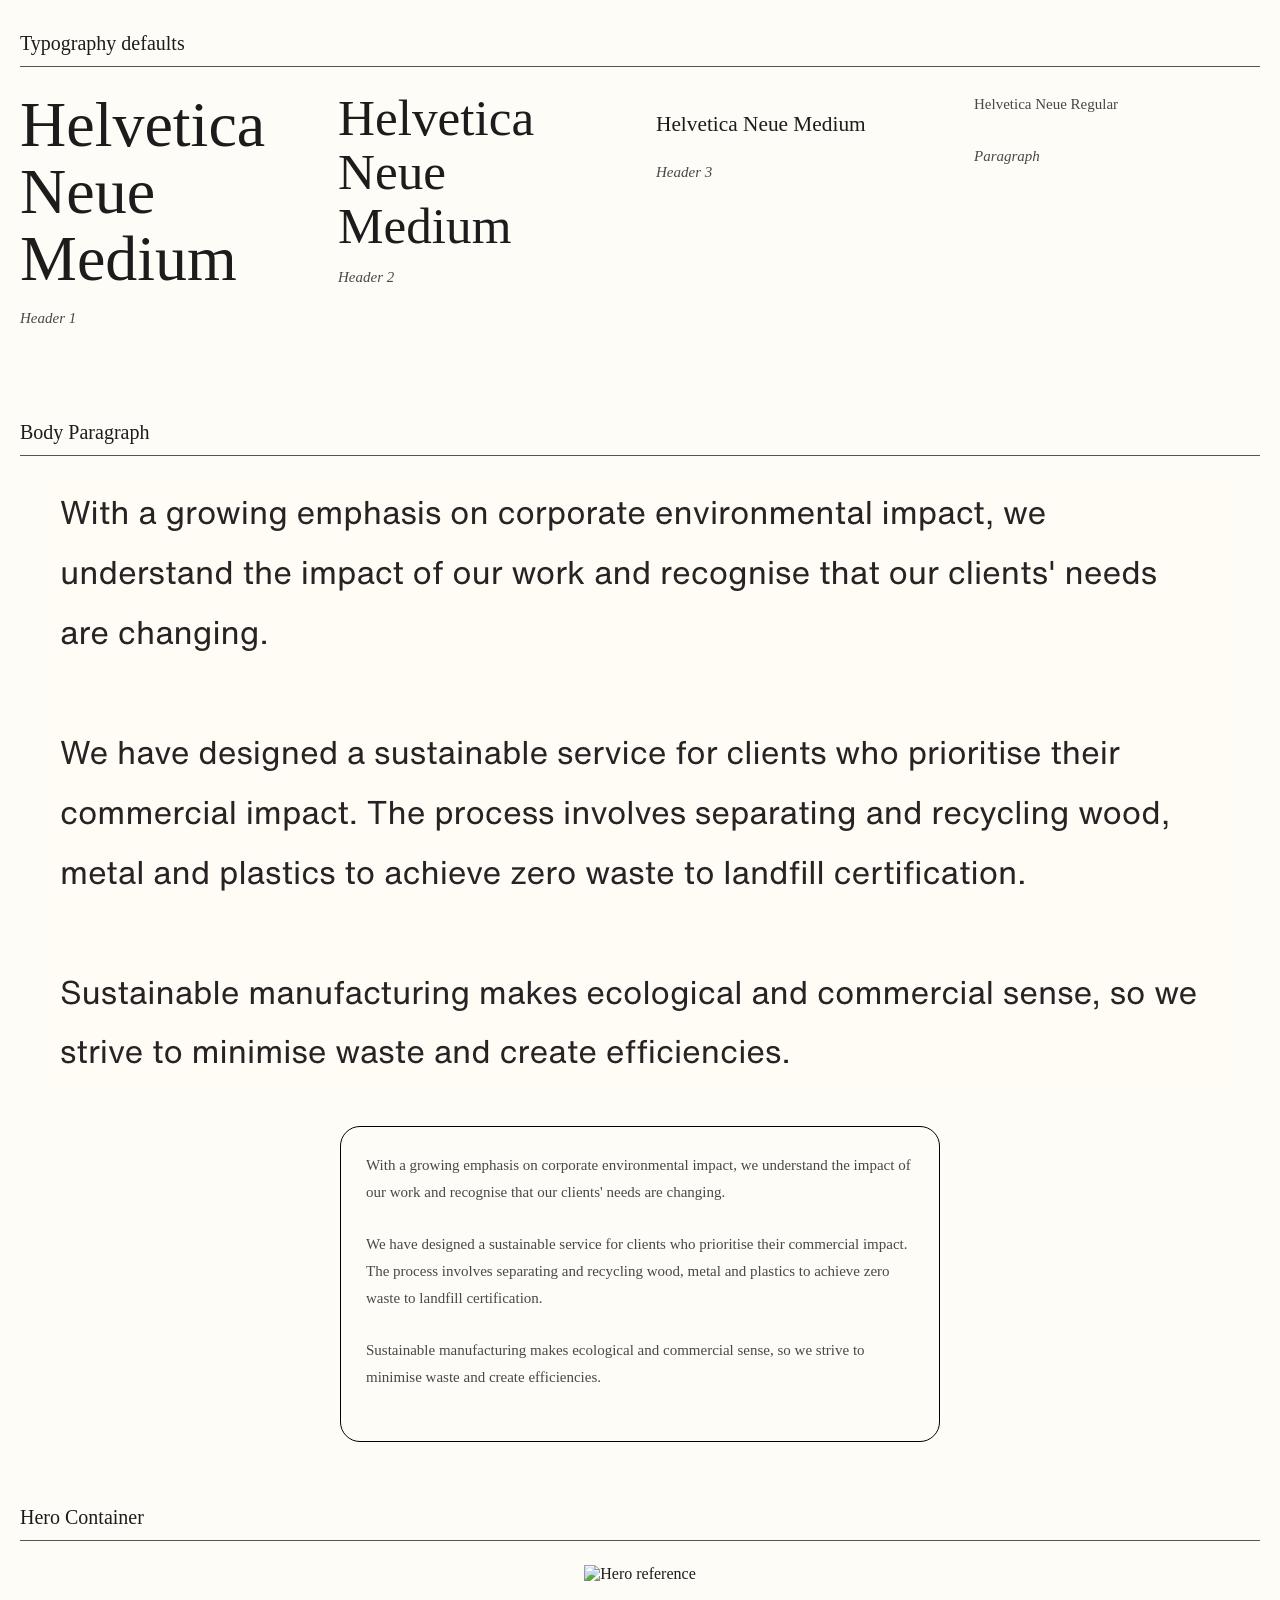
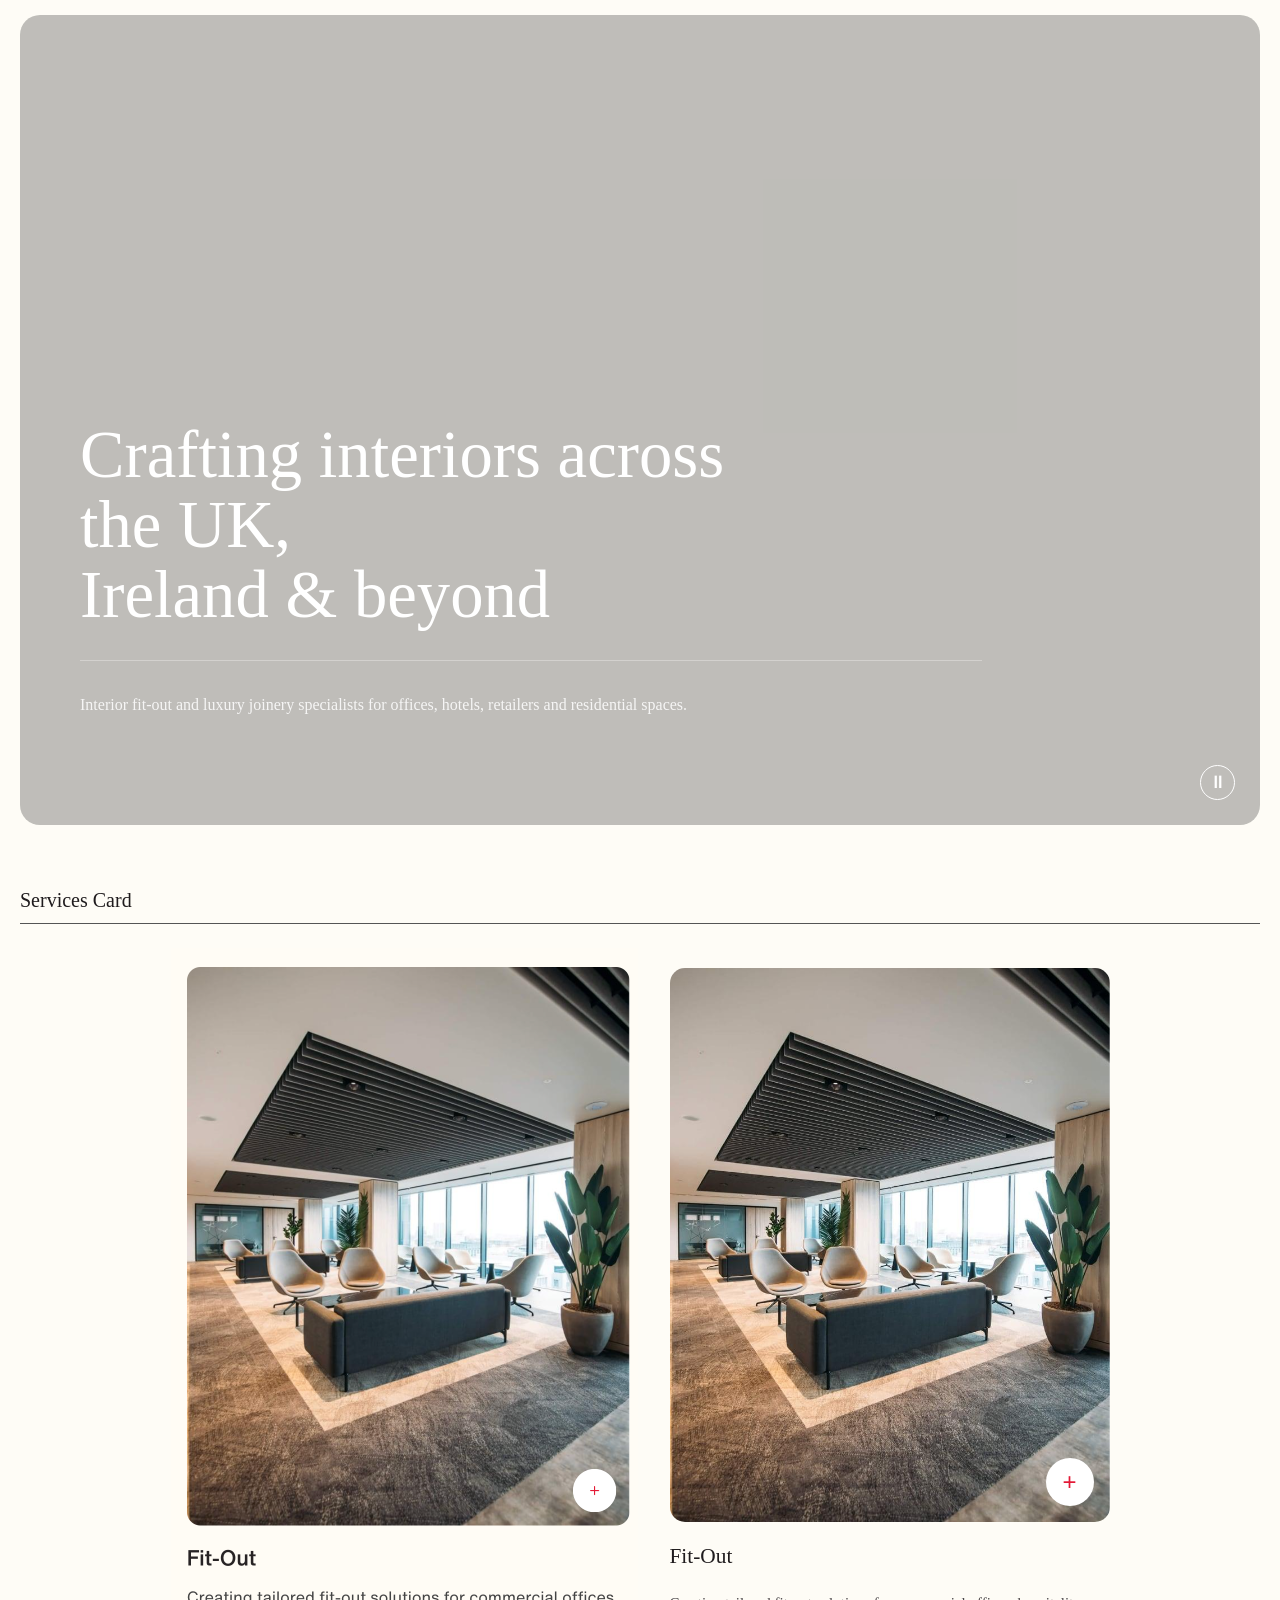
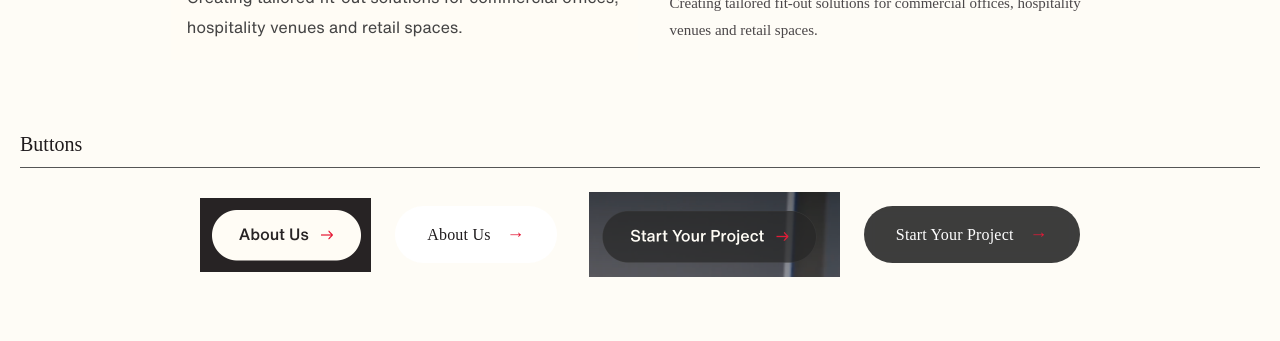
==== components/index.html @ 1193bd0f "components update" ====
<!DOCTYPE html>
<html lang="en">
<head>
  <meta charset="UTF-8" />
  <meta name="viewport" content="width=device-width, initial-scale=1.0" />
  <meta http-equiv="X-UA-Compatible" content="ie=edge" />
  <title>Components | Somerville</title>
  <link rel="stylesheet" href="../css/main.css" />
</head>
<body>

  <main class="page">

    <!-- Typography -->
    <section class="demo-section">
      <h3 class="section-title">Typography defaults</h3>
      <div class="divider"></div>

      <article class="component typography-component">
        <div class="type-grid">
          <div class="type-card">
            <h1>Helvetica Neue Medium</h1>
            <p><em>Header 1</em></p>
          </div>

          <div class="type-card">
            <h2>Helvetica Neue Medium</h2>
            <p><em>Header 2</em></p>
          </div>

          <div class="type-card">
            <h3>Helvetica Neue Medium</h3>
            <p><em>Header 3</em></p>
          </div>

          <div class="type-card">
            <p>Helvetica Neue Regular</p>
            <p><em>Paragraph</em></p>
          </div>
        </div>
      </article>
    </section>

    <!-- Body Paragraph -->
    <section class="demo-section">
      <h3 class="section-title">Body Paragraph</h3>
      <div class="divider"></div>

      <article class="component split-layout">
        <div class="reference-image">
          <img
            src="img/paragraph.png"
            srcset="img/paragraph.png 2x"
            alt="Paragraph copy example"
          />
        </div>

        <div class="paragraph-section">
          <p>
            With a growing emphasis on corporate environmental impact, we understand
            the impact of our work and recognise that our clients' needs are changing.
          </p>
          <p>
            We have designed a sustainable service for clients who prioritise their
            commercial impact. The process involves separating and recycling wood,
            metal and plastics to achieve zero waste to landfill certification.
          </p>
          <p>
            Sustainable manufacturing makes ecological and commercial sense, so we
            strive to minimise waste and create efficiencies.
          </p>
        </div>
      </article>
    </section>

    <!-- Hero -->
    <section class="demo-section">
      <h3 class="section-title">Hero Container</h3>
      <div class="divider"></div>

      <article class="component hero-component">
        <div class="reference-image">
          <img
            src="img/section_hero.png"
            srcset="img/section_hero.png"
            alt="Hero reference"
          />
        </div>

        <section class="hero">
         
         
           <video autoplay loop muted playsinline>
            <source
              src="https://somervilles.s3-assets.com/Somerville-Hero-Homepage.mp4"
              type="video/mp4"
            />
          </video>

          <div class="hero-overlay"></div>

          <button class="pause-btn" aria-label="pause video">&#x23F8;</button>

          <div class="hero-content">
            <h1>Crafting interiors across<br />the UK,<br /> Ireland &amp; beyond</h1>

         <div class="hero-divider"></div>

         <p>
            Interior fit-out and luxury joinery specialists for offices,
            hotels, retailers and residential spaces.
         </p>
         </div>

        </section>
        
      </article>

    </section>

    <!-- Services Card -->
    <section class="demo-section">
      <h3 class="section-title">Services Card</h3>
      <div class="divider"></div>

      <article class="component services-component">
        <div class="reference-image">
          <img
            src="img/services-card-section.png"
            srcset="img/services-card-section.png 2x"
            alt="Services card reference"
          />
        </div>

        <div class="services-card-section">
          <div class="services-card-image">
            <img
              src="../img/fit-out-service-block-img.jpg"
              alt="Fit-Out"
            />
            <button class="plus-btn" aria-label="Open project">+</button>
          </div>

          <div class="card-text">
            <h3>Fit-Out</h3>
            <p>
              Creating tailored fit-out solutions for commercial offices,
              hospitality venues and retail spaces.
            </p>
          </div>
        </div>
      </article>
    </section>

    <!-- Buttons -->
    <section class="demo-section">
      <h3 class="section-title">Buttons</h3>
      <div class="divider"></div>

      <article class="component buttons-component">
        <div class="button-demo">
          <div class="reference-image">
            <img
              src="img/rev-button.png"
              srcset="img/rev-button.png 2x"
              alt="Reverse button reference"
            />
          </div>

          <div class="button-group">
            <a href="#" class="btn btn-light">
              About Us <span class="arrow">→</span>
            </a>
          </div>
        </div>

        <div class="button-demo">
          <div class="reference-image">
            <img
              src="img/header_button.png"
              srcset="img/header_button.png 2x"
              alt="Header button reference"
            />
          </div>

          <div class="button-group">
            <a href="#" class="btn btn-dark">
              Start Your Project <span class="arrow">→</span>
            </a>
          </div>
        </div>
      </article>
    </section>

  </main>

</body>
</html>
---- css/main.css ----
:root {
  --font-sans: "Helvetica Neue";
  --bg: #fefcf6;
  --text: #1f1b1d;
  --muted: #4b4749;
  --divider: #555;
  --accent: #e31936;
  --dark: rgba(40, 40, 40, 0.9);
  --white: #ffffff;
  --radius-sm: 15px;
  --radius-md: 20px;
  --radius-pill: 999px;
}

*,
*::before,
*::after {
  box-sizing: border-box;
}

body {
  margin: 0;
  font-family: var(--font-sans);
  background-color: var(--bg);
  color: var(--text);
  font-style: normal;
  font-weight: 400;
}

img,
video {
  display: block;
  max-width: 200%;
}

.page {
  width: min(1400px, calc(100% - 40px));
  margin: 0 auto;
  padding: 32px 0 64px;
}

.demo-section + .demo-section {
  margin-top: 64px;
}

.section-title {
  font-size: 20px;
  line-height: 1.1;
  font-weight: 500;
  margin: 0 0 12px;
}

.divider {
  width: 100%;
  height: 1px;
  background: var(--divider);
  margin-bottom: 24px;
}

.component {
  display: flex;
  flex-wrap: wrap;
  gap: 32px;
  align-items: flex-start;
  justify-content: center;
}

.split-layout,
.buttons-component {
  align-items: center;
}

.reference-image img {
  width: 100%;
  max-width: px;
  height: auto;
}

/* Typography */

.type-grid {
  display: grid;
  grid-template-columns: repeat(4, minmax(180px, 1fr));
  gap: 32px;
  width: 100%;
}

.type-card h1,
.type-card h2,
.type-card .type-heading,
.paragraph-sample {
  margin: 0 0 12px;
  line-height: 1.05;
}

h1 {
  font-size: clamp(1.5rem, 5vw, 4rem);
  Font-weight: 450;
}

h2 {
  font-size: clamp(1.2rem, 4vw, 3.2rem);
  Font-weight: 500;
}

h3 {
  font-size: 16pt;
  font-weight:450;
}

.paragraph-sample {
  font-size: 14pt;
  font-weight: 200;
}

p {
  margin: 20;
  font-size: 10px;
}

/* Default text */

p {
  margin: 0 0 25px;
  font-size: 15px;
  line-height: 1.8;
  color: var(--muted);
}



/* Body paragraph */

.paragraph-section {
  max-width: 600px;
  padding: 25px;
  border: 1px solid #000;
  border-radius: var(--radius-md);
  background: var(--bg);
}

/* Hero */

.hero {
  position: relative; 
  height: 90vh;
  width: 100%;
  overflow: hidden;
  border-radius: 20px;
}


.hero video {
  position: absolute;
  inset: 0;
  width: 100%;
  height: 100%;
  object-fit: cover;
}

.hero-overlay {
  position: absolute;
  inset: 0;
  background: rgba(0, 0, 0, 0.25);
}

.hero-content {
  position: absolute;
  left: 60px;
  bottom: 80px;
  max-width: 1600px;
}

.hero-content h1 {
  margin: 0;
  color: white;
  font-size: 50pt;
  line-height: 1.05;
  font-weight: 500;
}

.hero-divider {
  width: 140%;
  height: 1px;
  background: rgba(255, 255, 255, 0.3);
  margin: 30px 0;
}

.hero-content p {
  color: rgba(255,255,255,0.85);
  font-size: 16px;
  line-height: 1.8;
  max-width: 1000px;
}

.pause-btn {
  position: absolute;
  right: 25px;
  bottom: 25px;
  width: 35px;
  height: 35px;
  border:.5px solid white;
  background-color: transparent;
  border-radius: 50%;
  color: white;
  font-size: 18px;
  line-height: 1;
  cursor: pointer;
}


/* Services card */

.services-card-section {
  max-width: 440px;
  margin-top:20px;
}

.services-card-image {
  position: relative;
  overflow: hidden;
  border-radius: var(--radius-sm);
}

.services-card-image img {
  width: 100%;
  height: auto;
  object-fit: cover;
  transition: transform 0.5s ease;
}



.services-card-image:hover img {
  transform: scale(1.08);
}

.plus-btn {
  position: absolute;
  right: 16px;
  bottom: 16px;
  width: 48px;
  height: 48px;
  border: none;
  border-radius: 50%;
  background: var(--white);
  color: var(--accent);
  font-size: 24px;
  line-height: 1;
  cursor: pointer;
  transition: transform 0.3s ease, background 0.3s ease, color 0.3s ease;
}

.plus-btn:hover {
  transform: scale(1.08);
  background: #000;
  color: var(--white);
}

.card-text {
  margin-top: 10px;
}

.card-text p {
  max-width: 420px;
}


/* Buttons */

.button-demo {
  display: flex;
  flex-wrap: wrap;
  gap: 24px;
  align-items: center;
}

.button-group {
  display: flex;
  align-items: center;
}

.btn {
  display: inline-flex;
  align-items: center;
  justify-content: space-between;
  gap: 16px;
  padding: 18px 32px;
  border-radius: var(--radius-pill);
  text-decoration: none;
  font-size: 16px;
  font-weight: 500;
  letter-spacing: 0.2px;
  transition: transform 0.3s ease, background 0.3s ease, color 0.3s ease;
}

.arrow {
  color: var(--accent);
  font-size: 18px;
  transition: transform 0.3s ease;
}

.btn-dark {
  background: var(--dark);
  color: var(--white);
  backdrop-filter: blur(6px);
}

.btn-light {
  background: var(--white);
  color: var(--text);
}

.btn:hover {
  transform: translateY(-2px);
}

.btn:hover .arrow {
  transform: translateX(6px);
}

.btn-dark:hover {
  background: rgba(30, 30, 30, 1);
}

.btn-light:hover {
  background: var(--dark);
  color: var(--bg);
}

/* Responsive */

@media (max-width: 900px) {
  .type-grid {
    grid-template-columns: repeat(2, minmax(180px, 1fr));
  }

  .hero {
    min-height: 420px;
  }

  .hero-text {
    left: 24px;
    bottom: 24px;
  }
}

@media (max-width: 600px) {
  .page {
    width: min(100% - 24px, 1200px);
    padding-top: 24px;
  }

  .type-grid {
    grid-template-columns: 1fr;
  }

  .component,
  .button-demo {
    gap: 20px;
  }

  .paragraph-section {
    padding: 20px;
  }

  .hero {
    min-height: 290px;
  }

  .hero-text {
    left: 20px;
    bottom: 20px;
  }

  .btn {
    padding: 16px 24px;
  }
}
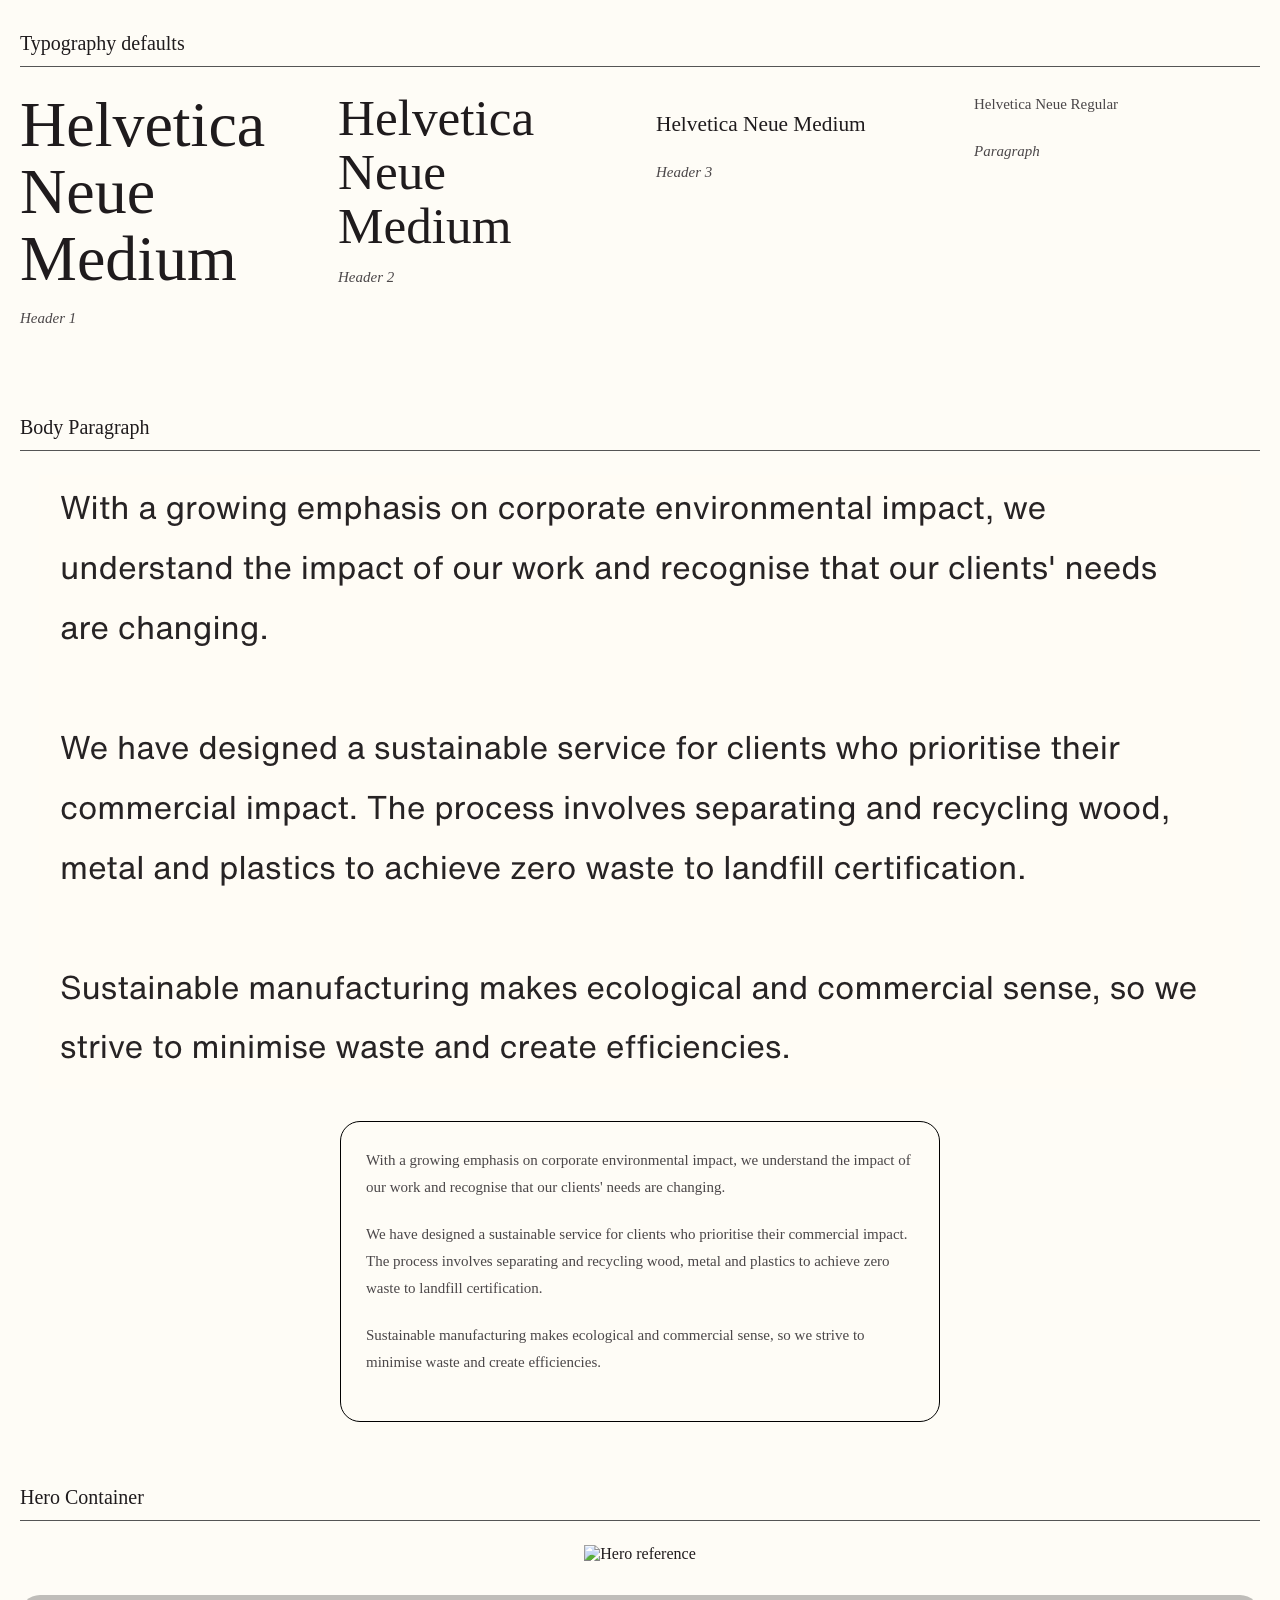
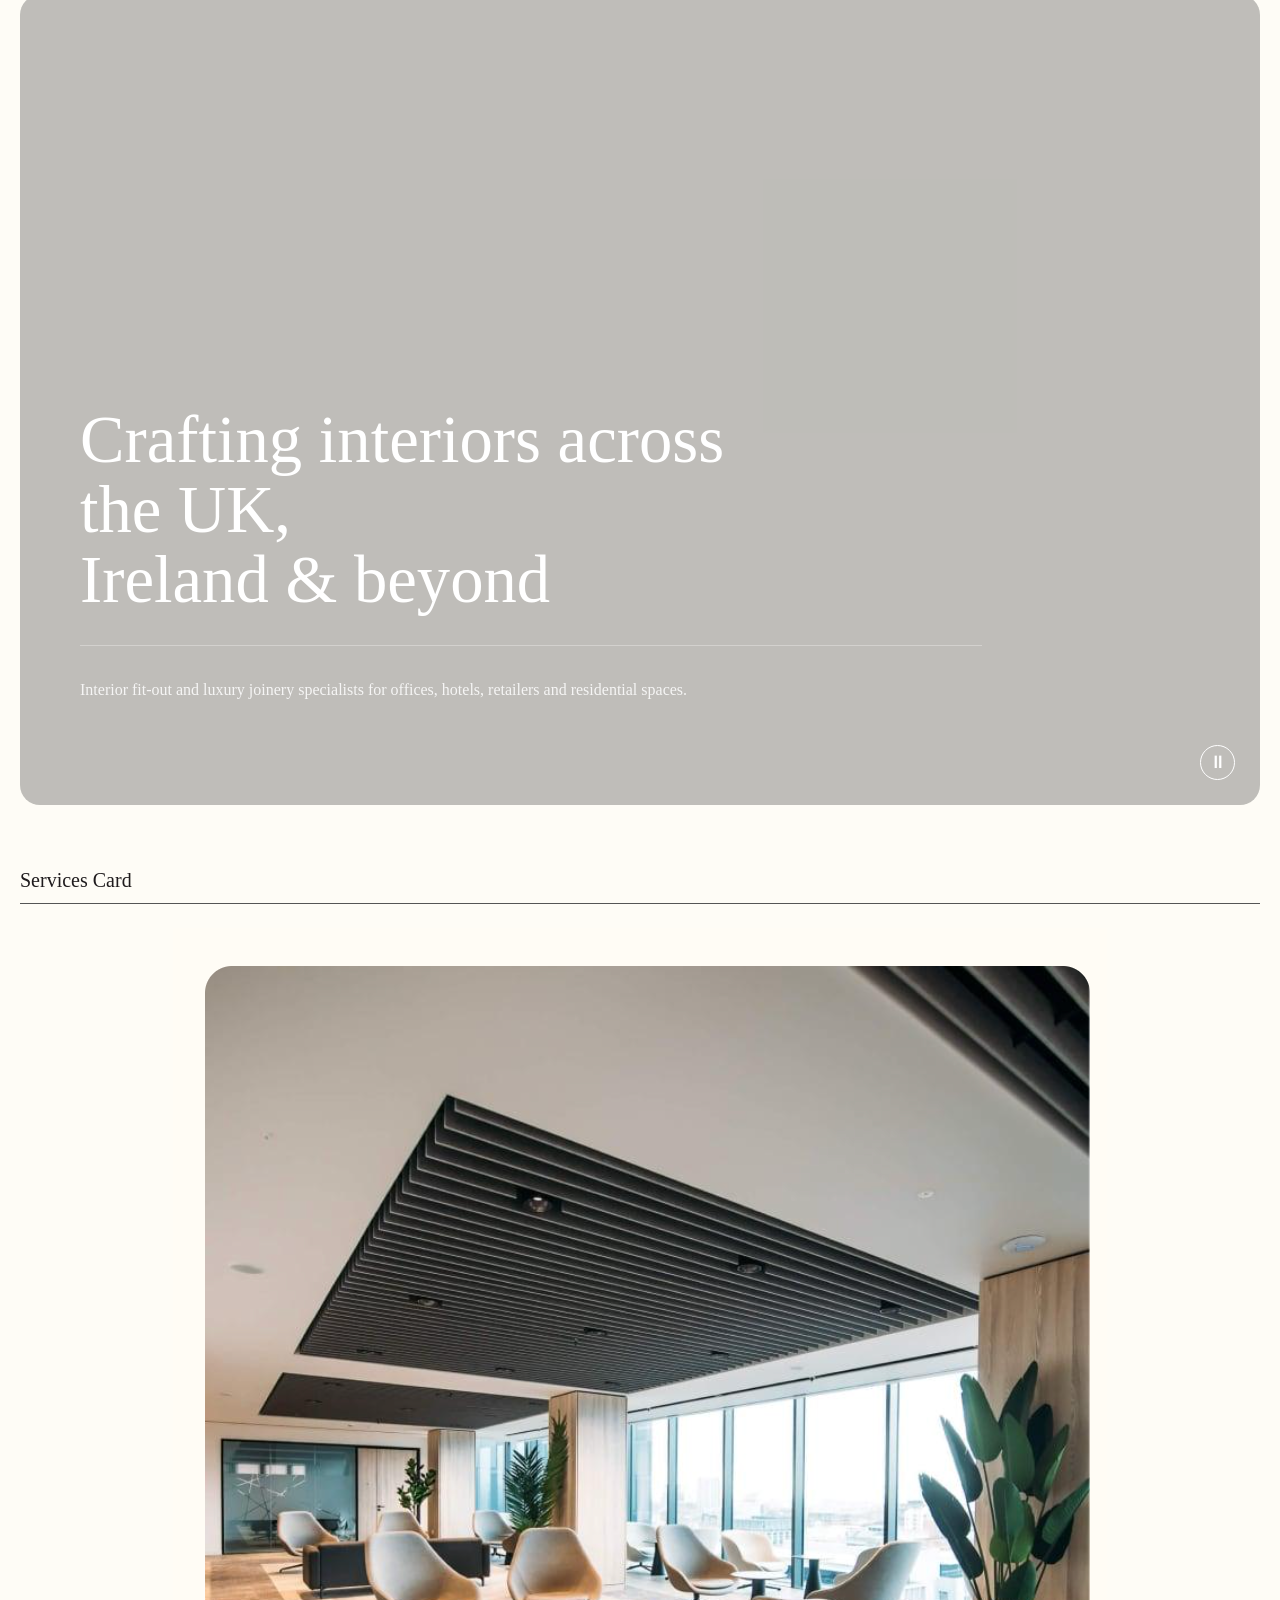
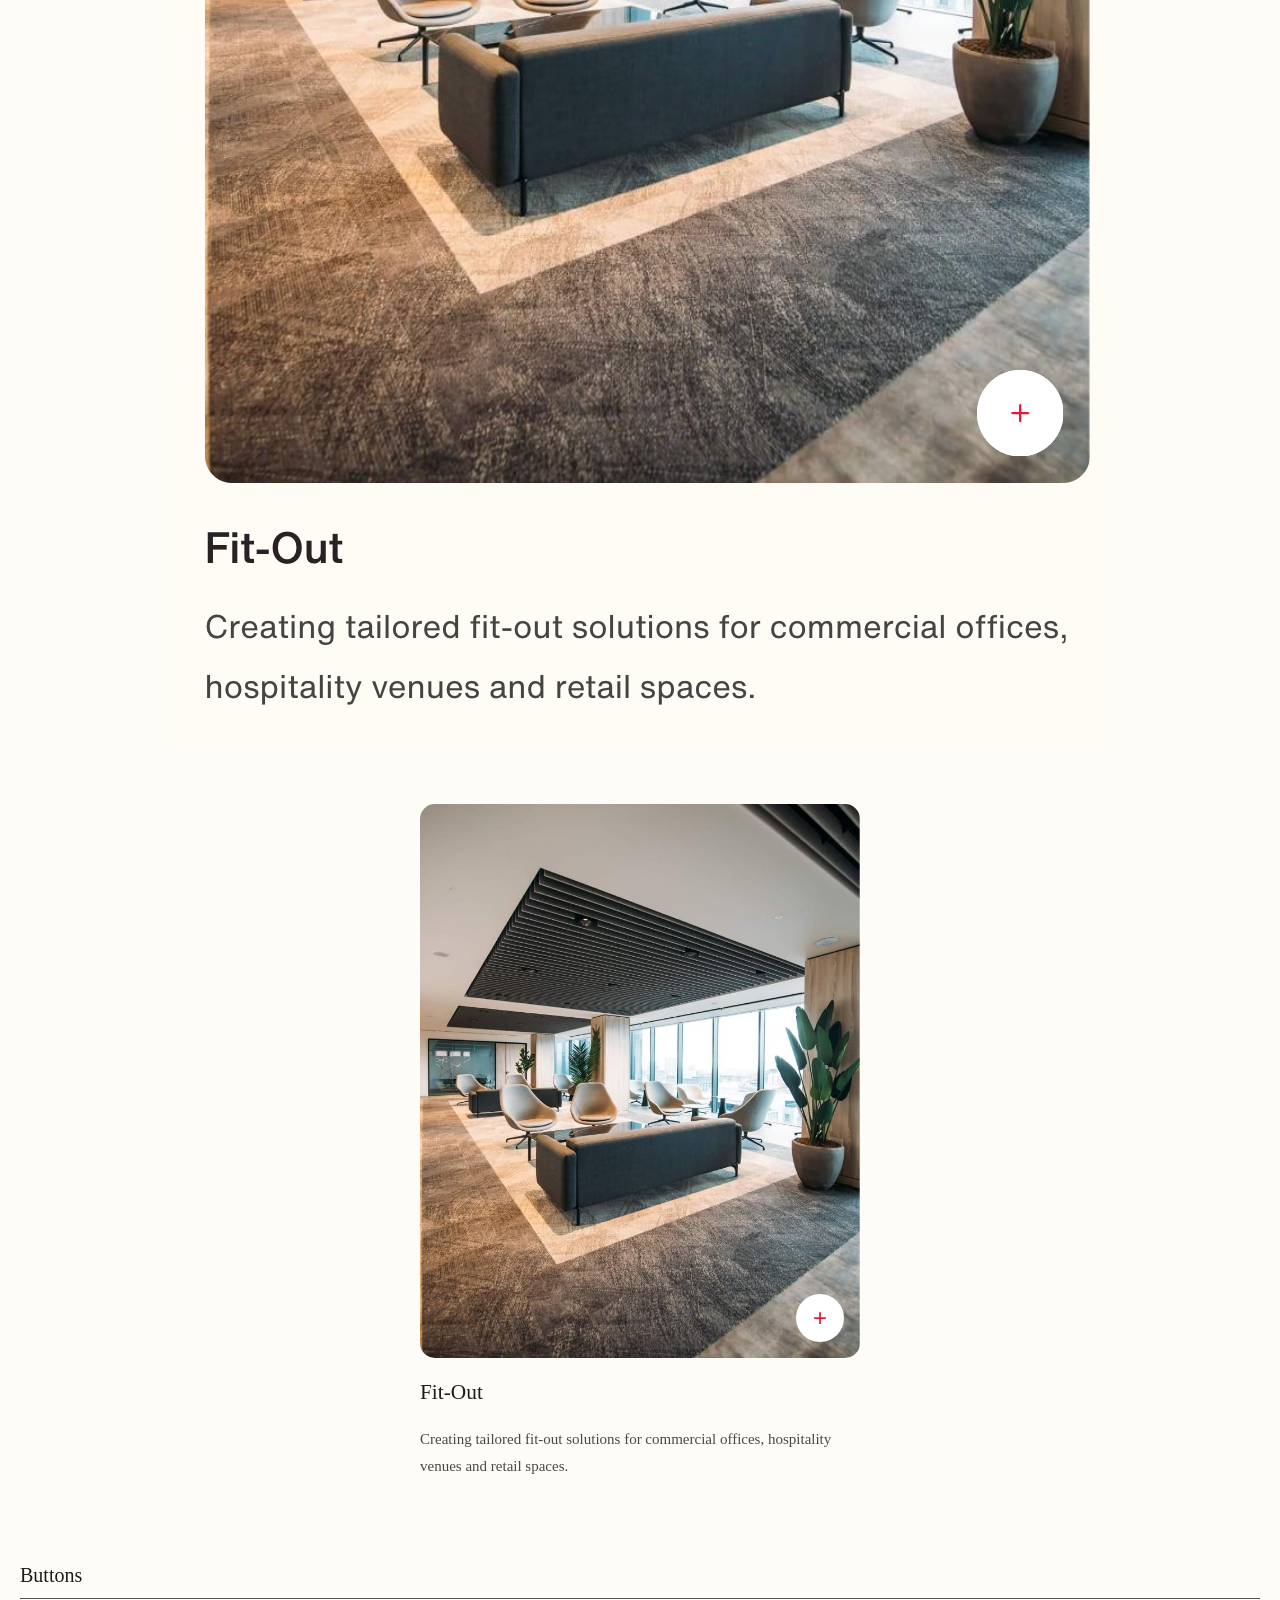
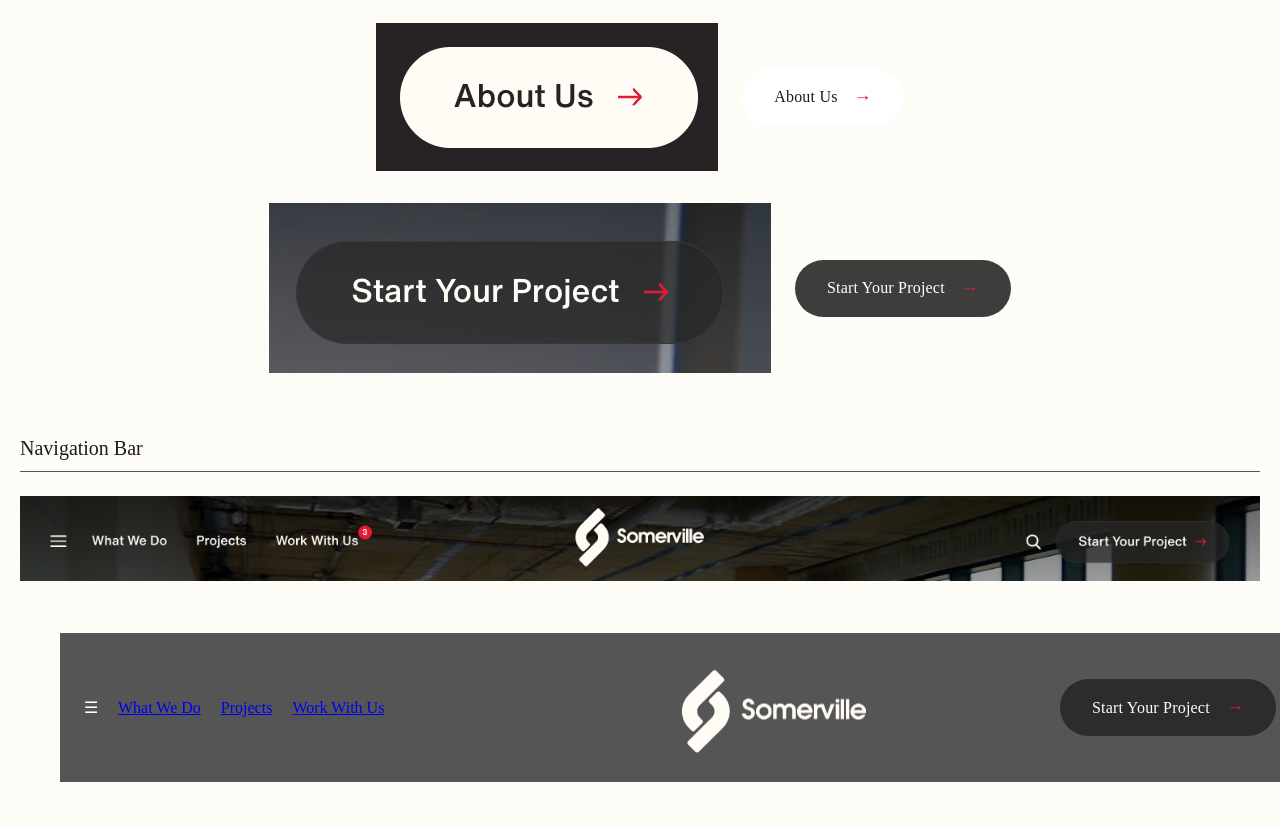
==== commit af9f851f: "Components update" ====
--- a/components/index.html
+++ b/components/index.html
@@ -192,6 +192,45 @@
       </article>
     </section>
 
+    <!-- Navigation Bar -->
+
+    <section class="demo-section">
+      <h3 class="section-title">Navigation Bar</h3>
+      <div class="divider"></div>
+
+    <article class="component navbar-component">
+        <div class="navbar-demo">
+          <div class="reference-image">
+            <img
+              src="img/navbard-section.png"
+              srcset="img/navbard-section.png 2x"
+              alt="Navigation Bar Reference"
+            />
+          </div>
+        </div>  
+
+  <header class="hero-nav">
+    <div class="nav-left">
+      <span>☰</span>
+      <a href="#">What We Do</a>
+      <a href="#">Projects</a>
+      <a href="#">Work With Us</a>
+    </div>
+
+    <div class="nav-center">
+        <img src="../img/site-logo.png">
+    </div>
+
+    <div class="nav-right">
+      <a href="#" class="btn btn-dark">
+        Start Your Project <span class="arrow">→</span>
+      </a>
+    </div>
+  </header>
+  </article>
+  </section>
+  
+
   </main>
 
 </body>
--- a/css/main.css
+++ b/css/main.css
@@ -80,14 +80,14 @@
 
 .type-grid {
   display: grid;
-  grid-template-columns: repeat(4, minmax(180px, 1fr));
+  grid-template-columns: repeat(4, minmax(200px, 1fr));
   gap: 32px;
-  width: 100%;
+
 }
 
 .type-card h1,
 .type-card h2,
-.type-card .type-heading,
+.type-card 
 .paragraph-sample {
   margin: 0 0 12px;
   line-height: 1.05;
@@ -113,21 +113,15 @@
   font-weight: 200;
 }
 
+
+/* Default text */
+
 p {
-  margin: 20;
-  font-size: 10px;
-}
-
-/* Default text */
-
-p {
-  margin: 0 0 25px;
+  margin: 0 0 20px;
   font-size: 15px;
   line-height: 1.8;
   color: var(--muted);
 }
-
-
 
 /* Body paragraph */
 
@@ -311,22 +305,15 @@
   color: var(--text);
 }
 
-.btn:hover {
-  transform: translateY(-2px);
-}
-
 .btn:hover .arrow {
   transform: translateX(6px);
 }
 
 .btn-dark:hover {
-  background: rgba(30, 30, 30, 1);
-}
-
-.btn-light:hover {
-  background: var(--dark);
-  color: var(--bg);
-}
+  background: white;
+  color:var(--dark);
+}
+
 
 /* Responsive */
 
@@ -376,4 +363,33 @@
   .btn {
     padding: 16px 24px;
   }
+}
+
+/* Navigation Bar */
+
+.hero-nav {
+  position: relative;
+  top: 20px;
+  left: 40px;
+  right: 40px;
+  min-width: 100%;
+  z-index: 3;
+  background-color: #555;
+  display: flex;
+  justify-content: space-between;
+  align-items: center;
+  color: white;
+  Padding: 1.5rem;
+}
+
+.nav-left {
+  display: flex;
+  gap: 20px;
+  align-items: center;
+}
+
+.nav-center {
+  font-weight: 600;
+  max-width:100px;
+  display:inline-block;
 }
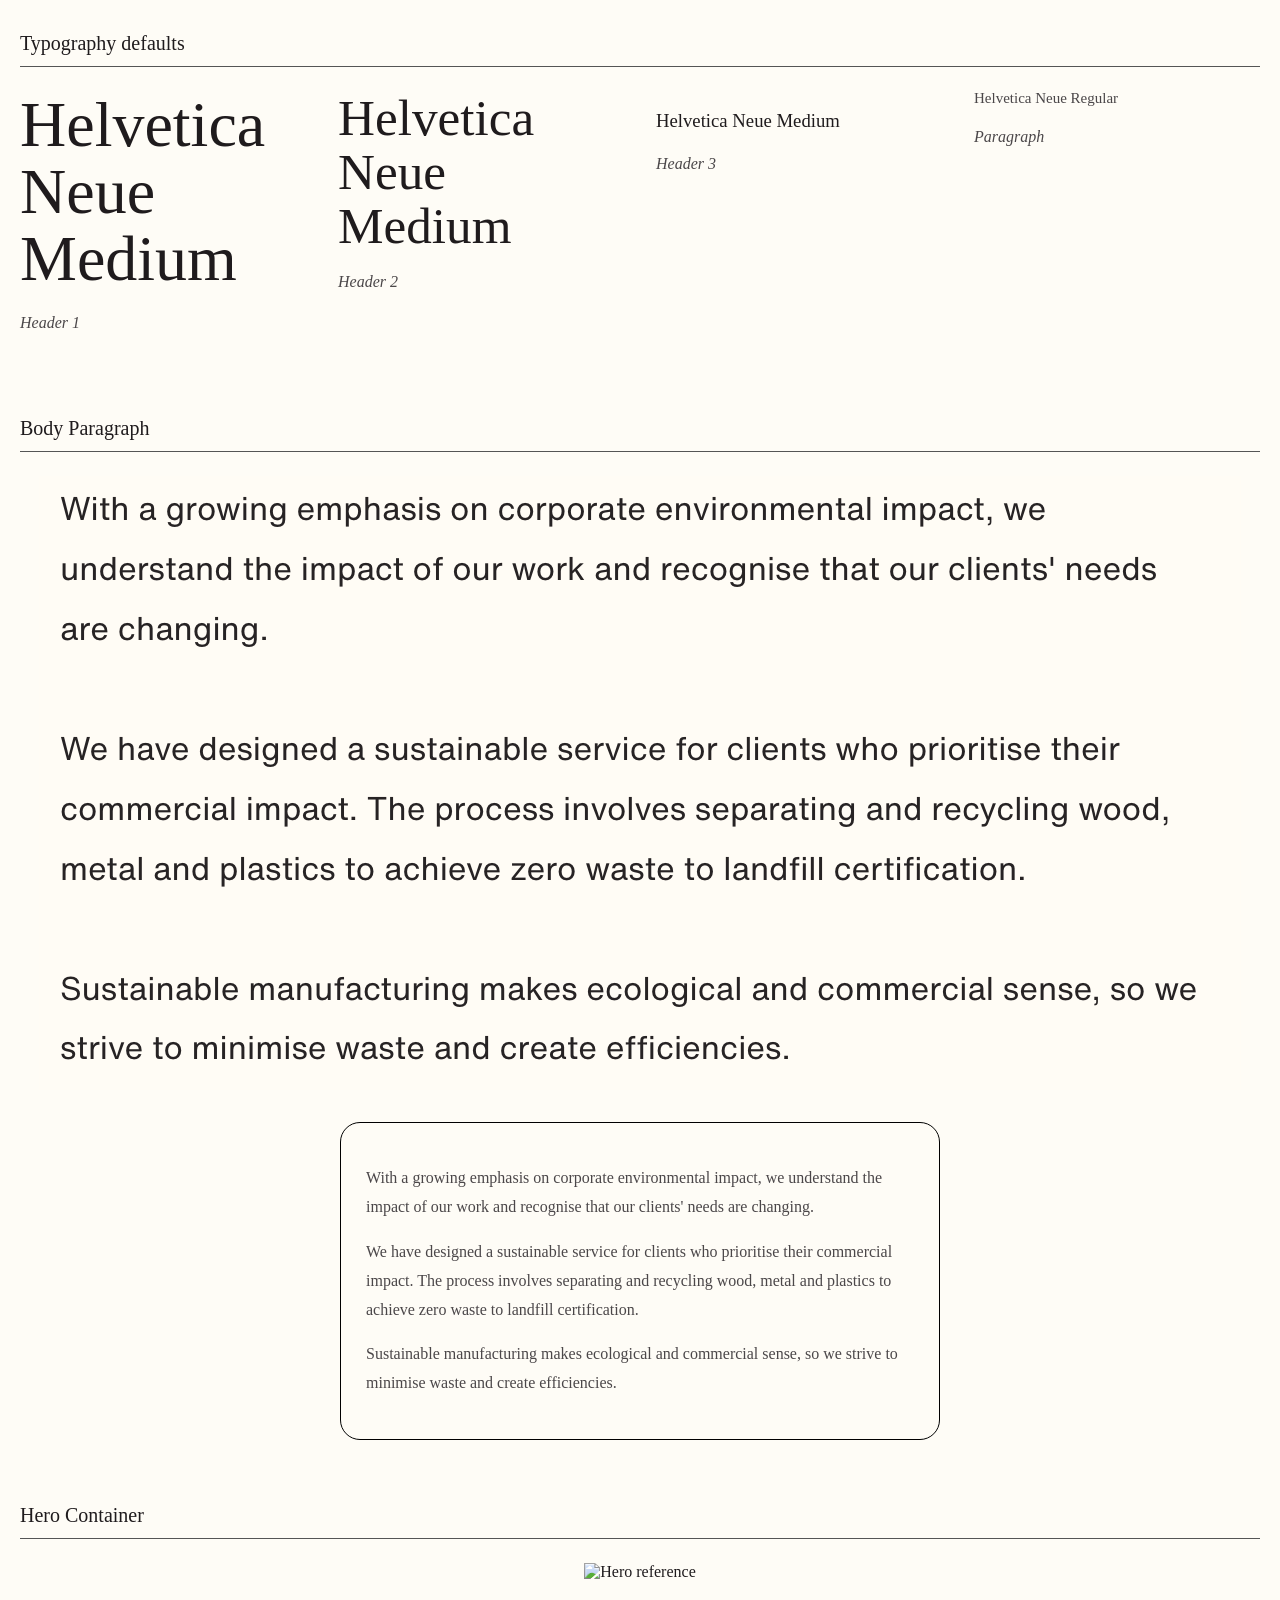
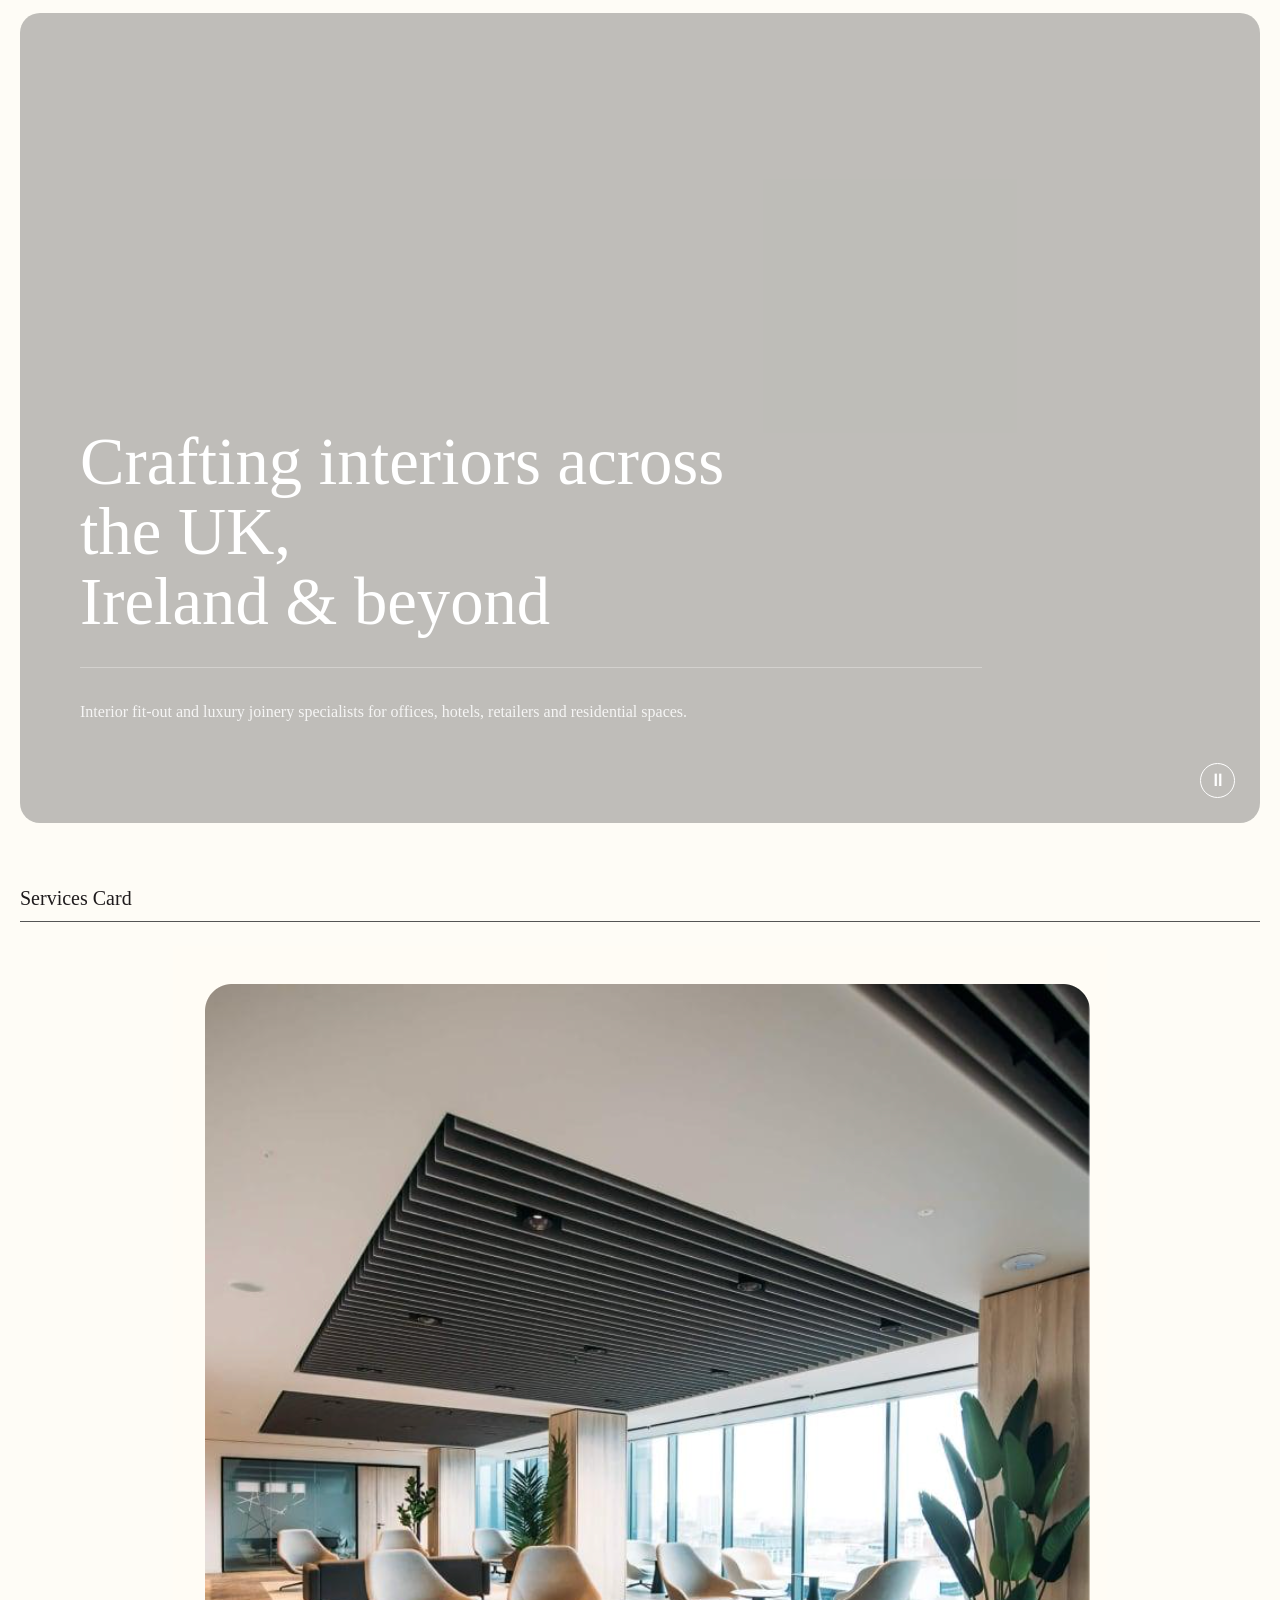
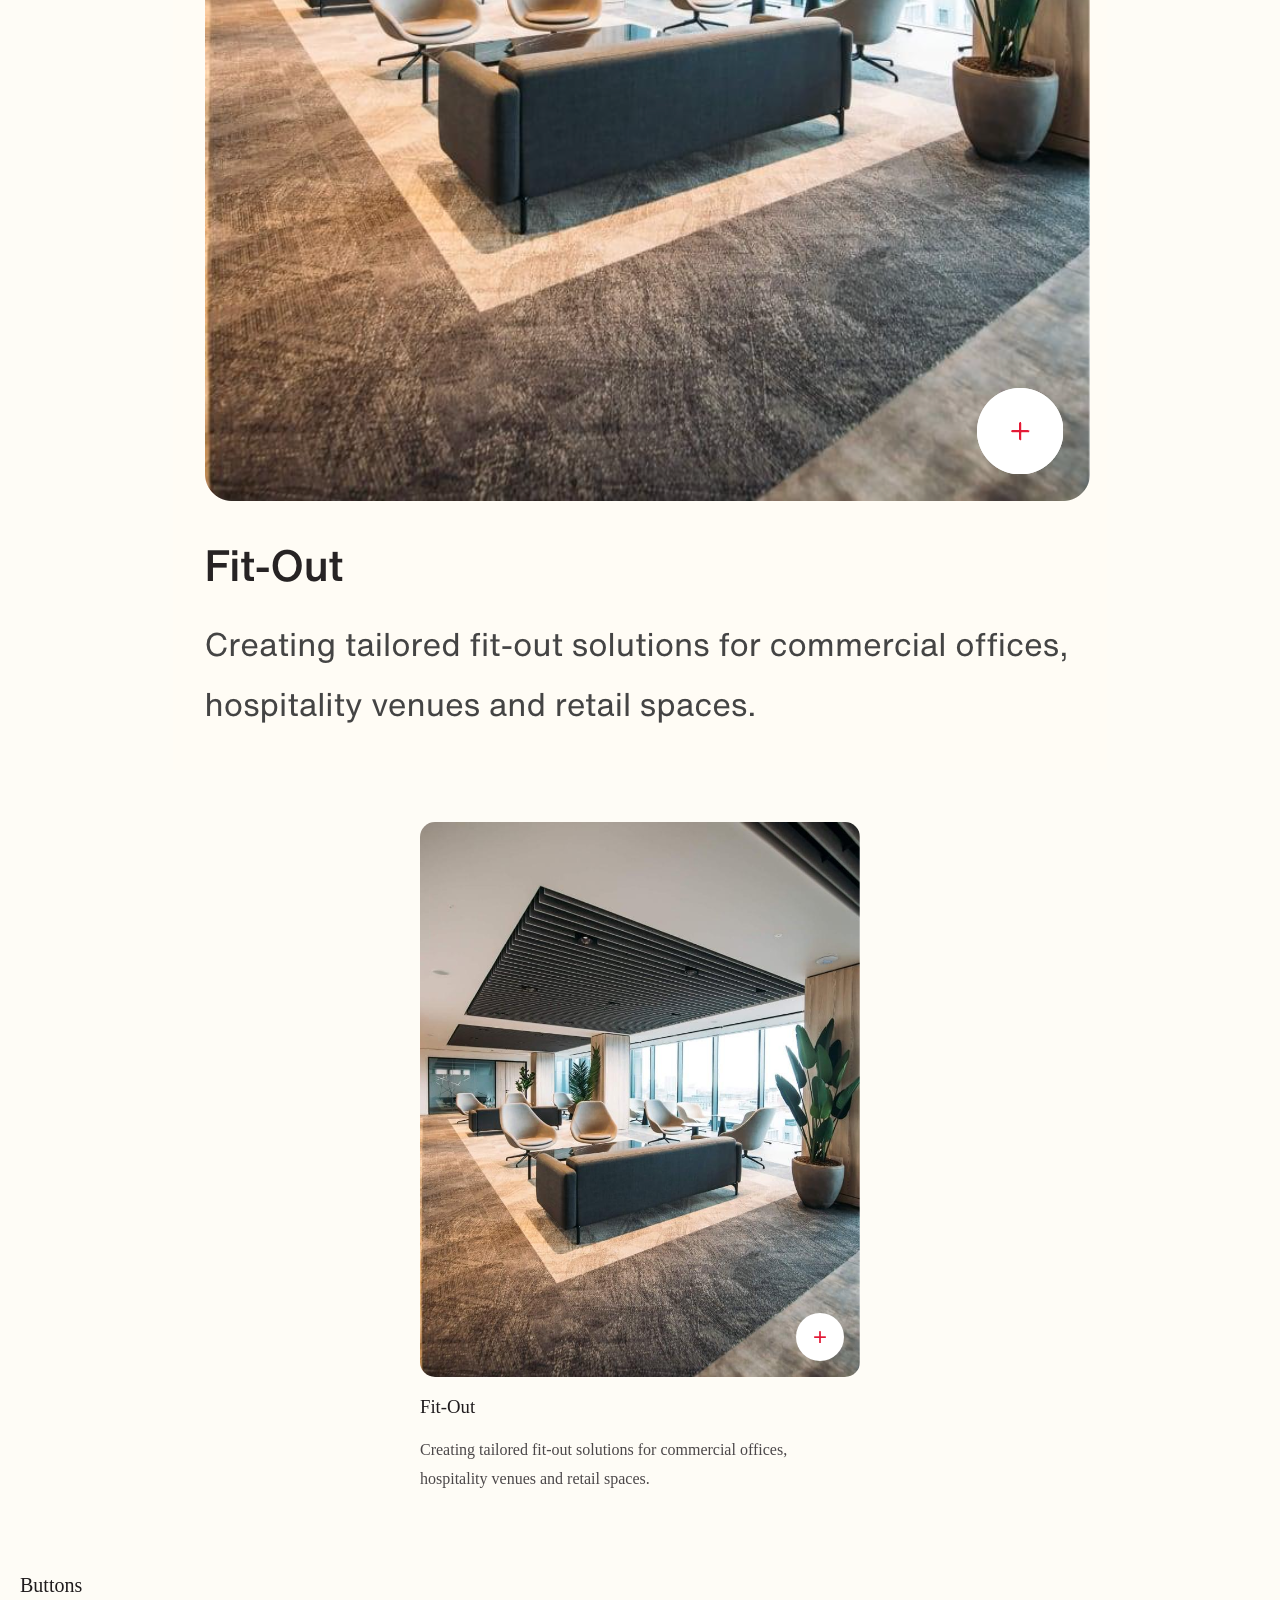
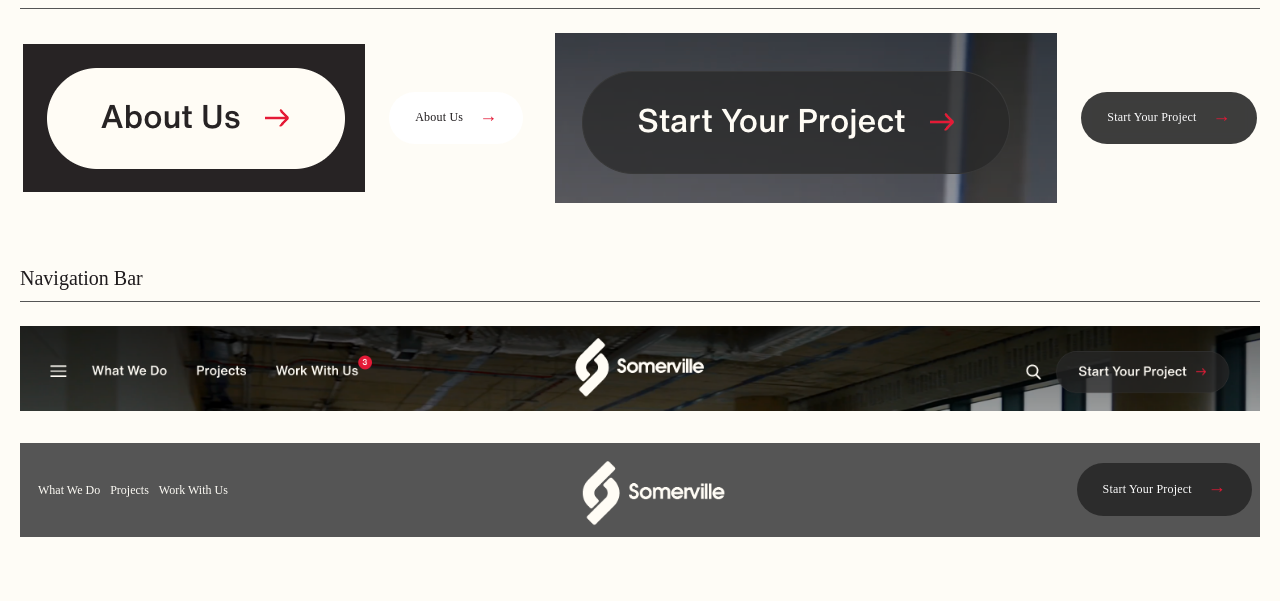
==== commit 61d18c27: "Components update" ====
--- a/components/index.html
+++ b/components/index.html
@@ -5,6 +5,7 @@
   <meta name="viewport" content="width=device-width, initial-scale=1.0" />
   <meta http-equiv="X-UA-Compatible" content="ie=edge" />
   <title>Components | Somerville</title>
+  <script src="https://kit.fontawesome.com/2e2692bf3f.js" crossorigin="anonymous"></script>
   <link rel="stylesheet" href="../css/main.css" />
 </head>
 <body>
@@ -34,7 +35,7 @@
           </div>
 
           <div class="type-card">
-            <p>Helvetica Neue Regular</p>
+            <p class="paragraph-sample">Helvetica Neue Regular</p>
             <p><em>Paragraph</em></p>
           </div>
         </div>
@@ -211,10 +212,10 @@
 
   <header class="hero-nav">
     <div class="nav-left">
-      <span>☰</span>
-      <a href="#">What We Do</a>
-      <a href="#">Projects</a>
-      <a href="#">Work With Us</a>
+      <i class="fa-solid fa-bars"></i>
+      <p class="nav"><a href="#">What We Do</a></p>
+      <p class="nav"><a href="#">Projects</a></p>
+      <p class="nav"><a href="#">Work With Us</a></p>
     </div>
 
     <div class="nav-center">
@@ -222,6 +223,7 @@
     </div>
 
     <div class="nav-right">
+      <a href="#"><i class="fa-solid fa-magnifying-glass"></i></a>
       <a href="#" class="btn btn-dark">
         Start Your Project <span class="arrow">→</span>
       </a>
--- a/css/main.css
+++ b/css/main.css
@@ -79,7 +79,7 @@
 /* Typography */
 
 .type-grid {
-  display: grid;
+  display:grid;
   grid-template-columns: repeat(4, minmax(200px, 1fr));
   gap: 32px;
 
@@ -89,9 +89,11 @@
 .type-card h2,
 .type-card 
 .paragraph-sample {
-  margin: 0 0 12px;
-  line-height: 1.05;
-}
+  margin:auto;
+  justify-items: end;
+  line-height: 1.05;  
+}
+
 
 h1 {
   font-size: clamp(1.5rem, 5vw, 4rem);
@@ -104,21 +106,20 @@
 }
 
 h3 {
-  font-size: 16pt;
+  font-size: clamp(4vw, 3.2rem);
   font-weight:450;
 }
 
 .paragraph-sample {
-  font-size: 14pt;
-  font-weight: 200;
+  font-size: 15px;
+  color: var(--muted);
 }
 
 
 /* Default text */
 
 p {
-  margin: 0 0 20px;
-  font-size: 15px;
+  font-size: 16px;
   line-height: 1.8;
   color: var(--muted);
 }
@@ -279,10 +280,10 @@
   align-items: center;
   justify-content: space-between;
   gap: 16px;
-  padding: 18px 32px;
+  padding: 10px 26px;
   border-radius: var(--radius-pill);
   text-decoration: none;
-  font-size: 16px;
+  font-size: 12px;
   font-weight: 500;
   letter-spacing: 0.2px;
   transition: transform 0.3s ease, background 0.3s ease, color 0.3s ease;
@@ -368,7 +369,7 @@
 /* Navigation Bar */
 
 .hero-nav {
-  position: relative;
+  position: center;
   top: 20px;
   left: 40px;
   right: 40px;
@@ -379,17 +380,26 @@
   justify-content: space-between;
   align-items: center;
   color: white;
-  Padding: 1.5rem;
+  Padding: .5rem;
 }
 
 .nav-left {
   display: flex;
-  gap: 20px;
+  gap: 10px;
   align-items: center;
 }
 
 .nav-center {
   font-weight: 600;
-  max-width:100px;
-  display:inline-block;
-}+  width:clamp(5px, 6vw, 85px);
+  display:flex;
+  justify-content: center;
+}
+
+a {
+  font-size: 12px;
+  line-height: 1.8;
+  color: #fefcf6;
+  text-decoration: none;
+}
+
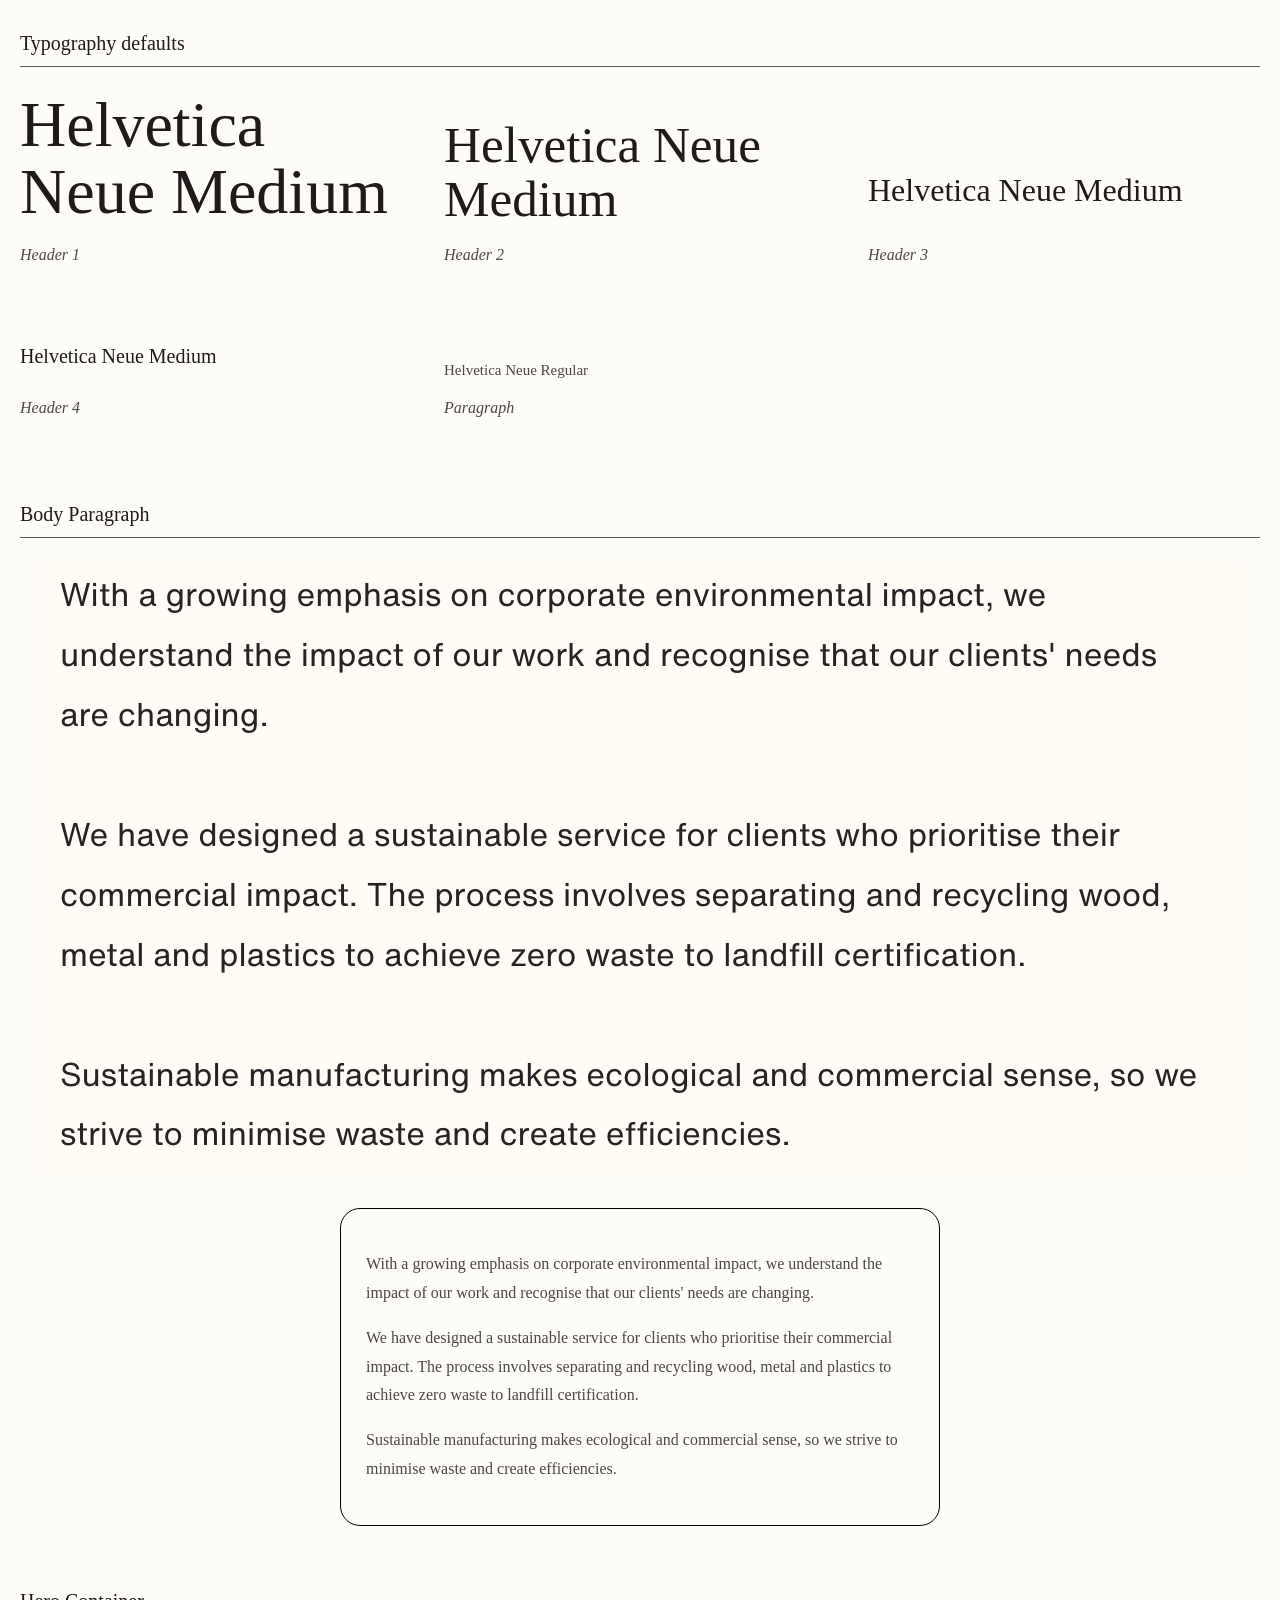
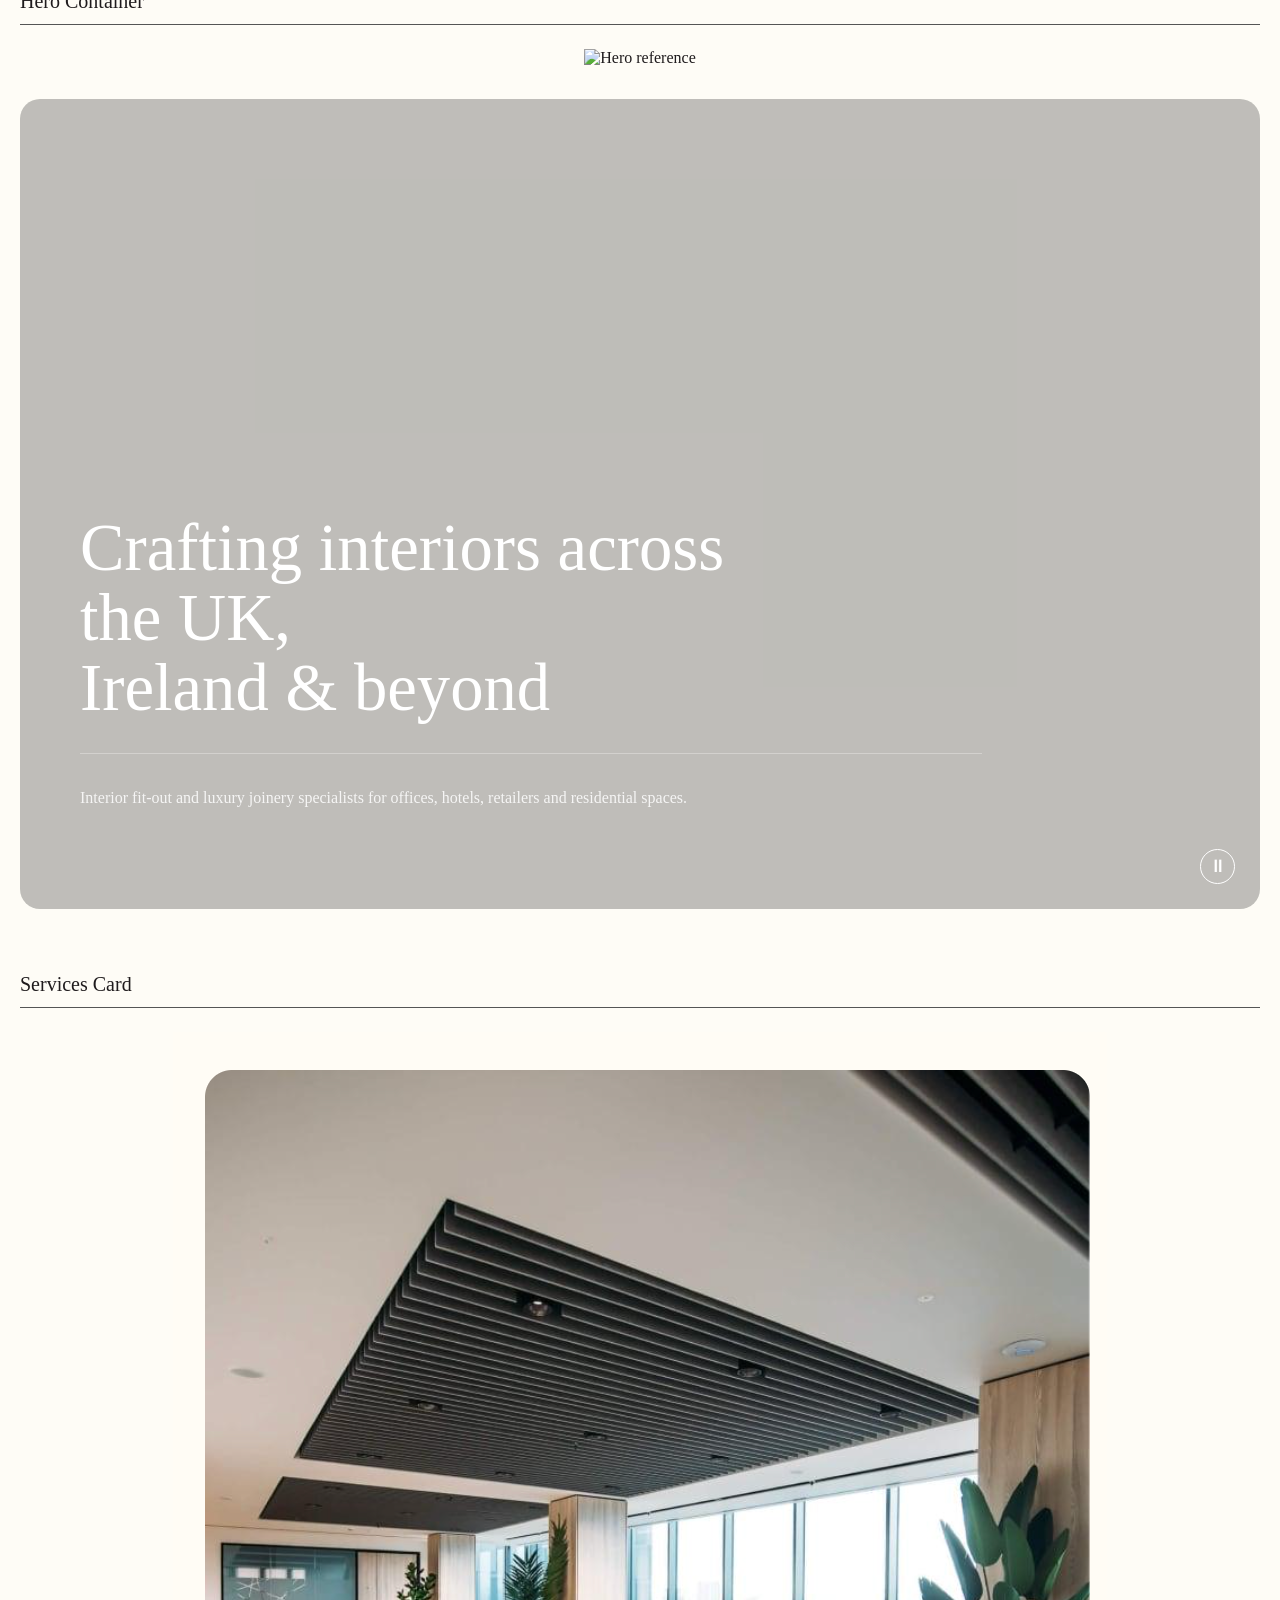
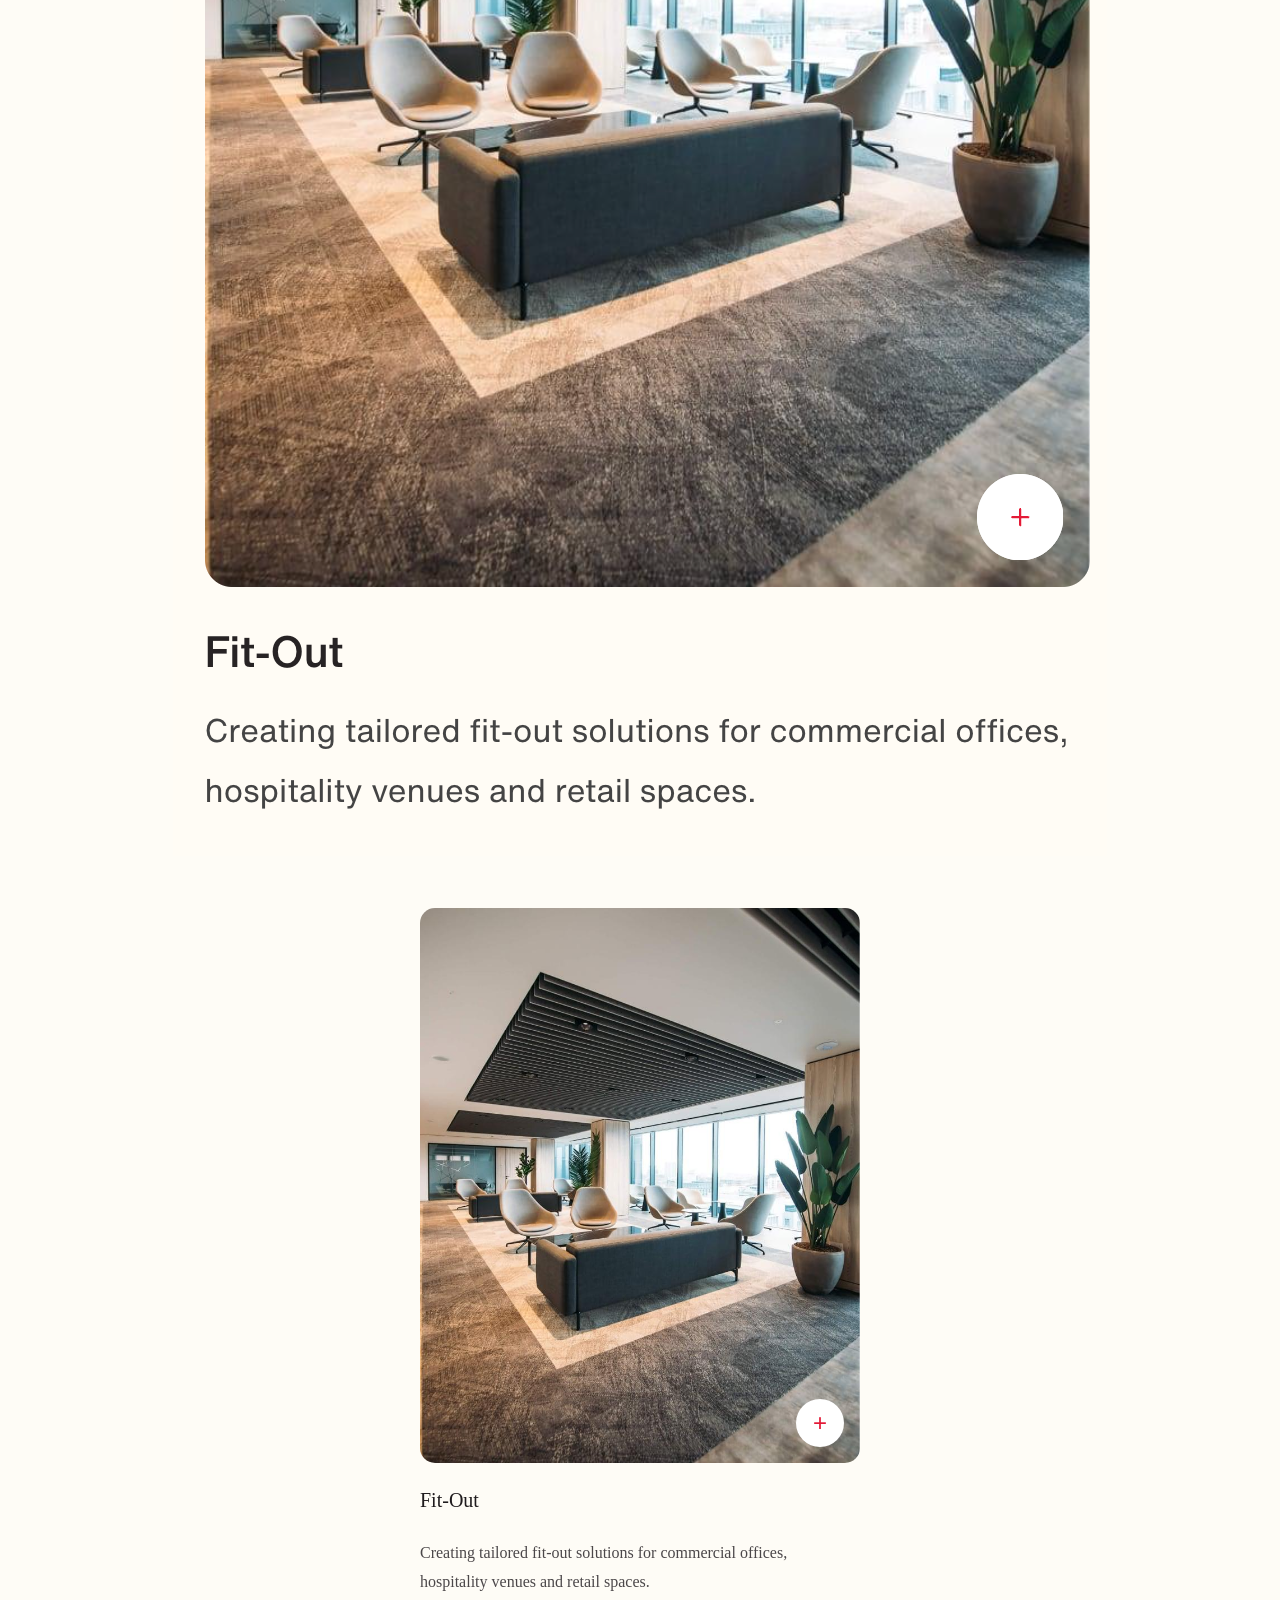
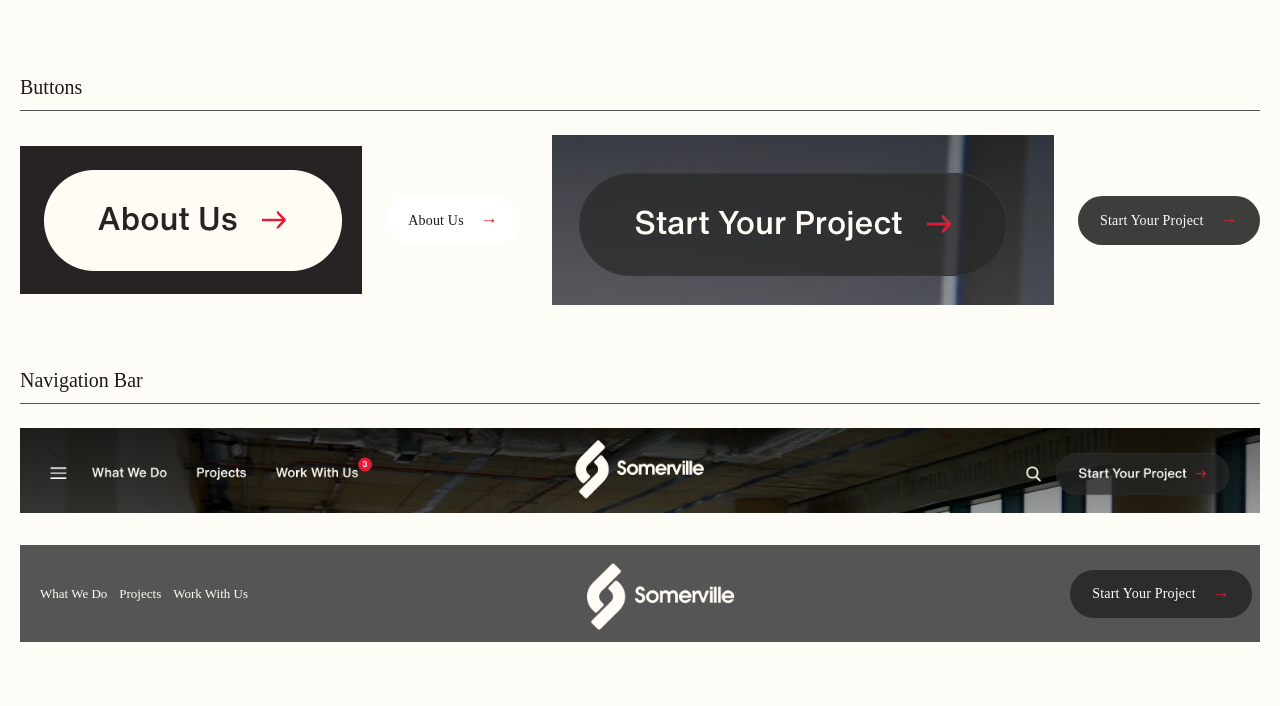
==== commit 44c22479: "Components Update" ====
--- a/components/index.html
+++ b/components/index.html
@@ -32,6 +32,11 @@
           <div class="type-card">
             <h3>Helvetica Neue Medium</h3>
             <p><em>Header 3</em></p>
+          </div>
+
+          <div class="type-card">
+            <h4>Helvetica Neue Medium</h4>
+            <p><em>Header 4</em></p>
           </div>
 
           <div class="type-card">
@@ -143,7 +148,7 @@
           </div>
 
           <div class="card-text">
-            <h3>Fit-Out</h3>
+            <h4>Fit-Out</h4>
             <p>
               Creating tailored fit-out solutions for commercial offices,
               hospitality venues and retail spaces.
--- a/css/main.css
+++ b/css/main.css
@@ -80,17 +80,18 @@
 
 .type-grid {
   display:grid;
-  grid-template-columns: repeat(4, minmax(200px, 1fr));
+  grid-template-columns: repeat(3, minmax(200px, 1fr));
   gap: 32px;
-
-}
+  flex-direction: column;
+  align-items:flex-end;
+}
+
 
 .type-card h1,
 .type-card h2,
 .type-card 
 .paragraph-sample {
   margin:auto;
-  justify-items: end;
   line-height: 1.05;  
 }
 
@@ -106,9 +107,15 @@
 }
 
 h3 {
-  font-size: clamp(4vw, 3.2rem);
+  font-size: clamp(1rem, 3vw, 2rem);
   font-weight:450;
 }
+
+h4 {
+  font-size: clamp(1.25rem, 1vw, 2rem);
+  font-weight:450;
+}
+
 
 .paragraph-sample {
   font-size: 15px;
@@ -280,11 +287,11 @@
   align-items: center;
   justify-content: space-between;
   gap: 16px;
-  padding: 10px 26px;
+  padding: 8px 22px;
   border-radius: var(--radius-pill);
   text-decoration: none;
-  font-size: 12px;
-  font-weight: 500;
+  font-size: 14px;
+  font-weight: 400;
   letter-spacing: 0.2px;
   transition: transform 0.3s ease, background 0.3s ease, color 0.3s ease;
 }
@@ -362,7 +369,7 @@
   }
 
   .btn {
-    padding: 16px 24px;
+    padding: 10px 20px;
   }
 }
 
@@ -385,19 +392,26 @@
 
 .nav-left {
   display: flex;
-  gap: 10px;
-  align-items: center;
-}
+  gap: 12px;
+  align-items: center;
+}
+
 
 .nav-center {
   font-weight: 600;
-  width:clamp(5px, 6vw, 85px);
+  width: 5rem; 
   display:flex;
   justify-content: center;
 }
 
+@media screen and (max-width: 600px) {
+  .nav-center {
+    display: none;
+  }
+}
+
 a {
-  font-size: 12px;
+  font-size: 13px;
   line-height: 1.8;
   color: #fefcf6;
   text-decoration: none;
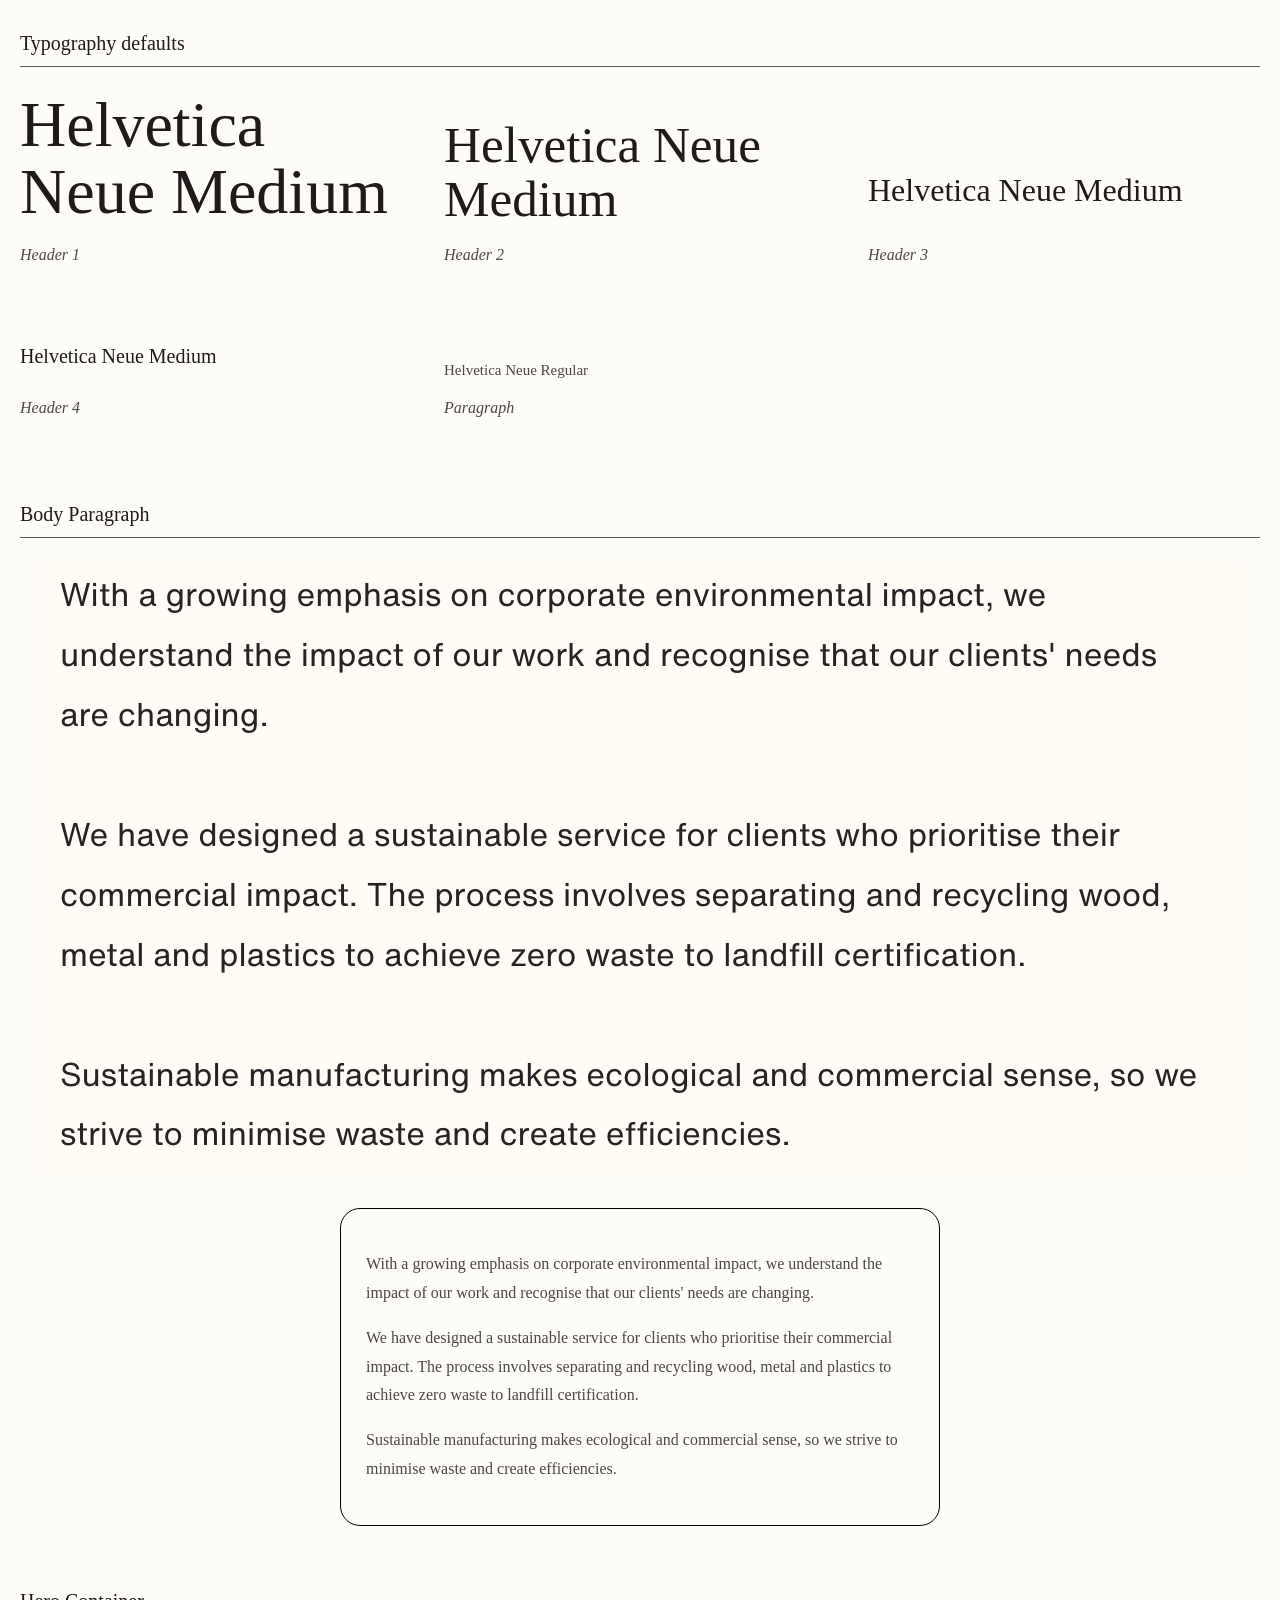
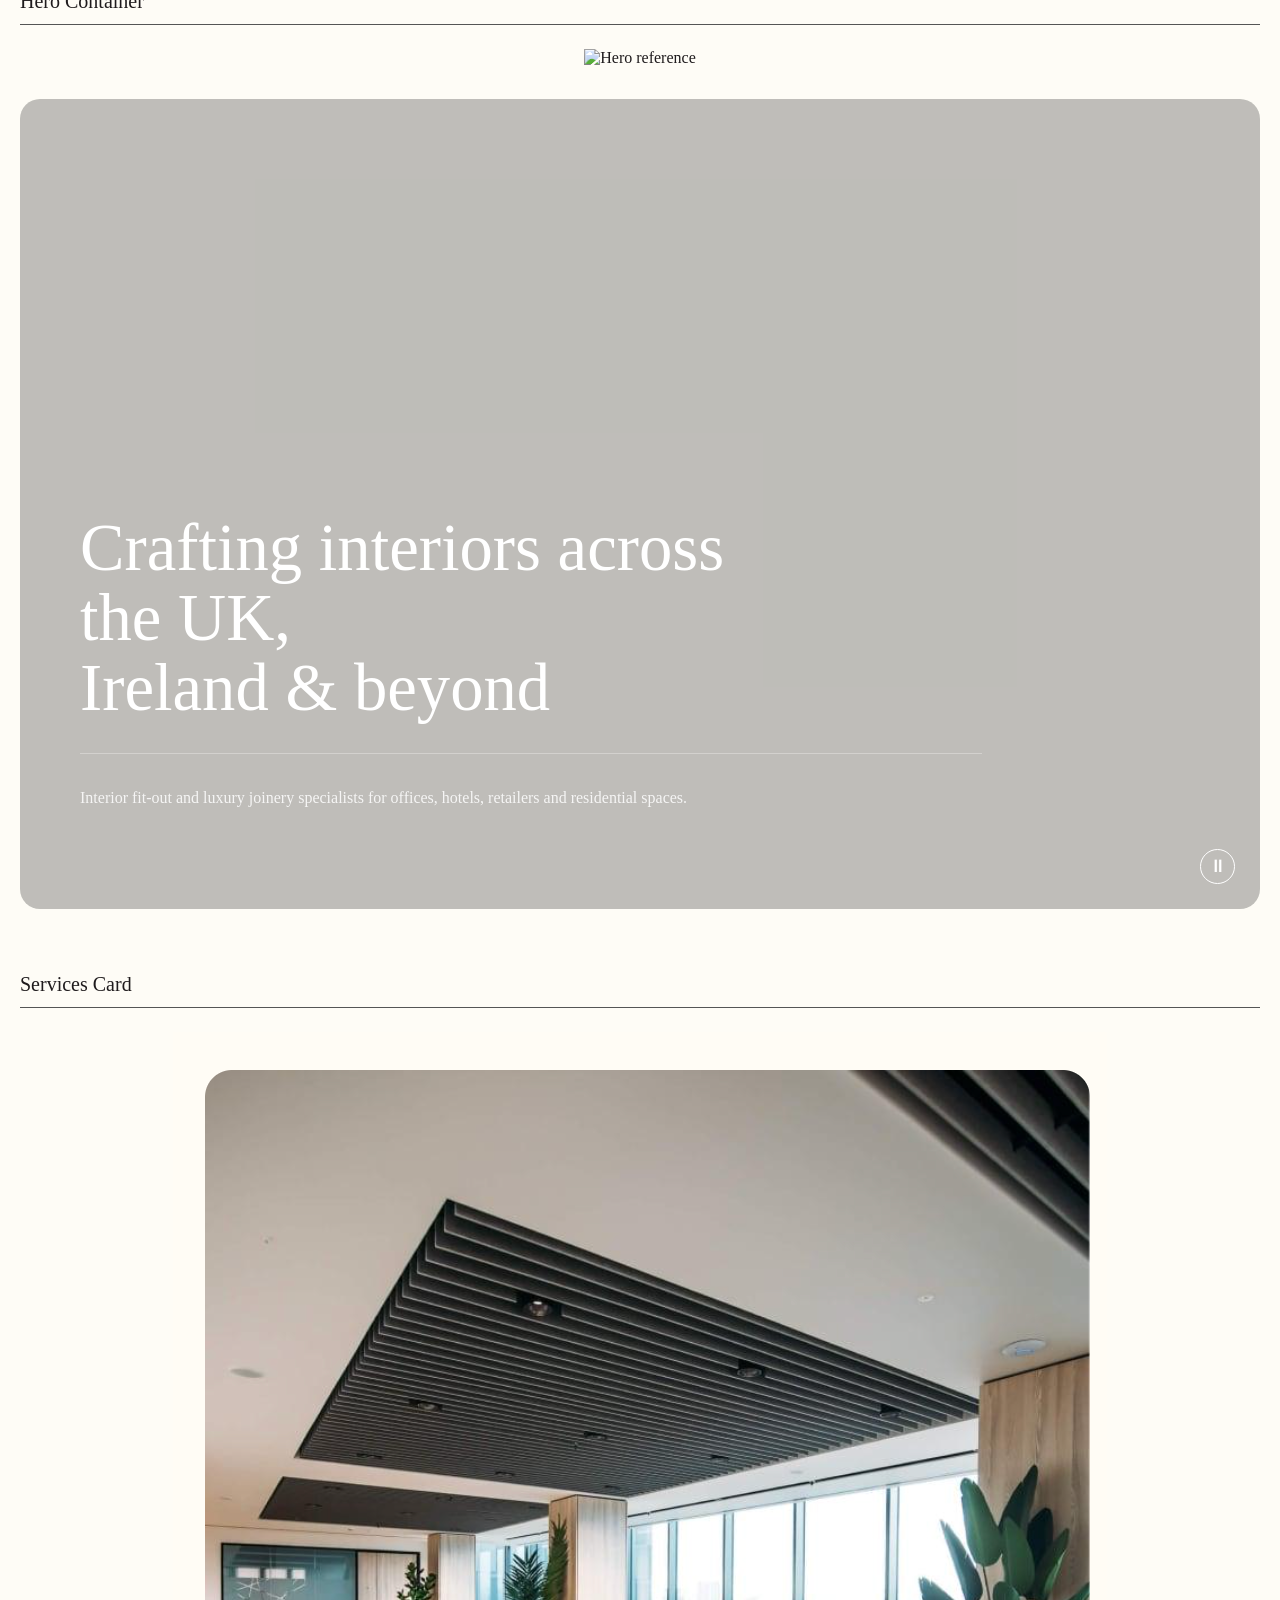
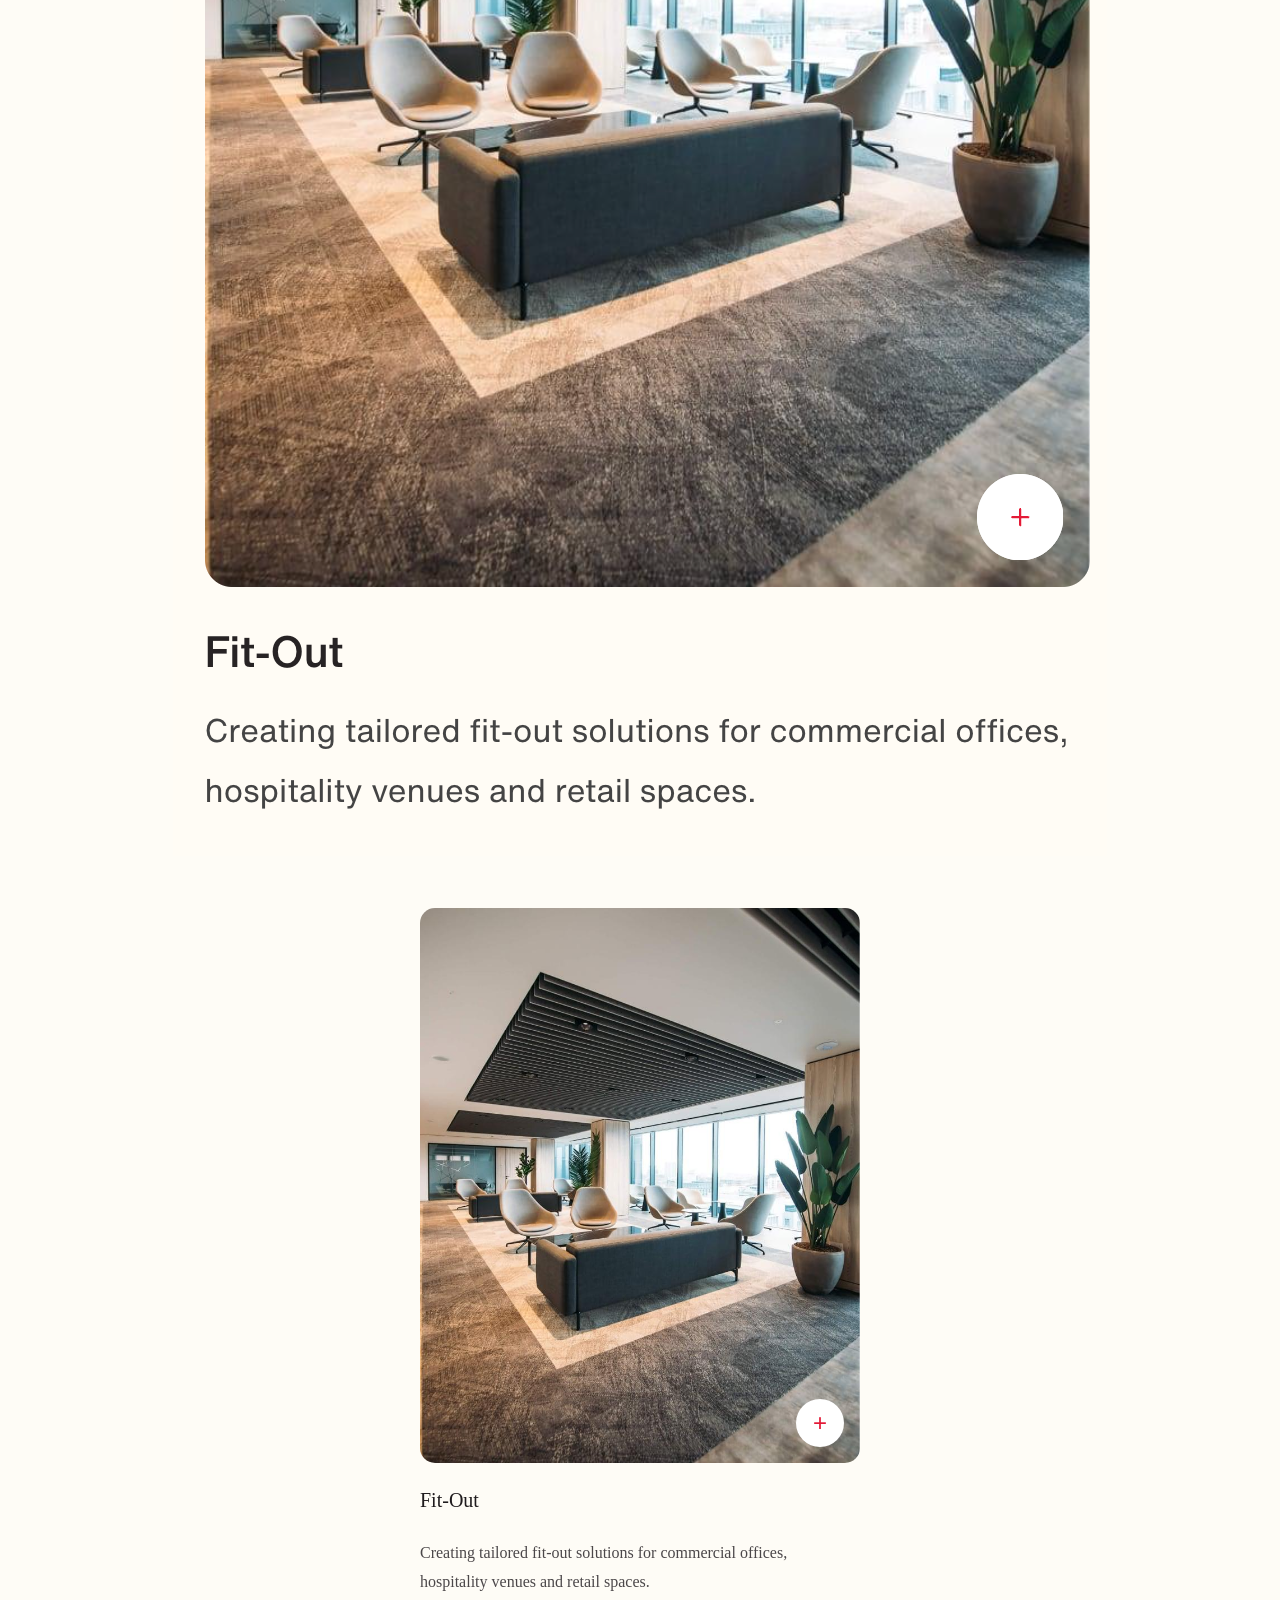
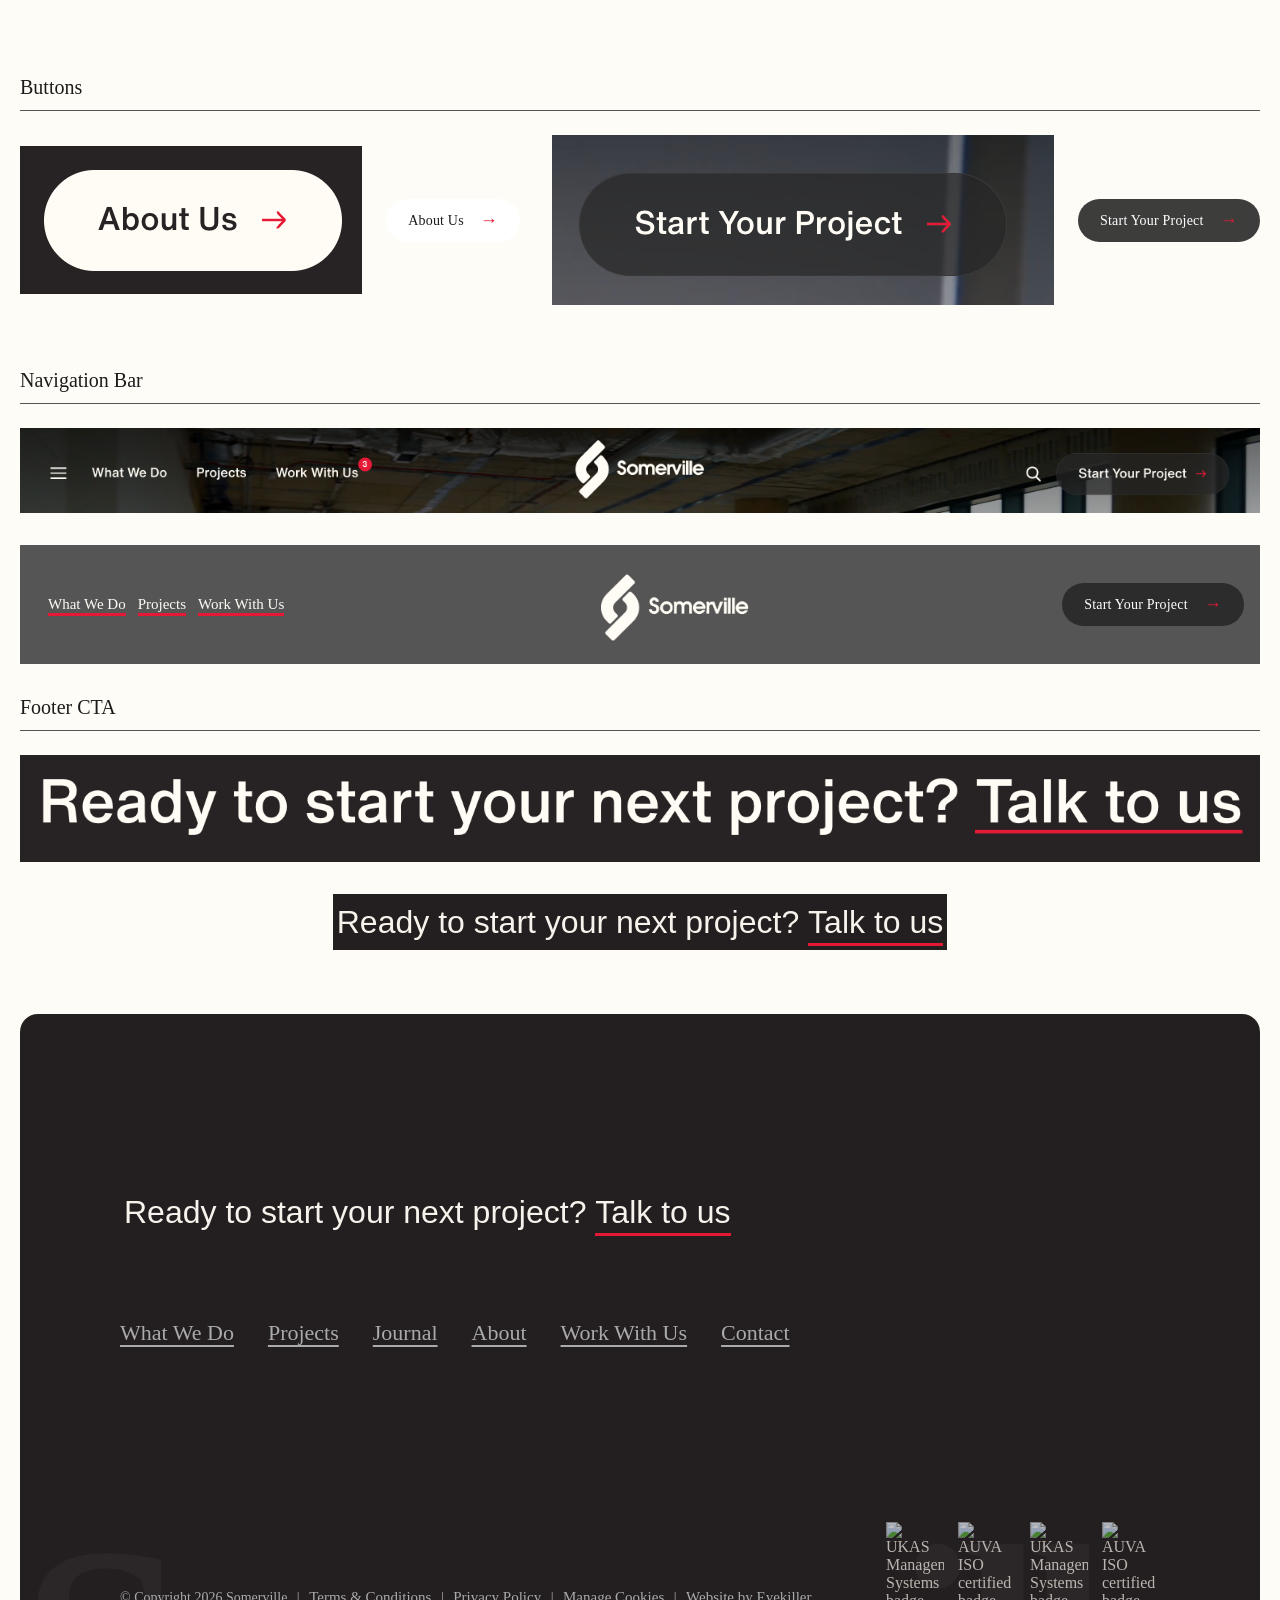
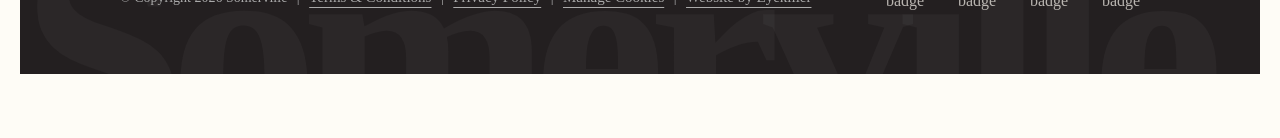
==== commit 59b08048: "Components update" ====
--- a/components/index.html
+++ b/components/index.html
@@ -159,6 +159,7 @@
     </section>
 
     <!-- Buttons -->
+
     <section class="demo-section">
       <h3 class="section-title">Buttons</h3>
       <div class="divider"></div>
@@ -200,7 +201,7 @@
 
     <!-- Navigation Bar -->
 
-    <section class="demo-section">
+<section class="demo-section">
       <h3 class="section-title">Navigation Bar</h3>
       <div class="divider"></div>
 
@@ -214,13 +215,16 @@
             />
           </div>
         </div>  
+    </article>  
+  </section>  
+
 
   <header class="hero-nav">
     <div class="nav-left">
       <i class="fa-solid fa-bars"></i>
-      <p class="nav"><a href="#">What We Do</a></p>
-      <p class="nav"><a href="#">Projects</a></p>
-      <p class="nav"><a href="#">Work With Us</a></p>
+      <p class="swipe-link"><a href="#">What We Do</a></p>
+      <p class="swipe-link"><a href="#">Projects</a></p>
+      <p class="swipe-link"><a href="#">Work With Us</a></p>
     </div>
 
     <div class="nav-center">
@@ -234,9 +238,81 @@
       </a>
     </div>
   </header>
-  </article>
-  </section>
+
   
+<section class="demo-section">
+    <h3 class="section-title">Footer CTA</h3>
+    <div class="divider"></div>
+
+  <article class="component navbar-component">
+      <div class="navbar-demo">
+      <div class="reference-image">
+            <img
+              src="img/footer_cta.png"
+              srcset="img/footer_cta.png 2x"
+              alt="Footer CTA Reference"
+            />
+      </div>
+      </div> 
+
+  <div class="footer-cta">
+  <h3>
+    Ready to start your next project?
+    <a href="#" class="swipe-link">Talk to us</a>
+  </h3>
+  </div>
+
+</article>
+
+</section>
+
+<footer class="demo-section">
+  <div class="footer-inner">
+
+  <div class="footer-cta">
+  <h3>
+    Ready to start your next project?
+    <a href="#" class="swipe-link">Talk to us</a>
+  </h3>
+  </div>
+
+    <nav class="footer-nav">
+      <a href="#">What We Do</a>
+      <a href="#">Projects</a>
+      <a href="#">Journal</a>
+      <a href="#">About</a>
+      <a href="#">Work With Us</a>
+      <a href="#">Contact</a>
+    </nav>
+
+    <div class="footer-brand" aria-hidden="true">
+
+      <span class="footer-word">Somerville</span>
+    </div>
+
+    <div class="footer-bottom">
+      <p>
+        © Copyright 2026 Somerville
+        <span>|</span>
+        <a href="#">Terms &amp; Conditions</a>
+        <span>|</span>
+        <a href="#">Privacy Policy</a>
+        <span>|</span>
+        <a href="#">Manage Cookies</a>
+        <span>|</span>
+        <a href="#">Website by Eyekiller</a>
+      </p>
+
+      <div class="footer-badges">
+        <img src="img/badge-1.png" alt="UKAS Management Systems badge" />
+        <img src="img/badge-2.png" alt="AUVA ISO certified badge" />
+        <img src="img/badge-1.png" alt="UKAS Management Systems badge" />
+        <img src="img/badge-2.png" alt="AUVA ISO certified badge" />
+      </div>
+    </div>
+
+  </div>
+</footer>
 
   </main>
 
--- a/css/main.css
+++ b/css/main.css
@@ -377,17 +377,15 @@
 
 .hero-nav {
   position: center;
-  top: 20px;
-  left: 40px;
-  right: 40px;
   min-width: 100%;
-  z-index: 3;
+  padding: 1rem;
   background-color: #555;
   display: flex;
   justify-content: space-between;
   align-items: center;
   color: white;
-  Padding: .5rem;
+  margin-bottom: 2rem;
+  margin-top: 2rem;
 }
 
 .nav-left {
@@ -396,6 +394,11 @@
   align-items: center;
 }
 
+.nav-left p {
+  display: flex;
+  gap: 12px;
+  align-items: center;
+}
 
 .nav-center {
   font-weight: 600;
@@ -411,9 +414,240 @@
 }
 
 a {
-  font-size: 13px;
-  line-height: 1.8;
+  font-size: 15px;
+  line-height: 1.5;
   color: #fefcf6;
   text-decoration: none;
 }
 
+
+/* FOOTER CTA */
+
+.footer-cta {
+  background: #231f20;
+  padding: 4px;
+}
+
+.footer-cta h3 {
+  margin: 0;
+  color: #f7f3ec;
+  font-family: "Helvetica Neue", Arial, sans-serif;
+  font-size: clamp(2rem, 1vw, 3.2rem);
+  font-weight:400;
+}
+
+.swipe-link::after {
+  content: "";
+  position: absolute;
+  left: 0;
+  bottom: 0;
+  width: 100%;
+  height: 3px;
+  background: #e31936;
+  transform: scaleX(1);
+  transform-origin: left;
+  transition: transform 0.45s ease;
+}
+
+.swipe-link {
+  position: relative;
+  display: inline-block;
+  color: #f7f3ec;
+  text-decoration: none;
+  font-size: clamp(2rem, 1vw, 3.2rem);
+  font-weight:400;
+}
+
+/* Swipe out */
+.swipe-link:hover::after {
+  transform: scaleX(0);
+  transform-origin: right;
+}
+
+/* New line swipes in */
+.swipe-link::before {
+  background: #e31936;
+  transform: scaleX(0);
+  transform-origin: left;
+  transition: transform 1s ease 0.5s;
+}
+
+
+
+
+
+.site-footer {
+  background: #fefcf6;
+  padding: 16px 40px 0;
+  font-family: "Helvetica Neue", Arial, sans-serif;
+}
+
+.footer-inner {
+  position: relative;
+  overflow: hidden;
+  min-height: 660px;
+  padding: 170px 100px 60px;
+  border-radius: 18px 18px 0 0;
+  background: #231f20;
+  color: #f7f3ec;
+}
+
+
+.footer-nav {
+  position: relative;
+  z-index: 2;
+  display: flex;
+  flex-wrap: wrap;
+  gap: 34px;
+  margin-top: 76px;
+}
+
+.footer-nav a,
+.footer-bottom a {
+  color: #aaa;
+  text-decoration: underline;
+  text-underline-offset: 5px;
+  transition: color 0.3s ease;
+}
+
+.footer-nav a {
+  font-size: 22px;
+}
+
+.footer-nav a:hover,
+.footer-bottom a:hover {
+  color: #fff;
+}
+
+.footer-brand {
+  position: absolute;
+  left: 0;
+  bottom: -90px;
+  z-index: 1;
+  display: flex;
+  align-items: flex-end;
+  gap: 40px;
+  color: rgba(255, 255, 255, 0.035);
+  pointer-events: none;
+  user-select: none;
+}
+
+
+.footer-word {
+  font-size: 300px;
+  line-height: 0.75;
+  font-weight: 800;
+  letter-spacing: -18px;
+}
+
+.footer-bottom {
+  position: absolute;
+  left: 100px;
+  right: 100px;
+  bottom: 64px;
+  z-index: 2;
+
+  display: flex;
+  justify-content: space-between;
+  align-items: flex-end;
+  gap: 40px;
+}
+
+.footer-bottom p {
+  margin: 0;
+  color: #aaa;
+  font-size: 14px;
+  line-height: 1.6;
+}
+
+.footer-bottom span {
+  margin: 0 6px;
+}
+
+.footer-badges {
+  display: flex;
+  align-items: center;
+  gap: 14px;
+}
+
+.footer-badges img {
+  width: 58px;
+  height: auto;
+  opacity: 0.7;
+}
+
+/* Responsive */
+@media (max-width: 900px) {
+  .site-footer {
+    padding: 12px 16px 0;
+  }
+
+  .footer-inner {
+    min-height: 620px;
+    padding: 100px 32px 48px;
+  }
+
+  .footer-nav {
+    gap: 22px;
+    margin-top: 50px;
+  }
+
+  .footer-nav a {
+    font-size: 18px;
+  }
+
+  .footer-bottom {
+    left: 32px;
+    right: 32px;
+    bottom: 40px;
+    flex-direction: column;
+    align-items: flex-start;
+  }
+
+  .footer-word {
+    font-size: 150px;
+    letter-spacing: -8px;
+  }
+
+  .footer-symbol {
+    font-size: 190px;
+  }
+}
+
+@media (max-width: 600px) {
+  .footer-inner {
+    min-height: 560px;
+    padding: 70px 24px 40px;
+  }
+
+  .footer-cta {
+    font-size: 34px;
+  }
+
+  .footer-nav {
+    flex-direction: column;
+    gap: 16px;
+  }
+
+  .footer-brand {
+    bottom: -40px;
+  }
+
+  .footer-word {
+    font-size: 100px;
+    letter-spacing: -5px;
+  }
+
+  .footer-symbol {
+    display: none;
+  }
+
+  .footer-bottom {
+    position: relative;
+    left: auto;
+    right: auto;
+    bottom: auto;
+    margin-top: 120px;
+  }
+}
+
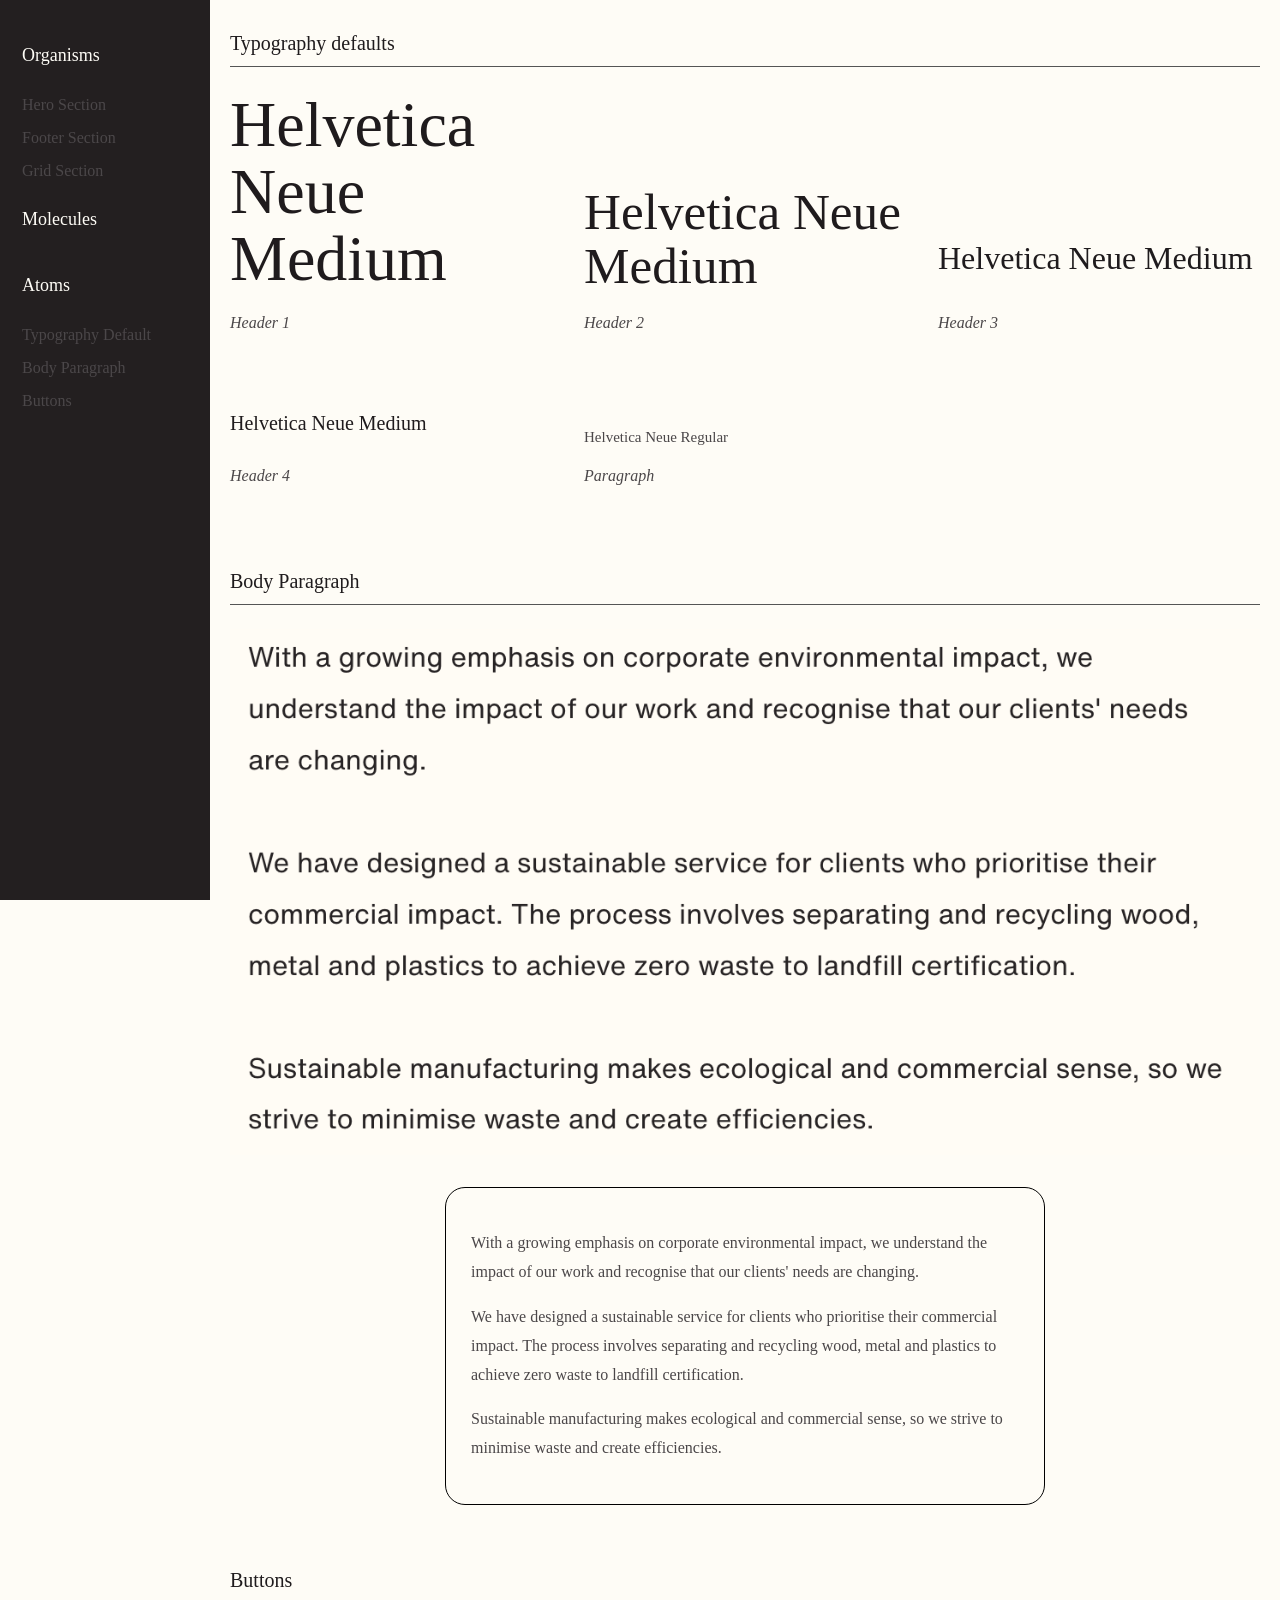
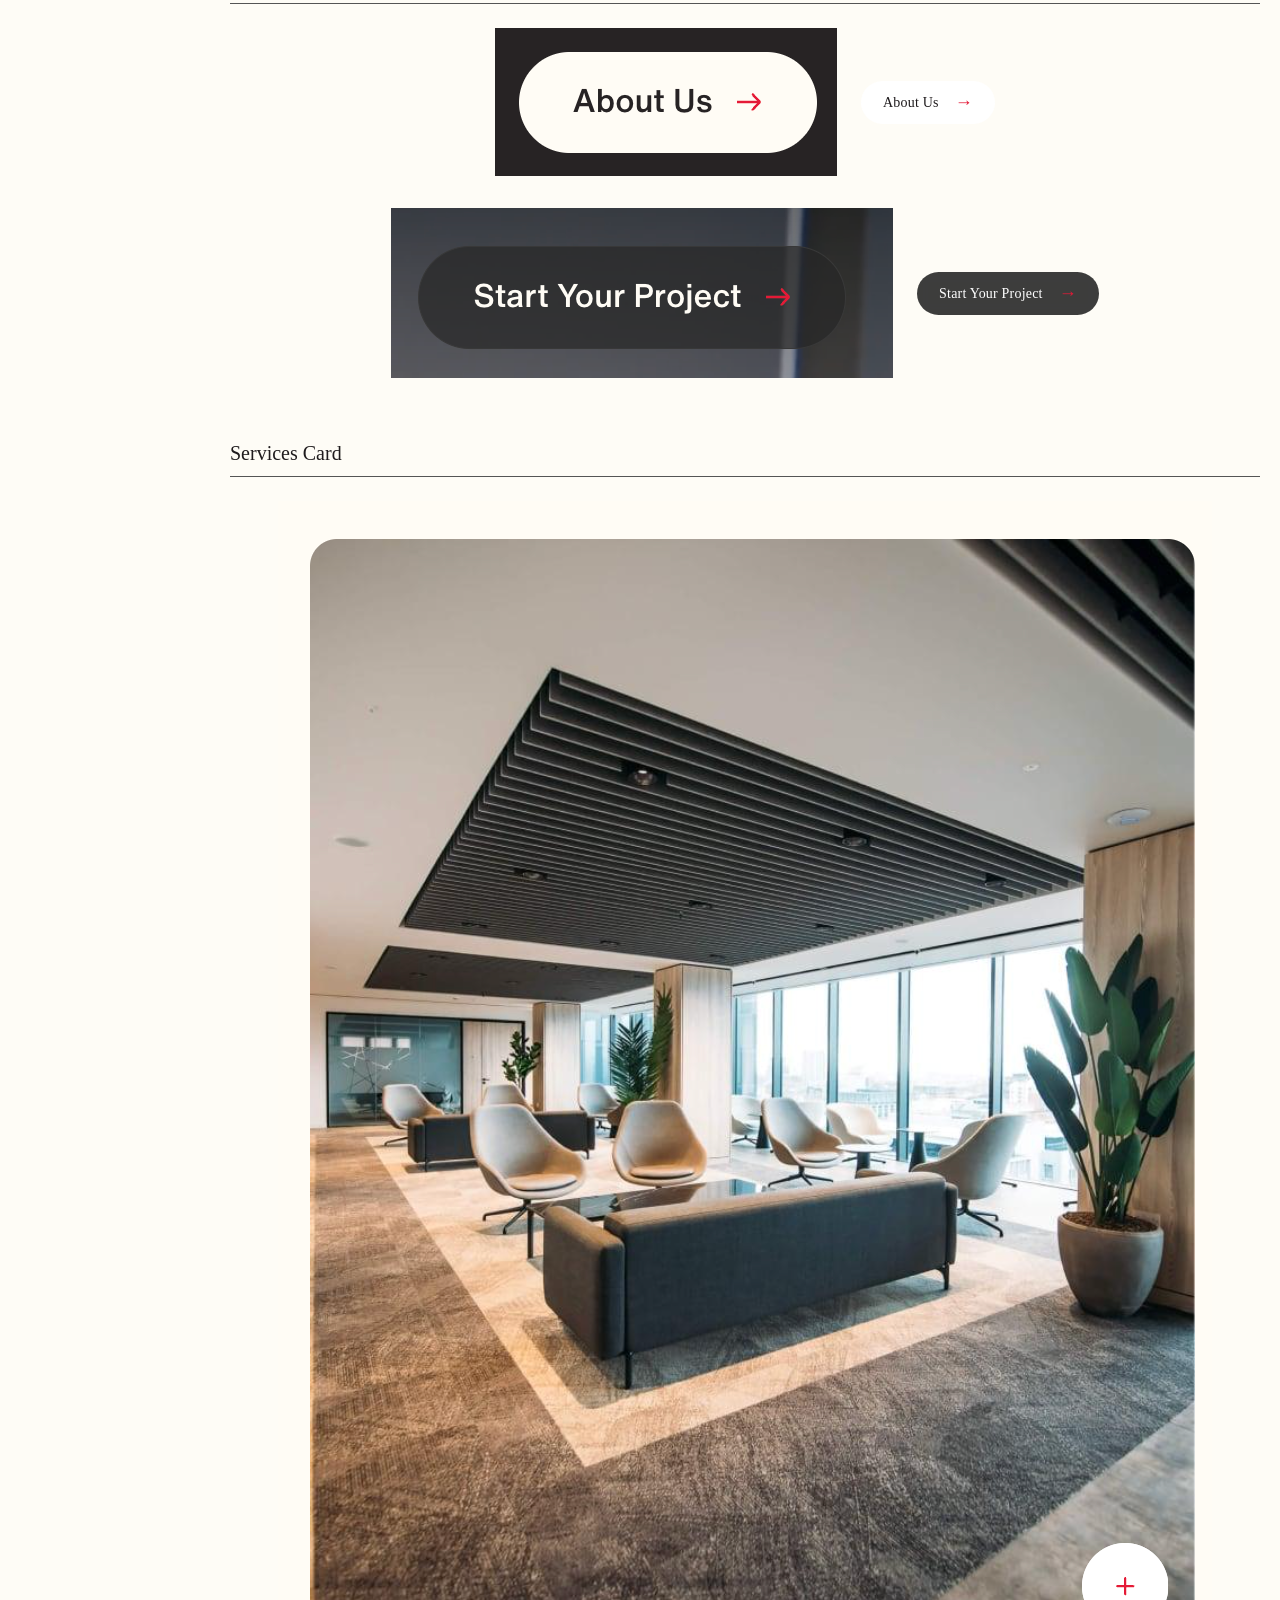
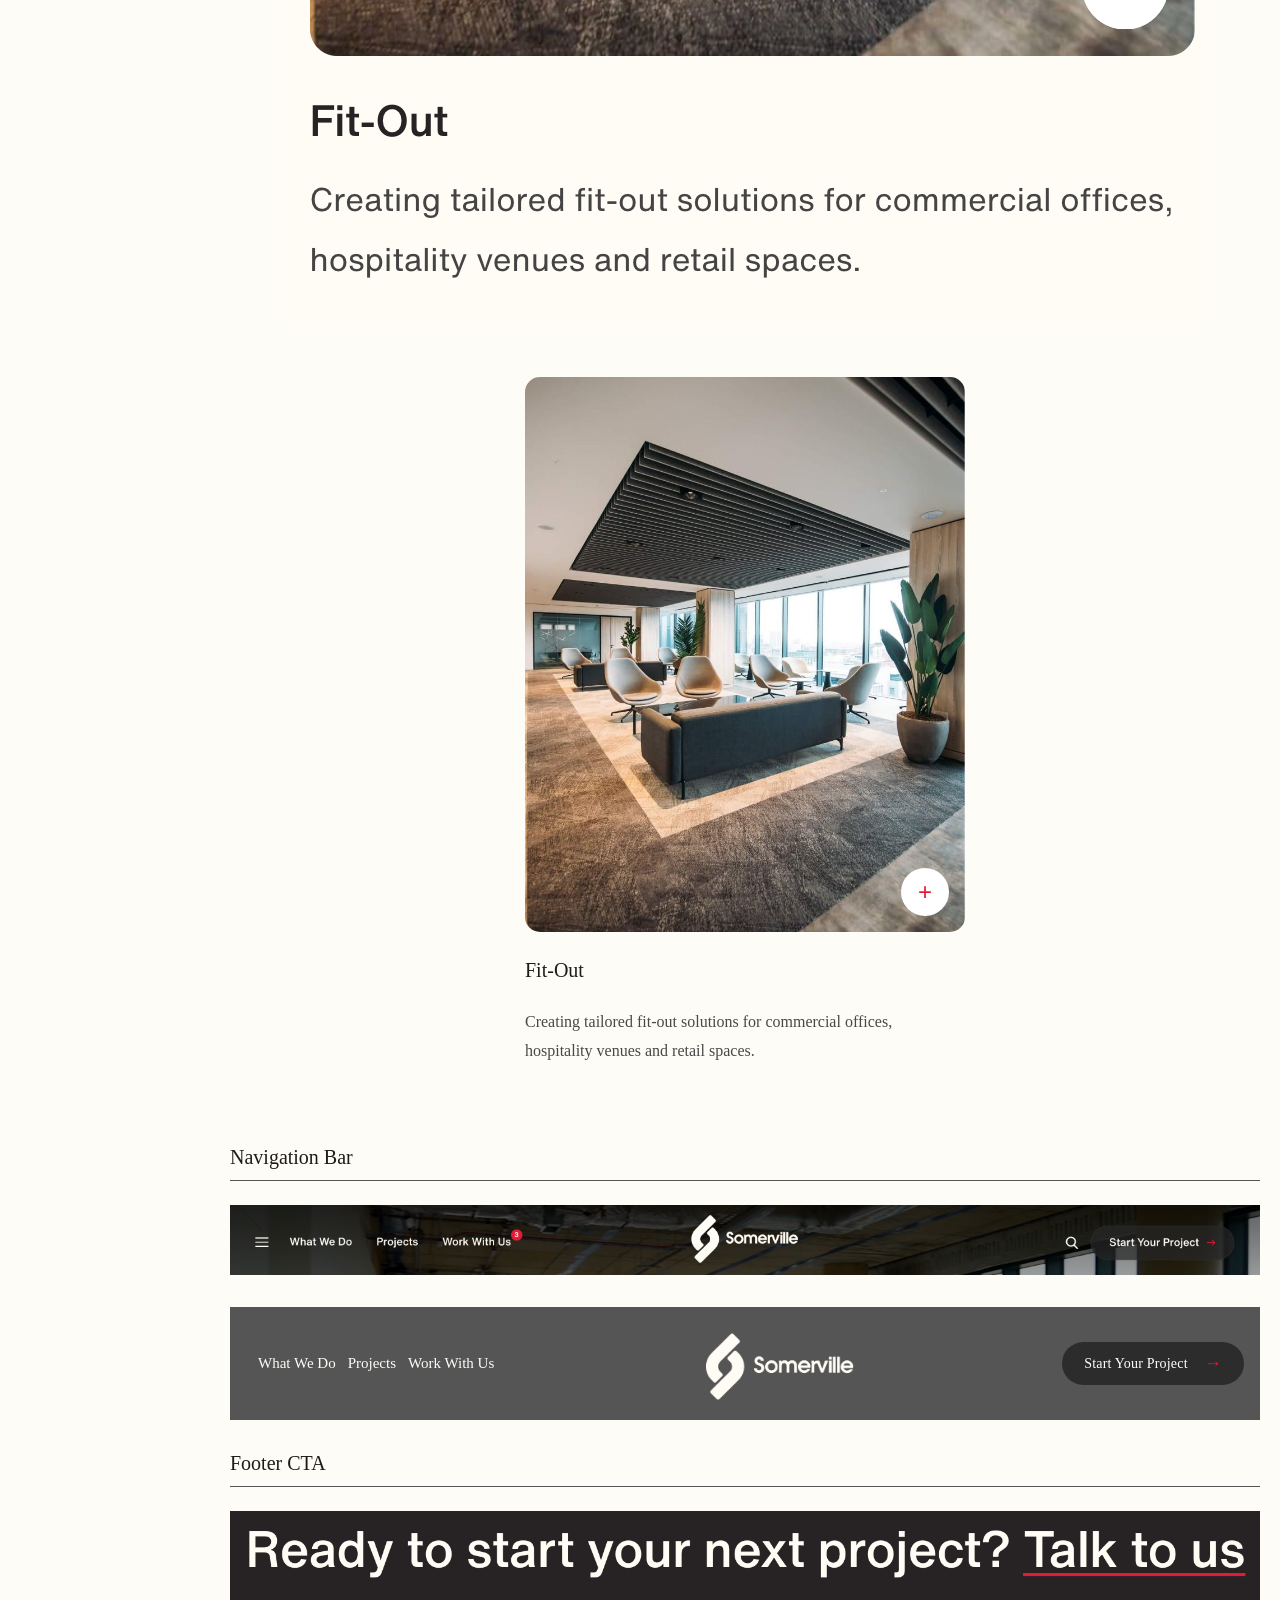
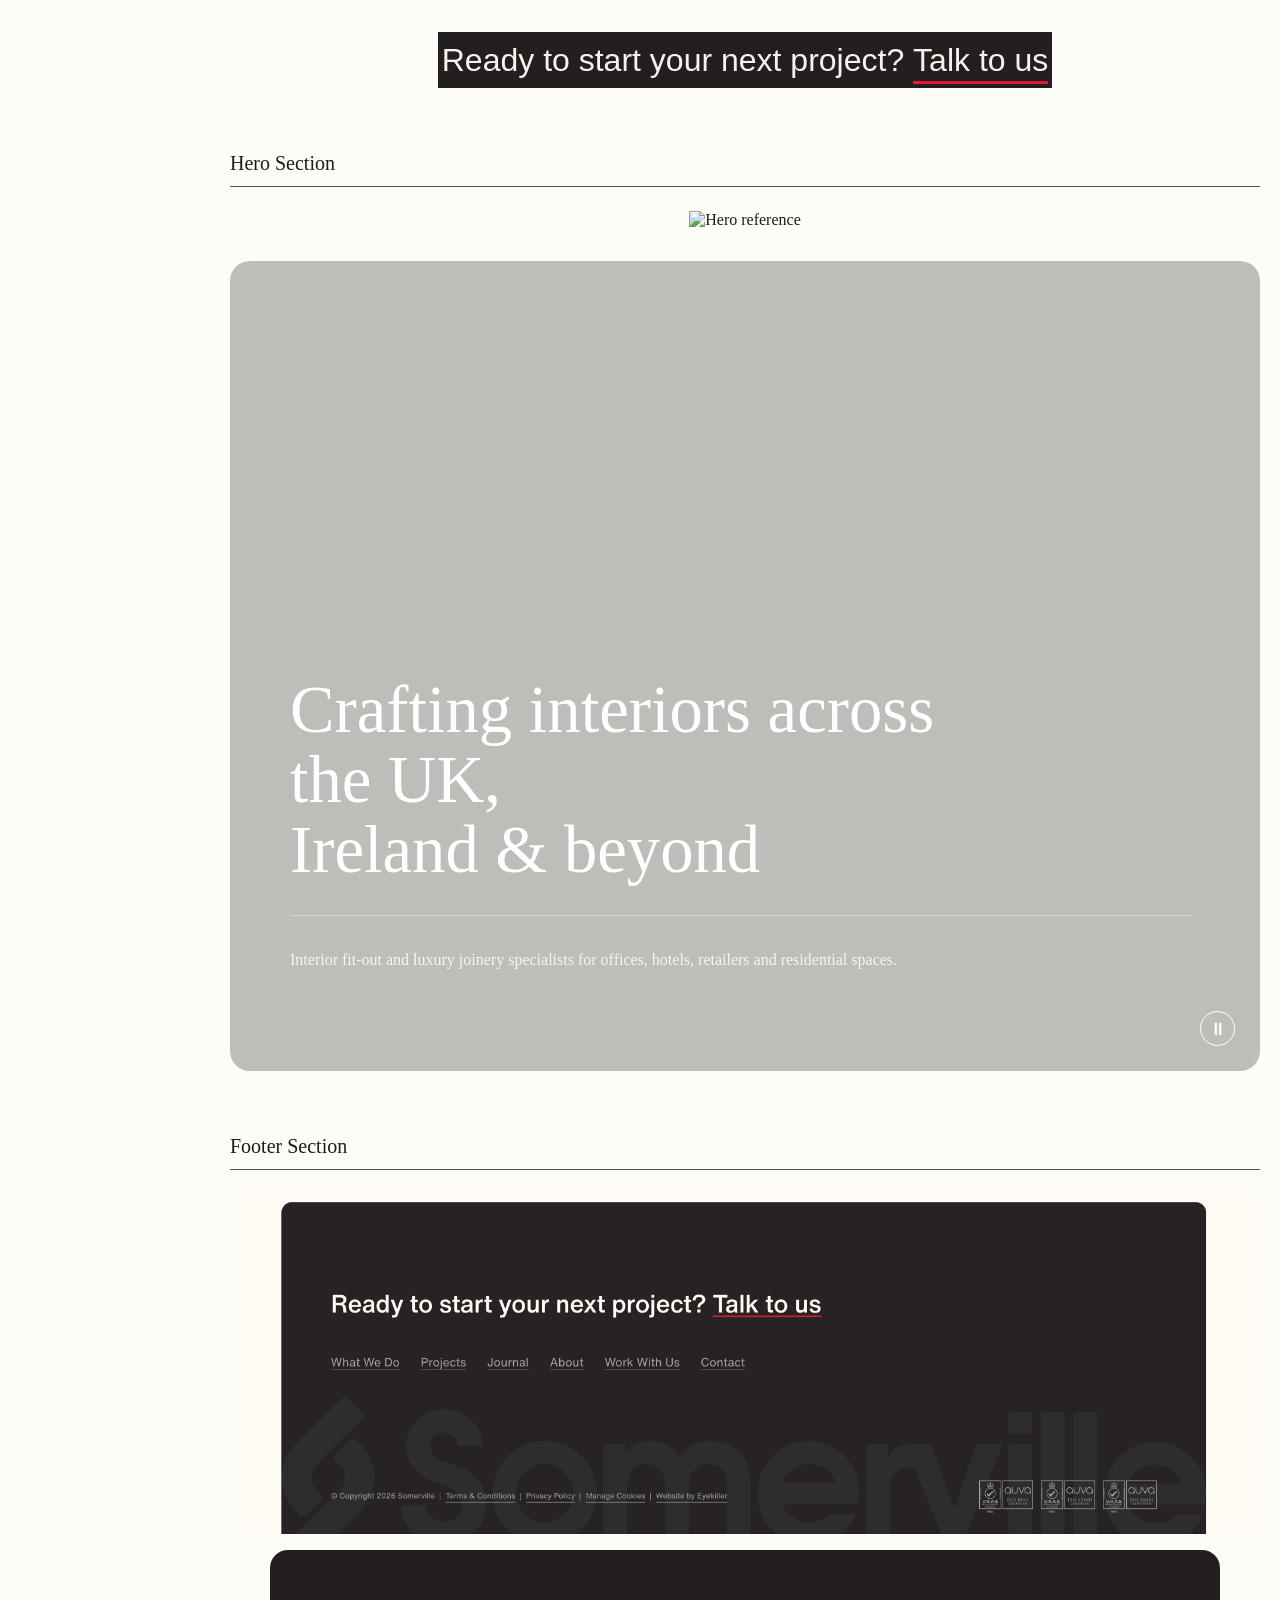
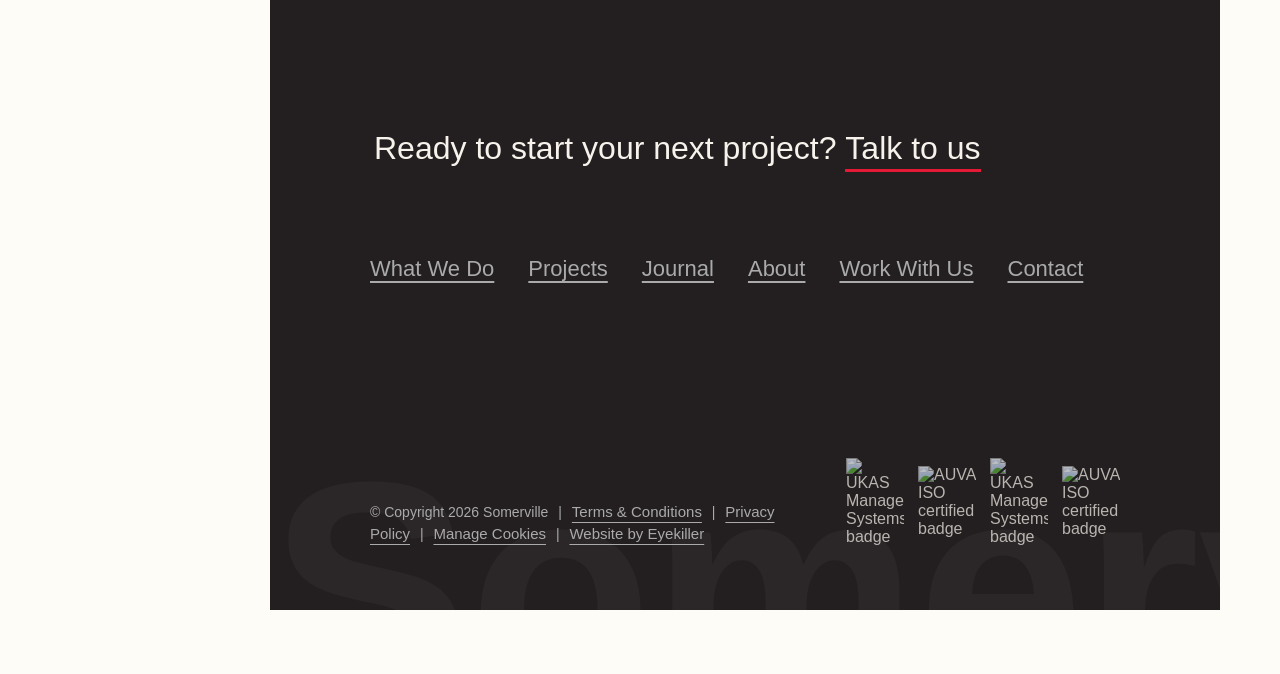
==== commit e2cc30a6: "Components Update" ====
--- a/components/index.html
+++ b/components/index.html
@@ -10,10 +10,17 @@
 </head>
 <body>
 
+<aside class="side-nav">
+  <a href="#organisms">Organisms</a>
+    <p class="sub-nav">Hero Section</p> <p class="sub-nav">Footer Section</p> <p class="sub-nav">Grid Section</p>
+  <a href="#molecules">Molecules</a>
+  <a href="#atoms">Atoms</a> <p class="sub-nav">Typography Default</p> <p class="sub-nav">Body Paragraph</p> <p class="sub-nav">Buttons</p> 
+</aside>
+
   <main class="page">
 
     <!-- Typography -->
-    <section class="demo-section">
+    <section class="demo-section" id="atoms">
       <h3 class="section-title">Typography defaults</h3>
       <div class="divider"></div>
 
@@ -48,7 +55,7 @@
     </section>
 
     <!-- Body Paragraph -->
-    <section class="demo-section">
+    <section class="demo-section" id="paragraph">
       <h3 class="section-title">Body Paragraph</h3>
       <div class="divider"></div>
 
@@ -79,9 +86,159 @@
       </article>
     </section>
 
-    <!-- Hero -->
+
+    <!-- Buttons -->
+
     <section class="demo-section">
-      <h3 class="section-title">Hero Container</h3>
+      <h3 class="section-title">Buttons</h3>
+      <div class="divider"></div>
+
+      <article class="component buttons-component">
+        <div class="button-demo">
+          <div class="reference-image">
+            <img
+              src="img/rev-button.png"
+              srcset="img/rev-button.png 2x"
+              alt="Reverse button reference"
+            />
+          </div>
+
+          <div class="button-group">
+            <a href="#" class="btn btn-light">
+              About Us <span class="arrow">→</span>
+            </a>
+          </div>
+        </div>
+
+        <div class="button-demo">
+          <div class="reference-image">
+            <img
+              src="img/header_button.png"
+              srcset="img/header_button.png 2x"
+              alt="Header button reference"
+            />
+          </div>
+
+          <div class="button-group">
+            <a href="#" class="btn btn-dark">
+              Start Your Project <span class="arrow">→</span>
+            </a>
+          </div>
+        </div>
+      </article>
+    </section>
+
+
+
+
+    <!-- Services Card -->
+    <section class="demo-section" id="molecules">
+      <h3 class="section-title">Services Card</h3>
+      <div class="divider"></div>
+
+      <article class="component services-component">
+        <div class="reference-image">
+          <img
+            src="img/services-card-section.png"
+            srcset="img/services-card-section.png 2x"
+            alt="Services card reference"
+          />
+        </div>
+
+        <div class="services-card-section">
+          <div class="services-card-image">
+            <img
+              src="../img/fit-out-service-block-img.jpg"
+              alt="Fit-Out"
+            />
+            <button class="plus-btn" aria-label="Open project">+</button>
+          </div>
+
+          <div class="card-text">
+            <h4>Fit-Out</h4>
+            <p>
+              Creating tailored fit-out solutions for commercial offices,
+              hospitality venues and retail spaces.
+            </p>
+          </div>
+        </div>
+      </article>
+    </section>
+
+    
+
+    <!-- Navigation Bar -->
+
+  <section class="demo-section">
+        <h3 class="section-title">Navigation Bar</h3>
+        <div class="divider"></div>
+
+      <article class="component navbar-component">
+          <div class="navbar-demo">
+            <div class="reference-image">
+              <img
+                src="img/navbard-section.png"
+                srcset="img/navbard-section.png 2x"
+                alt="Navigation Bar Reference"
+              />
+            </div>
+          </div>  
+      </article>  
+    </section>  
+
+  <header class="hero-nav">
+    <div class="nav-left">
+      <i class="fa-solid fa-bars"></i>
+      <p><a href="#">What We Do</a></p>
+      <p><a href="#">Projects</a></p>
+      <p><a href="#">Work With Us</a></p>
+    </div>
+
+    <div class="nav-center">
+        <img src="../img/site-logo.png">
+    </div>
+
+    <div class="nav-right">
+      <a href="#"><i class="fa-solid fa-magnifying-glass"></i></a>
+      <a href="#" class="btn btn-dark">
+        Start Your Project <span class="arrow">→</span>
+      </a>
+    </div>
+  </header>
+
+  
+<section class="demo-section">
+    <h3 class="section-title">Footer CTA</h3>
+    <div class="divider"></div>
+
+  <article class="component navbar-component">
+      <div class="navbar-demo">
+      <div class="reference-image">
+            <img
+              src="img/footer_cta.png"
+              srcset="img/footer_cta.png 2x"
+              alt="Footer CTA Reference"
+            />
+      </div>
+      </div> 
+
+  <div class="footer-cta">
+  <h3>
+    Ready to start your next project?
+    <a href="#" class="swipe-link">Talk to us</a>
+  </h3>
+  </div>
+
+</article>
+
+</section>
+
+
+
+<!-- Hero -->
+
+    <section class="demo-section" id="organisms">
+      <h3 class="section-title">Hero Section</h3>
       <div class="divider"></div>
 
       <article class="component hero-component">
@@ -124,149 +281,25 @@
 
     </section>
 
-    <!-- Services Card -->
-    <section class="demo-section">
-      <h3 class="section-title">Services Card</h3>
-      <div class="divider"></div>
-
-      <article class="component services-component">
+<!-- Footer -->
+
+<section class="demo-section">
+      <h3 class="section-title">Footer Section</h3>
+      <div class="divider"></div>
+
+      <article class="component footer-section">
         <div class="reference-image">
           <img
-            src="img/services-card-section.png"
-            srcset="img/services-card-section.png 2x"
-            alt="Services card reference"
+            src="img/section_site-footer.png"
+            srcset="img/section_site-footer.png 2x"
+            alt="Footer Section reference"
           />
         </div>
-
-        <div class="services-card-section">
-          <div class="services-card-image">
-            <img
-              src="../img/fit-out-service-block-img.jpg"
-              alt="Fit-Out"
-            />
-            <button class="plus-btn" aria-label="Open project">+</button>
-          </div>
-
-          <div class="card-text">
-            <h4>Fit-Out</h4>
-            <p>
-              Creating tailored fit-out solutions for commercial offices,
-              hospitality venues and retail spaces.
-            </p>
-          </div>
-        </div>
-      </article>
-    </section>
-
-    <!-- Buttons -->
-
-    <section class="demo-section">
-      <h3 class="section-title">Buttons</h3>
-      <div class="divider"></div>
-
-      <article class="component buttons-component">
-        <div class="button-demo">
-          <div class="reference-image">
-            <img
-              src="img/rev-button.png"
-              srcset="img/rev-button.png 2x"
-              alt="Reverse button reference"
-            />
-          </div>
-
-          <div class="button-group">
-            <a href="#" class="btn btn-light">
-              About Us <span class="arrow">→</span>
-            </a>
-          </div>
-        </div>
-
-        <div class="button-demo">
-          <div class="reference-image">
-            <img
-              src="img/header_button.png"
-              srcset="img/header_button.png 2x"
-              alt="Header button reference"
-            />
-          </div>
-
-          <div class="button-group">
-            <a href="#" class="btn btn-dark">
-              Start Your Project <span class="arrow">→</span>
-            </a>
-          </div>
-        </div>
-      </article>
-    </section>
-
-    <!-- Navigation Bar -->
-
-<section class="demo-section">
-      <h3 class="section-title">Navigation Bar</h3>
-      <div class="divider"></div>
-
-    <article class="component navbar-component">
-        <div class="navbar-demo">
-          <div class="reference-image">
-            <img
-              src="img/navbard-section.png"
-              srcset="img/navbard-section.png 2x"
-              alt="Navigation Bar Reference"
-            />
-          </div>
-        </div>  
-    </article>  
-  </section>  
-
-
-  <header class="hero-nav">
-    <div class="nav-left">
-      <i class="fa-solid fa-bars"></i>
-      <p class="swipe-link"><a href="#">What We Do</a></p>
-      <p class="swipe-link"><a href="#">Projects</a></p>
-      <p class="swipe-link"><a href="#">Work With Us</a></p>
-    </div>
-
-    <div class="nav-center">
-        <img src="../img/site-logo.png">
-    </div>
-
-    <div class="nav-right">
-      <a href="#"><i class="fa-solid fa-magnifying-glass"></i></a>
-      <a href="#" class="btn btn-dark">
-        Start Your Project <span class="arrow">→</span>
-      </a>
-    </div>
-  </header>
-
-  
-<section class="demo-section">
-    <h3 class="section-title">Footer CTA</h3>
-    <div class="divider"></div>
-
-  <article class="component navbar-component">
-      <div class="navbar-demo">
-      <div class="reference-image">
-            <img
-              src="img/footer_cta.png"
-              srcset="img/footer_cta.png 2x"
-              alt="Footer CTA Reference"
-            />
-      </div>
-      </div> 
-
-  <div class="footer-cta">
-  <h3>
-    Ready to start your next project?
-    <a href="#" class="swipe-link">Talk to us</a>
-  </h3>
-  </div>
-
-</article>
-
-</section>
-
-<footer class="demo-section">
+      </article>
+ </section>       
+
+
+<footer class="site-footer">
   <div class="footer-inner">
 
   <div class="footer-cta">
--- a/css/main.css
+++ b/css/main.css
@@ -76,6 +76,7 @@
   height: auto;
 }
 
+
 /* Typography */
 
 .type-grid {
@@ -394,12 +395,6 @@
   align-items: center;
 }
 
-.nav-left p {
-  display: flex;
-  gap: 12px;
-  align-items: center;
-}
-
 .nav-center {
   font-weight: 600;
   width: 5rem; 
@@ -473,9 +468,6 @@
 }
 
 
-
-
-
 .site-footer {
   background: #fefcf6;
   padding: 16px 40px 0;
@@ -537,7 +529,7 @@
   font-size: 300px;
   line-height: 0.75;
   font-weight: 800;
-  letter-spacing: -18px;
+  letter-spacing: -1px;
 }
 
 .footer-bottom {
@@ -609,9 +601,6 @@
     letter-spacing: -8px;
   }
 
-  .footer-symbol {
-    font-size: 190px;
-  }
 }
 
 @media (max-width: 600px) {
@@ -651,3 +640,54 @@
   }
 }
 
+
+
+html {
+  scroll-behavior: smooth;
+}
+
+.side-nav {
+  position: fixed;
+  top: 0;
+  left: 0;
+  width: 210px;
+  height: 100vh;
+  background: #231f20;
+  padding: 32px 22px;
+  display: flex;
+  flex-direction: column;
+  gap: 18px;
+  z-index: 999;
+}
+
+.sub-nav {
+  color: var(--muted);
+  margin-bottom: -7px;
+  margin-top:-7px;
+}
+
+
+.side-nav a {
+  color: #fefcf6;
+  font-size: 18px;
+  text-decoration: none;
+  border-bottom: 1px solid transparent;
+  padding-bottom: 10px;
+  padding-top:10px;
+  transition: color 0.3s ease, border-color 0.3s ease;
+}
+
+.side-nav a:hover {
+  color: #e31936;
+  border-color: #e31936;
+}
+
+/* Push your page away from the fixed nav */
+.page {
+  margin-left: 230px;
+  width: calc(100% - 250px);
+}
+
+.demo-section {
+  scroll-margin-top: 32px;
+}
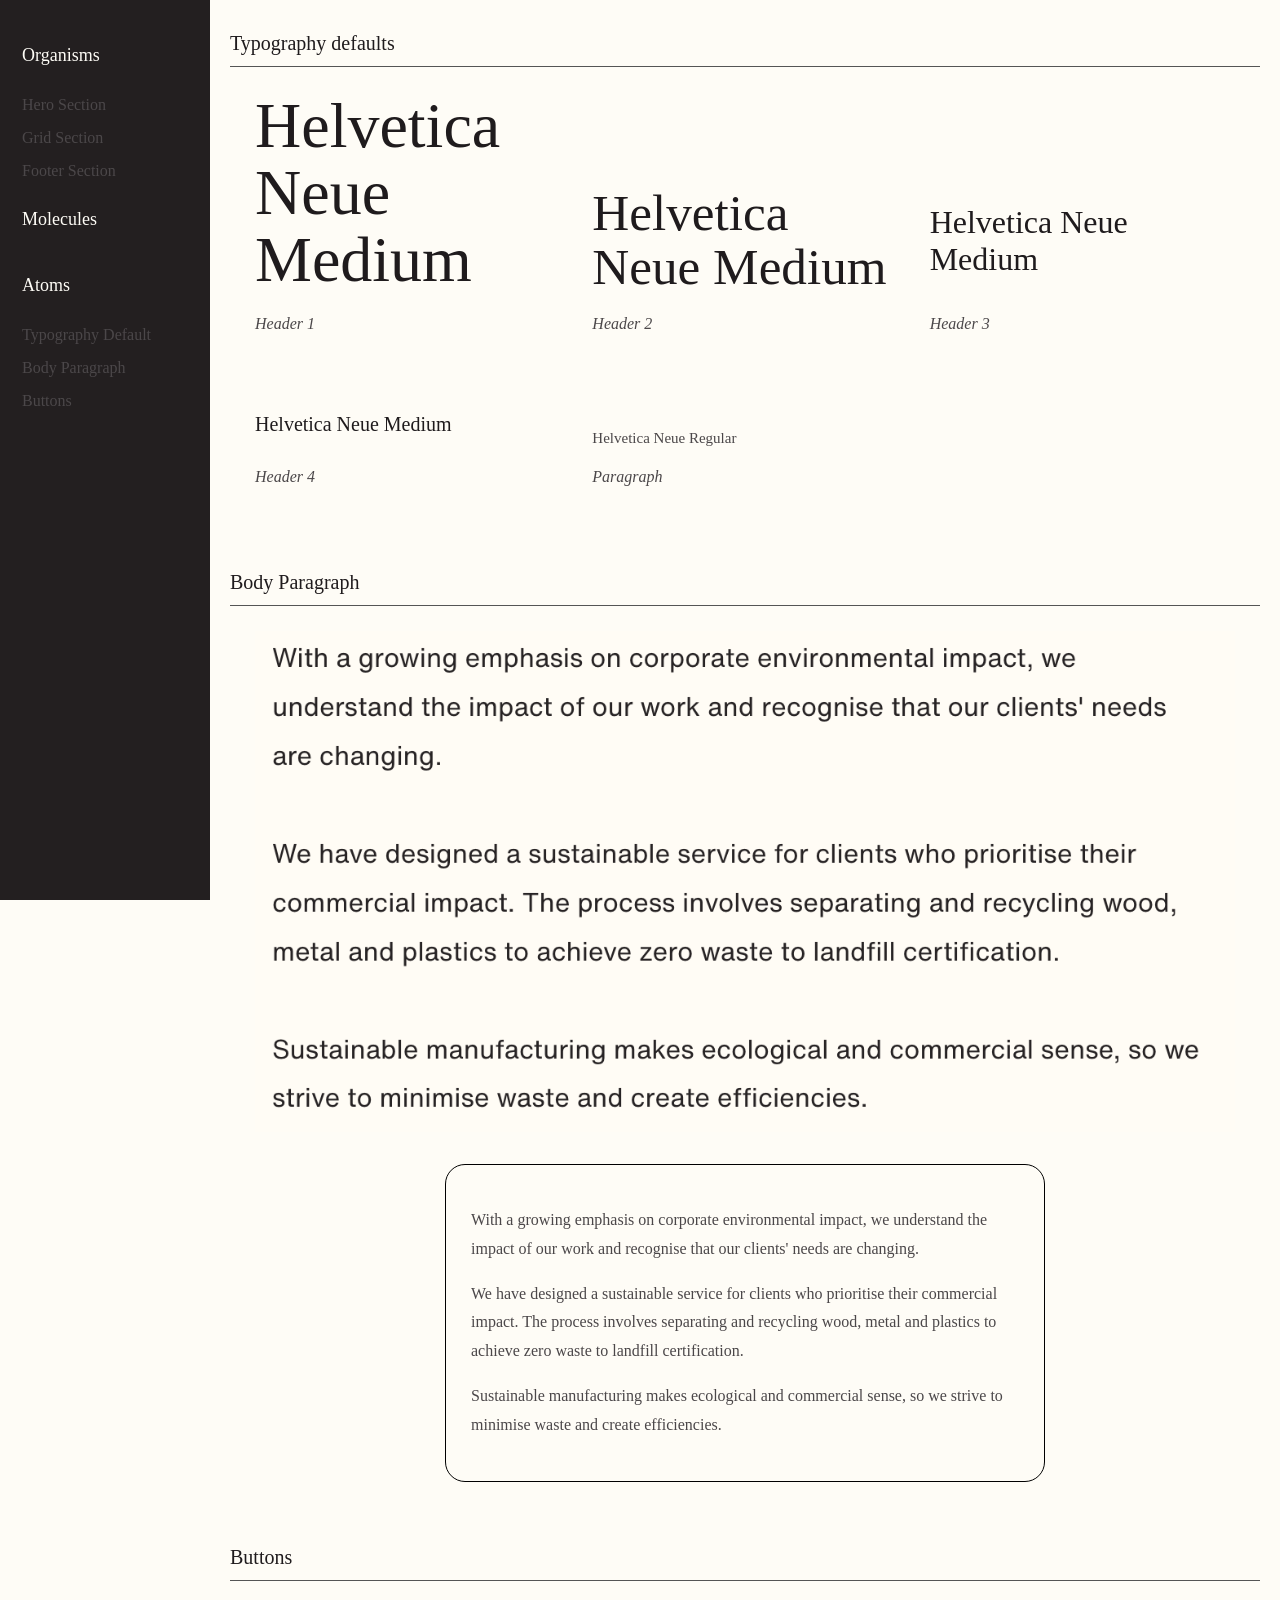
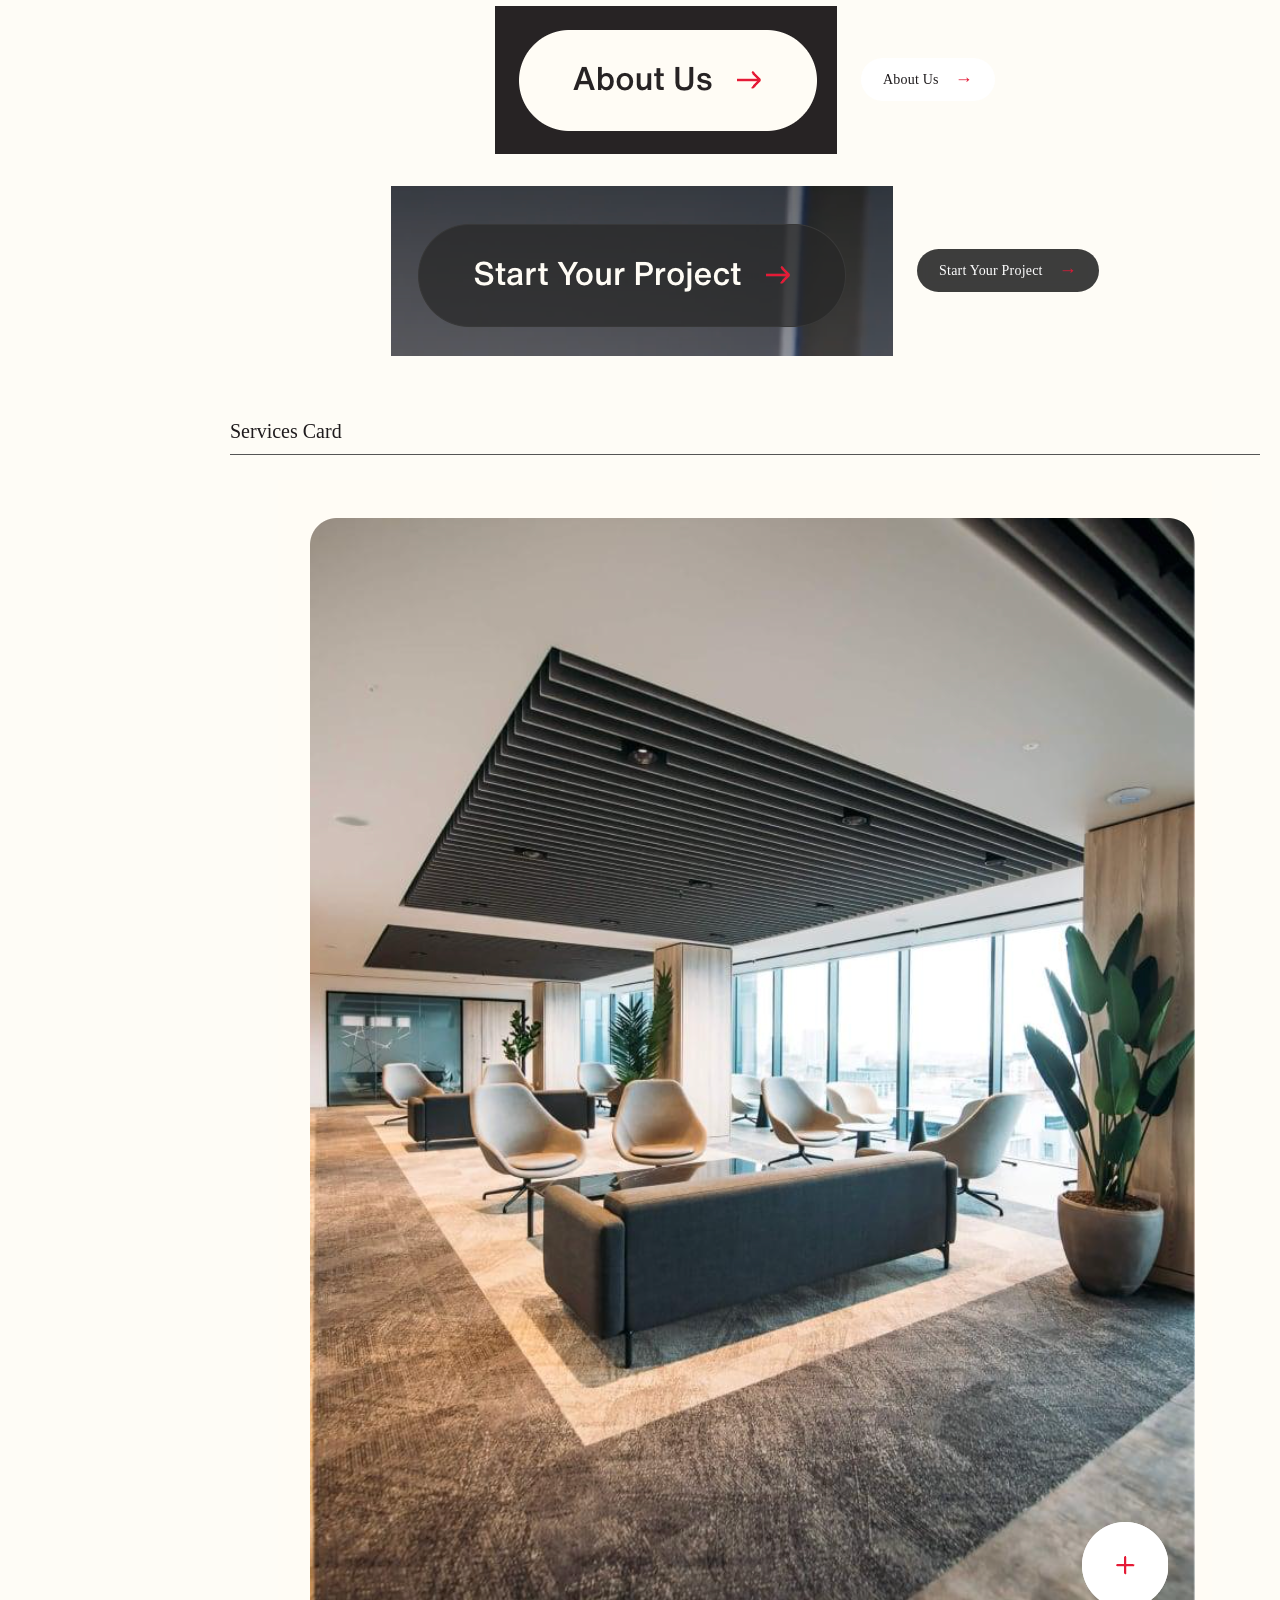
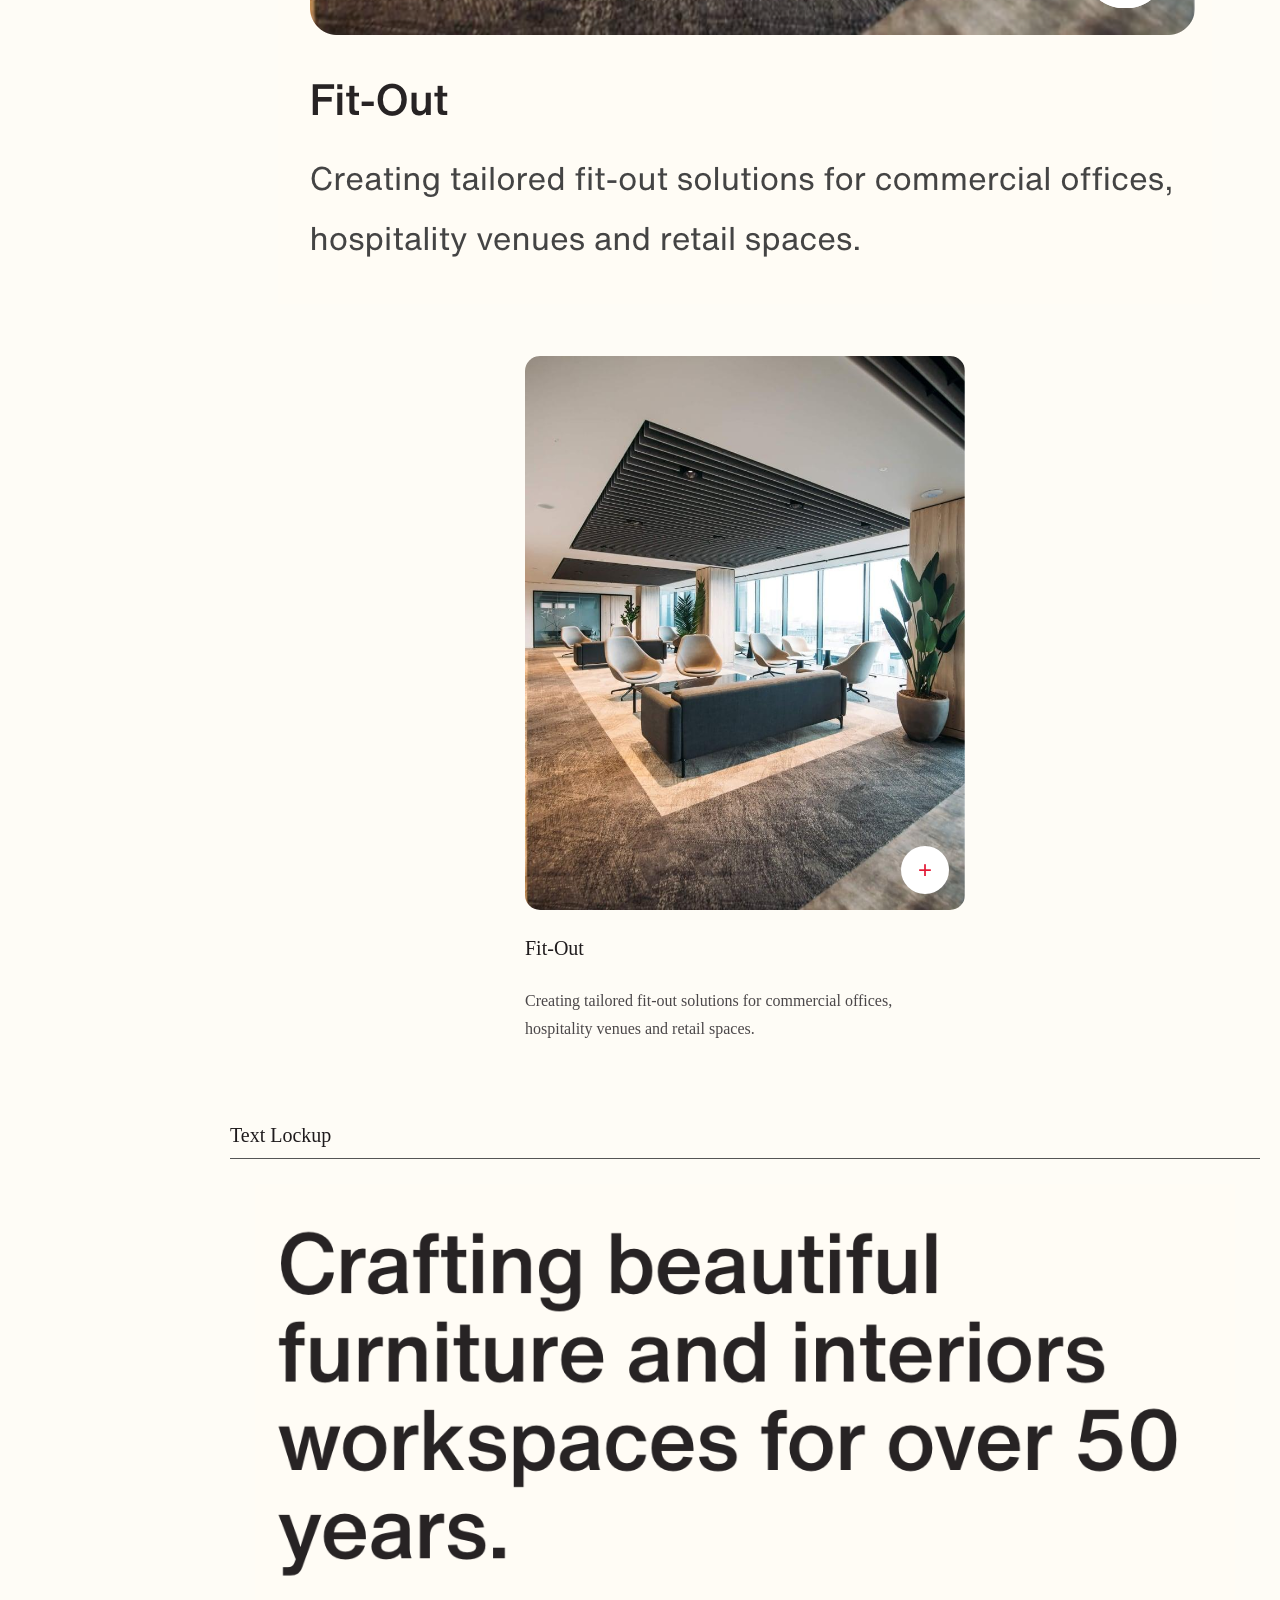
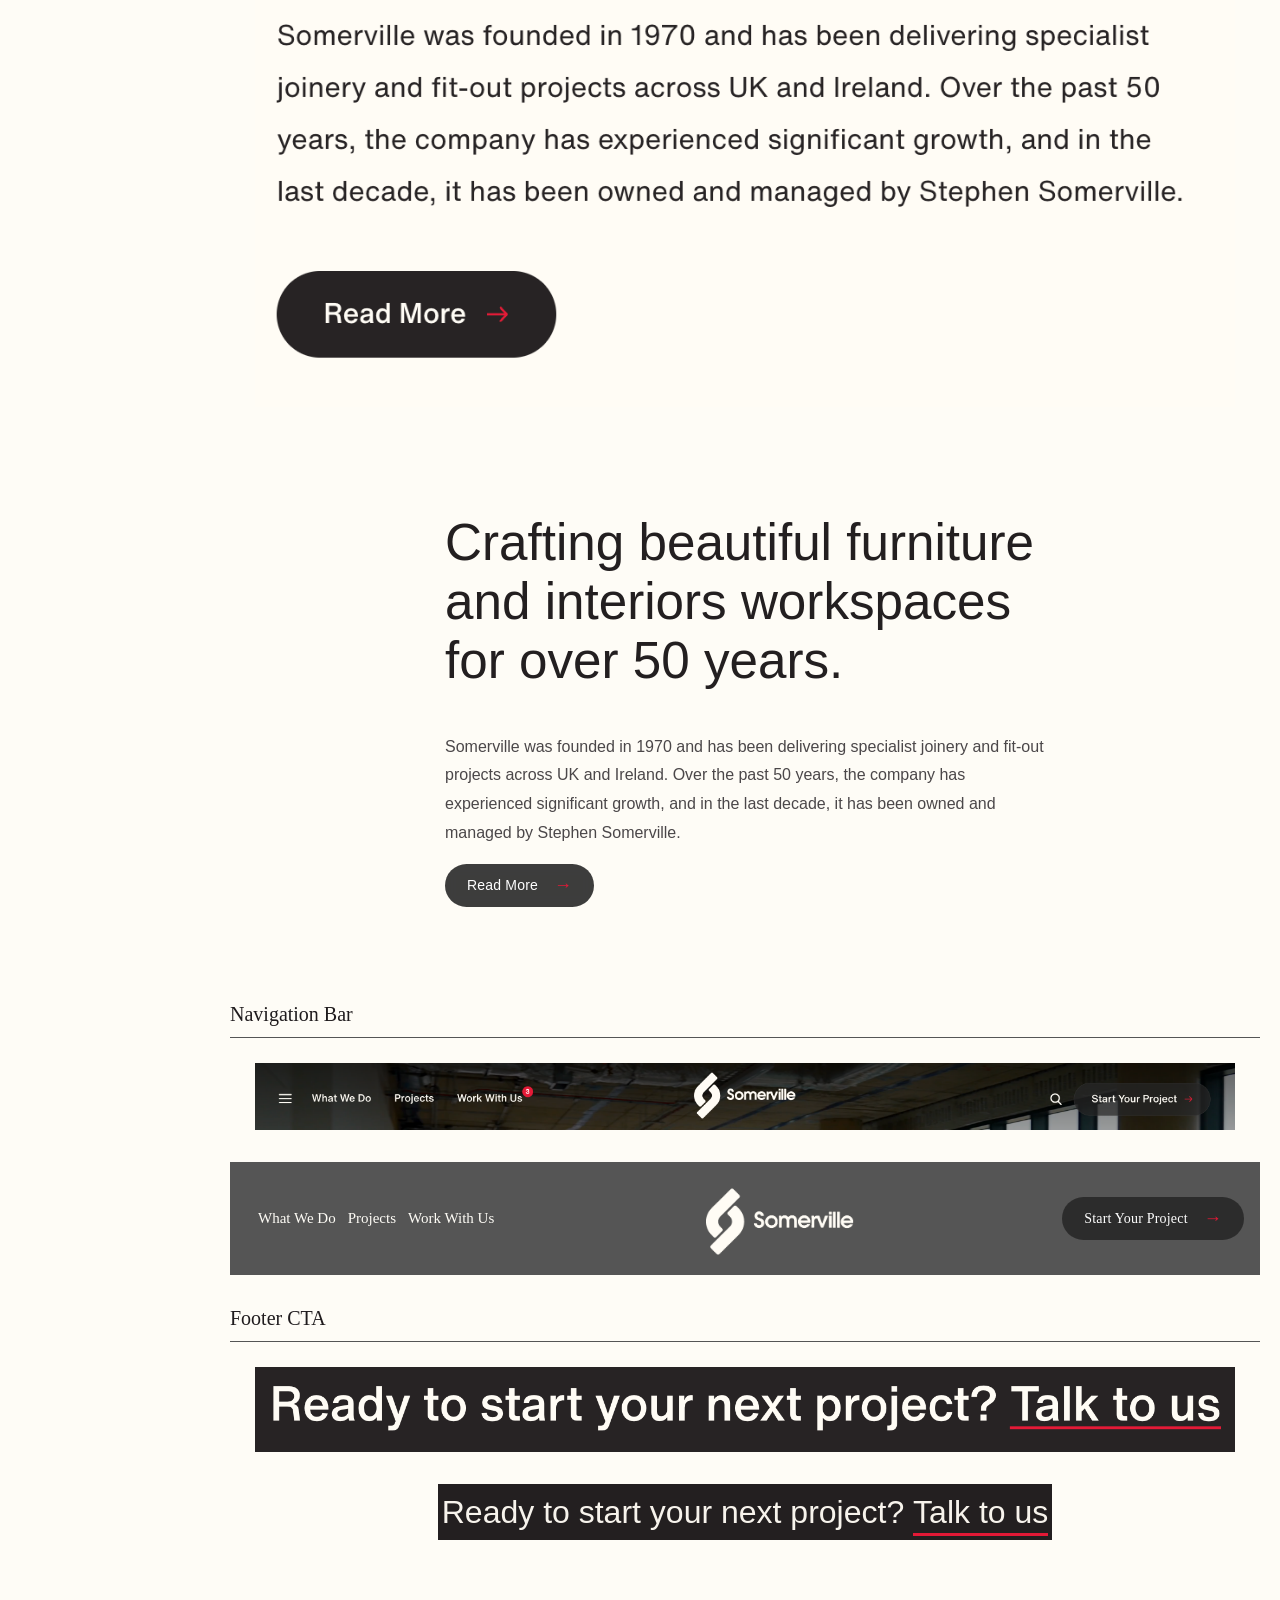
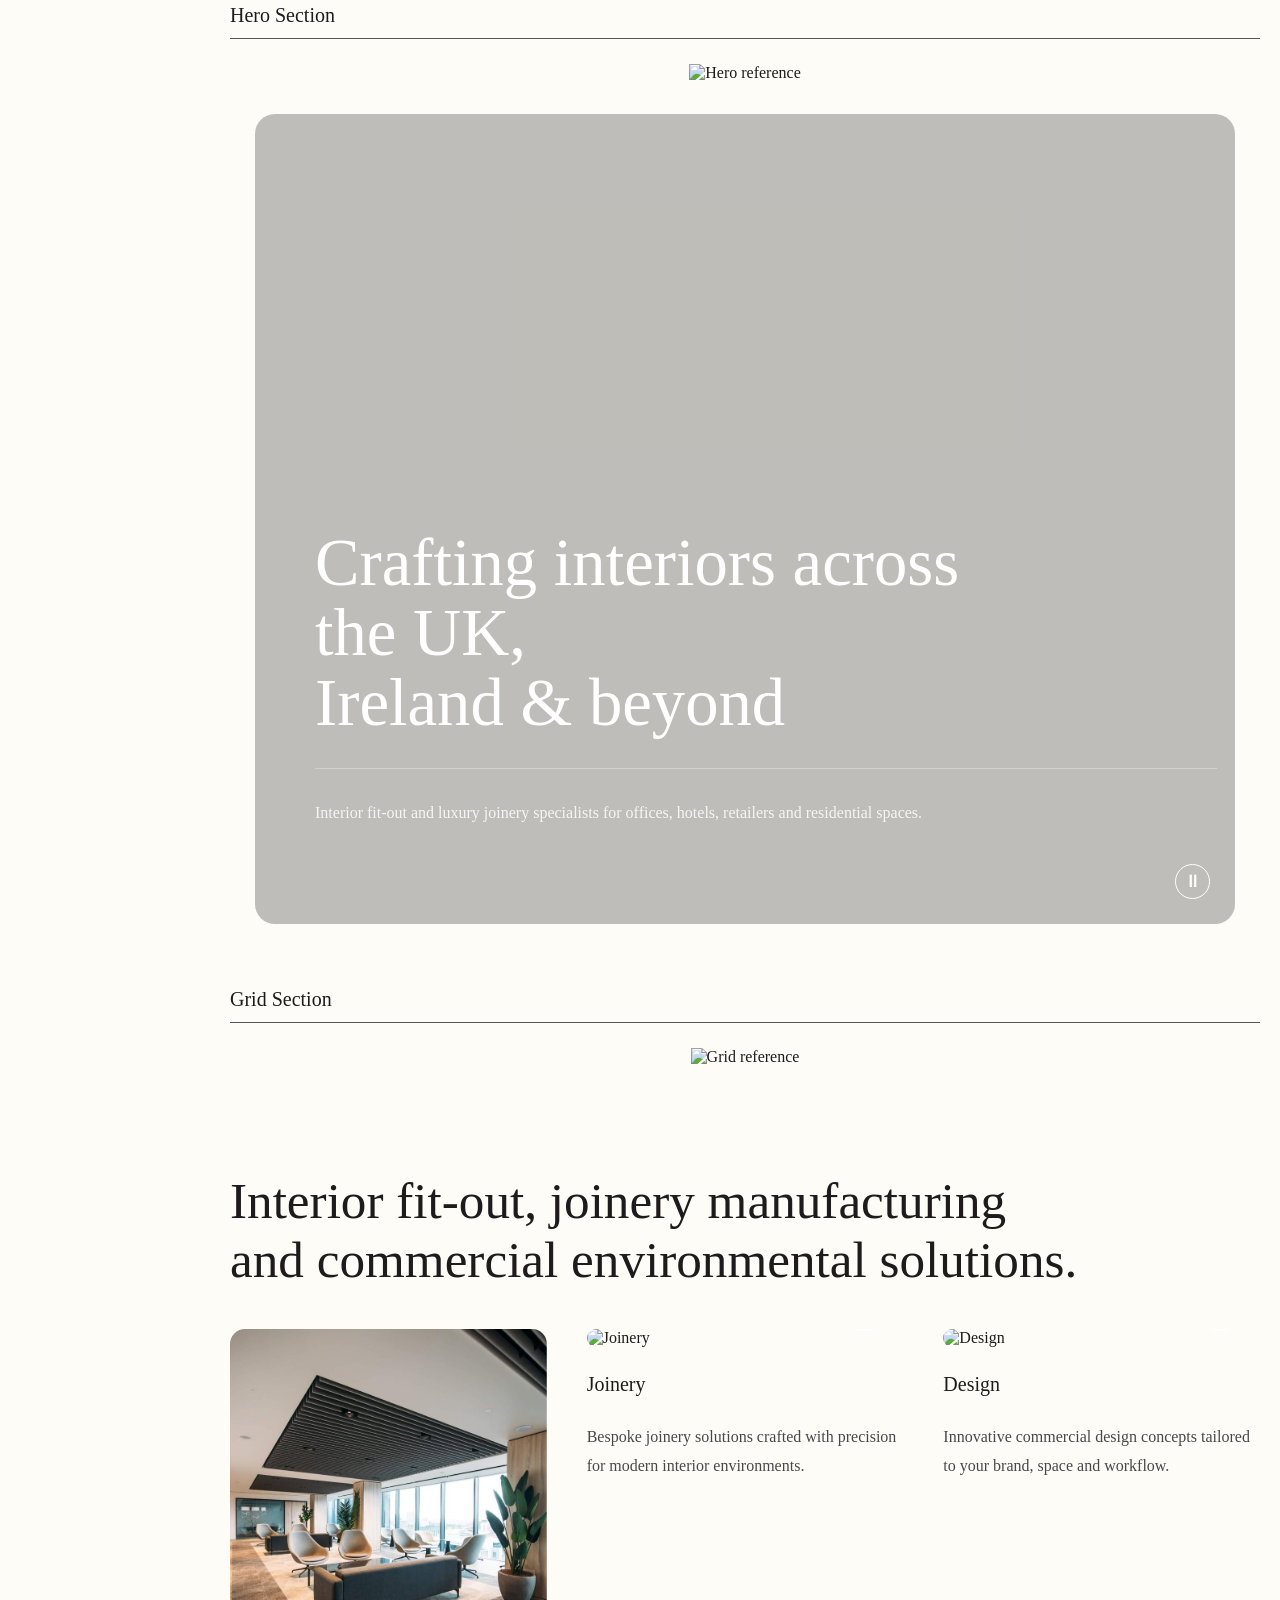
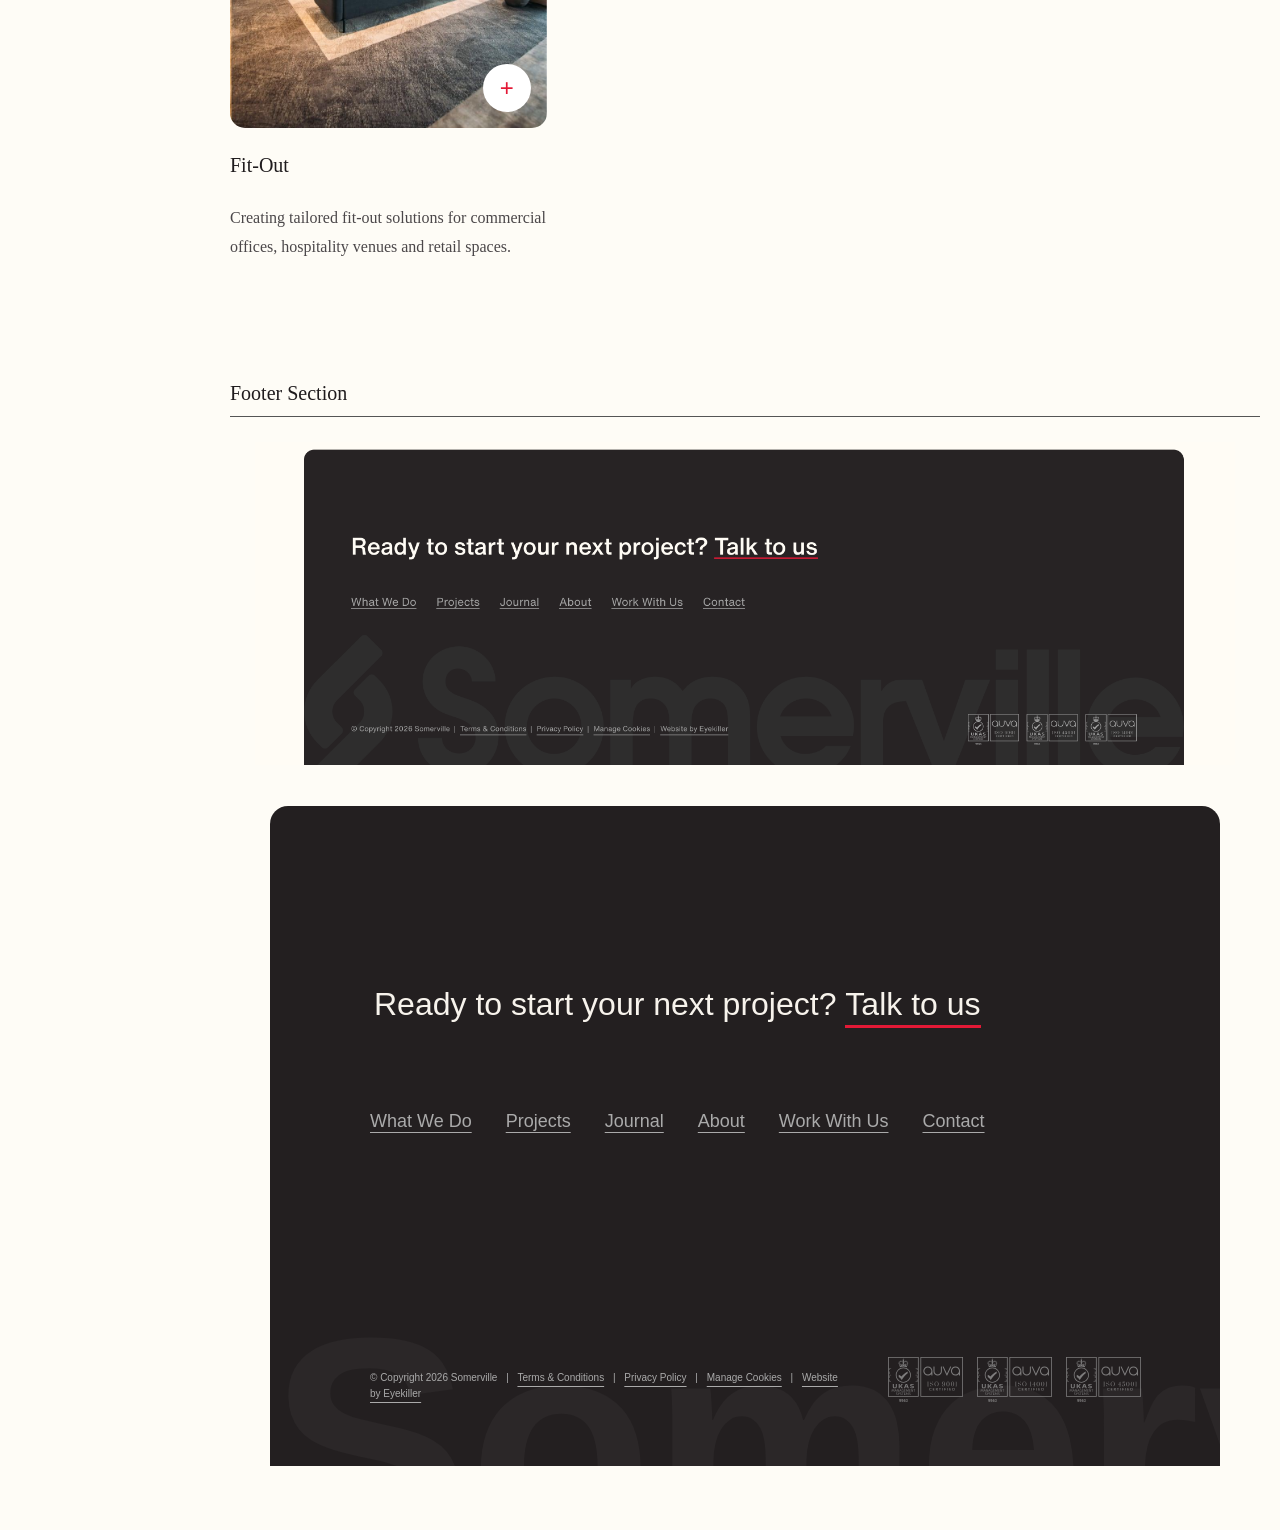
==== commit f36690f0: "Components Update" ====
--- a/components/index.html
+++ b/components/index.html
@@ -12,7 +12,7 @@
 
 <aside class="side-nav">
   <a href="#organisms">Organisms</a>
-    <p class="sub-nav">Hero Section</p> <p class="sub-nav">Footer Section</p> <p class="sub-nav">Grid Section</p>
+    <p class="sub-nav">Hero Section</p> <p class="sub-nav">Grid Section</p> <p class="sub-nav">Footer Section</p>
   <a href="#molecules">Molecules</a>
   <a href="#atoms">Atoms</a> <p class="sub-nav">Typography Default</p> <p class="sub-nav">Body Paragraph</p> <p class="sub-nav">Buttons</p> 
 </aside>
@@ -130,7 +130,6 @@
 
 
 
-
     <!-- Services Card -->
     <section class="demo-section" id="molecules">
       <h3 class="section-title">Services Card</h3>
@@ -163,9 +162,45 @@
           </div>
         </div>
       </article>
-    </section>
-
-    
+      </section>
+
+
+    <!-- Type Lock Up -->  
+
+    <section class="demo-section ">
+        <h3 class="section-title">Text Lockup</h3>
+        <div class="divider"></div>
+
+      <article class="component type-component">
+          <div class="navbar-demo">
+            <div class="reference-image">
+              <img
+                src="img/type-lockup.png"
+                srcset="img/type-lockup.png 2x"
+                alt="Type Lockup Reference"
+              />
+            </div>
+          </div>  
+
+  <section class="type-lockup">
+  <h2>
+    Crafting beautiful furniture and interiors workspaces for over 50 years.
+  </h2>
+
+  <p>
+    Somerville was founded in 1970 and has been delivering specialist joinery
+    and fit-out projects across UK and Ireland. Over the past 50 years, the
+    company has experienced significant growth, and in the last decade, it has
+    been owned and managed by Stephen Somerville.
+  </p>
+
+  <a href="#" class="btn btn-dark">
+    Read More <span class="arrow">→</span>
+  </a>
+  </section>
+  </article>  
+
+</section>
 
     <!-- Navigation Bar -->
 
@@ -252,7 +287,6 @@
 
         <section class="hero">
          
-         
            <video autoplay loop muted playsinline>
             <source
               src="https://somervilles.s3-assets.com/Somerville-Hero-Homepage.mp4"
@@ -280,6 +314,75 @@
       </article>
 
     </section>
+
+<!-- Grid Section-->
+
+  <section class="demo-section">
+      <h3 class="section-title">Grid Section</h3>
+      <div class="divider"></div>
+
+      <article class="component">
+        <div class="reference-image">
+          <img
+            src="img/section_services.png"
+            srcset="img/section_services.png"
+            alt="Grid reference"
+          />
+        </div>   
+      </article>  
+
+ <h2 class="grid-section">Interior fit-out, joinery manufacturing<br>and commercial environmental solutions. </h2>
+
+  <section class="services-grid">
+
+  <article class="service-card">
+    <div class="services-card-image">
+      <img src="../img/fit-out-service-block-img.jpg" alt="Fit-Out">
+      <button class="plus-btn">+</button>
+    </div>
+
+
+    <div class="card-text">
+      <h4>Fit-Out</h4>
+      <p>
+        Creating tailored fit-out solutions for commercial offices,
+        hospitality venues and retail spaces.
+      </p>
+    </div>
+  </article>
+
+  <article class="service-card">
+    <div class="services-card-image">
+      <img src="img/fit-out-service-block-img.jpg" alt="Joinery">
+      <button class="plus-btn">+</button>
+    </div>
+
+    <div class="card-text">
+      <h4>Joinery</h4>
+      <p>
+        Bespoke joinery solutions crafted with precision for modern
+        interior environments.
+      </p>
+    </div>
+  </article>
+
+  <article class="service-card">
+    <div class="services-card-image">
+      <img src="img/fit-out-service-block-img.jpg" alt="Design">
+      <button class="plus-btn">+</button>
+    </div>
+
+    <div class="card-text">
+      <h4>Design</h4>
+      <p>
+        Innovative commercial design concepts tailored to your brand,
+        space and workflow.
+      </p>
+    </div>
+  </article>
+</section>
+
+</section>
 
 <!-- Footer -->
 
@@ -337,10 +440,9 @@
       </p>
 
       <div class="footer-badges">
-        <img src="img/badge-1.png" alt="UKAS Management Systems badge" />
-        <img src="img/badge-2.png" alt="AUVA ISO certified badge" />
-        <img src="img/badge-1.png" alt="UKAS Management Systems badge" />
-        <img src="img/badge-2.png" alt="AUVA ISO certified badge" />
+        <img src="../img/badge-1.svg" alt="UKAS Management Systems badge" />
+        <img src="../img/badge-2.svg" alt="AUVA ISO certified badge" />
+        <img src="../img/badge-3.svg" alt="UKAS Management Systems badge" />
       </div>
     </div>
 
--- a/css/main.css
+++ b/css/main.css
@@ -61,7 +61,8 @@
   display: flex;
   flex-wrap: wrap;
   gap: 32px;
-  align-items: flex-start;
+  margin:25px;
+  align-items:center;
   justify-content: center;
 }
 
@@ -72,8 +73,8 @@
 
 .reference-image img {
   width: 100%;
-  max-width: px;
   height: auto;
+  justify-self: center;
 }
 
 
@@ -402,7 +403,7 @@
   justify-content: center;
 }
 
-@media screen and (max-width: 600px) {
+@media screen and (max-width: 1000px) {
   .nav-center {
     display: none;
   }
@@ -503,7 +504,7 @@
 }
 
 .footer-nav a {
-  font-size: 22px;
+  font-size: 18px;
 }
 
 .footer-nav a:hover,
@@ -545,10 +546,14 @@
   gap: 40px;
 }
 
+.footer-bottom a {
+  font-size: 10px;
+}
+
 .footer-bottom p {
   margin: 0;
   color: #aaa;
-  font-size: 14px;
+  font-size: 10px;
   line-height: 1.6;
 }
 
@@ -563,7 +568,7 @@
 }
 
 .footer-badges img {
-  width: 58px;
+  width: 75px;
   height: auto;
   opacity: 0.7;
 }
@@ -690,4 +695,33 @@
 
 .demo-section {
   scroll-margin-top: 32px;
+}
+
+.grid-section {
+  gap: 40px;
+  max-width: 1300px;
+  margin: 0 auto;
+  padding-top: 5rem;
+}
+
+
+.services-grid {
+  display: grid;
+  grid-template-columns: repeat(3, 1fr);
+  gap: 40px;
+  max-width: 1300px;
+  margin: 0 auto;
+  padding: 40px 0;
+}
+
+.service-card {
+  width: 100%;
+}
+
+
+.type-lockup {
+  max-width: 600px;
+  font-family: "Helvetica Neue", Arial, sans-serif;
+  color: #231f20;
+  margin: 2rem;
 }
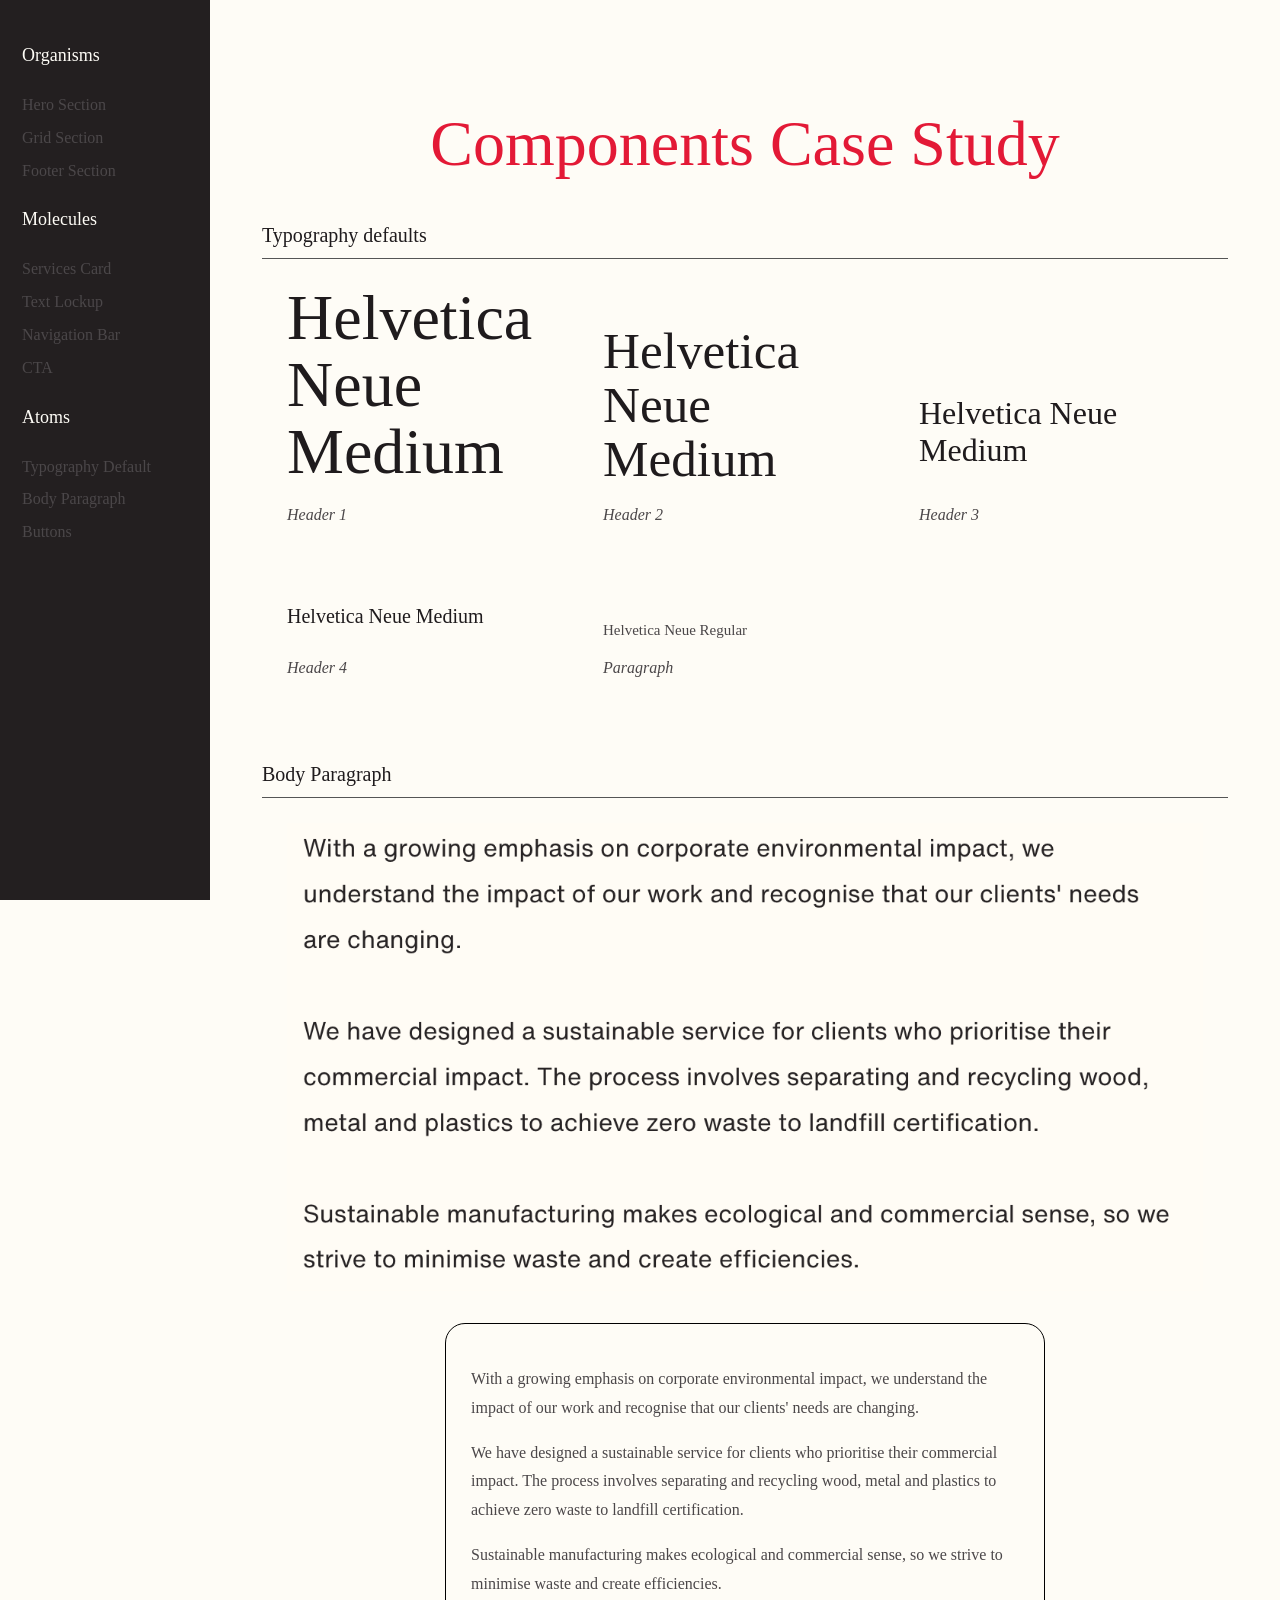
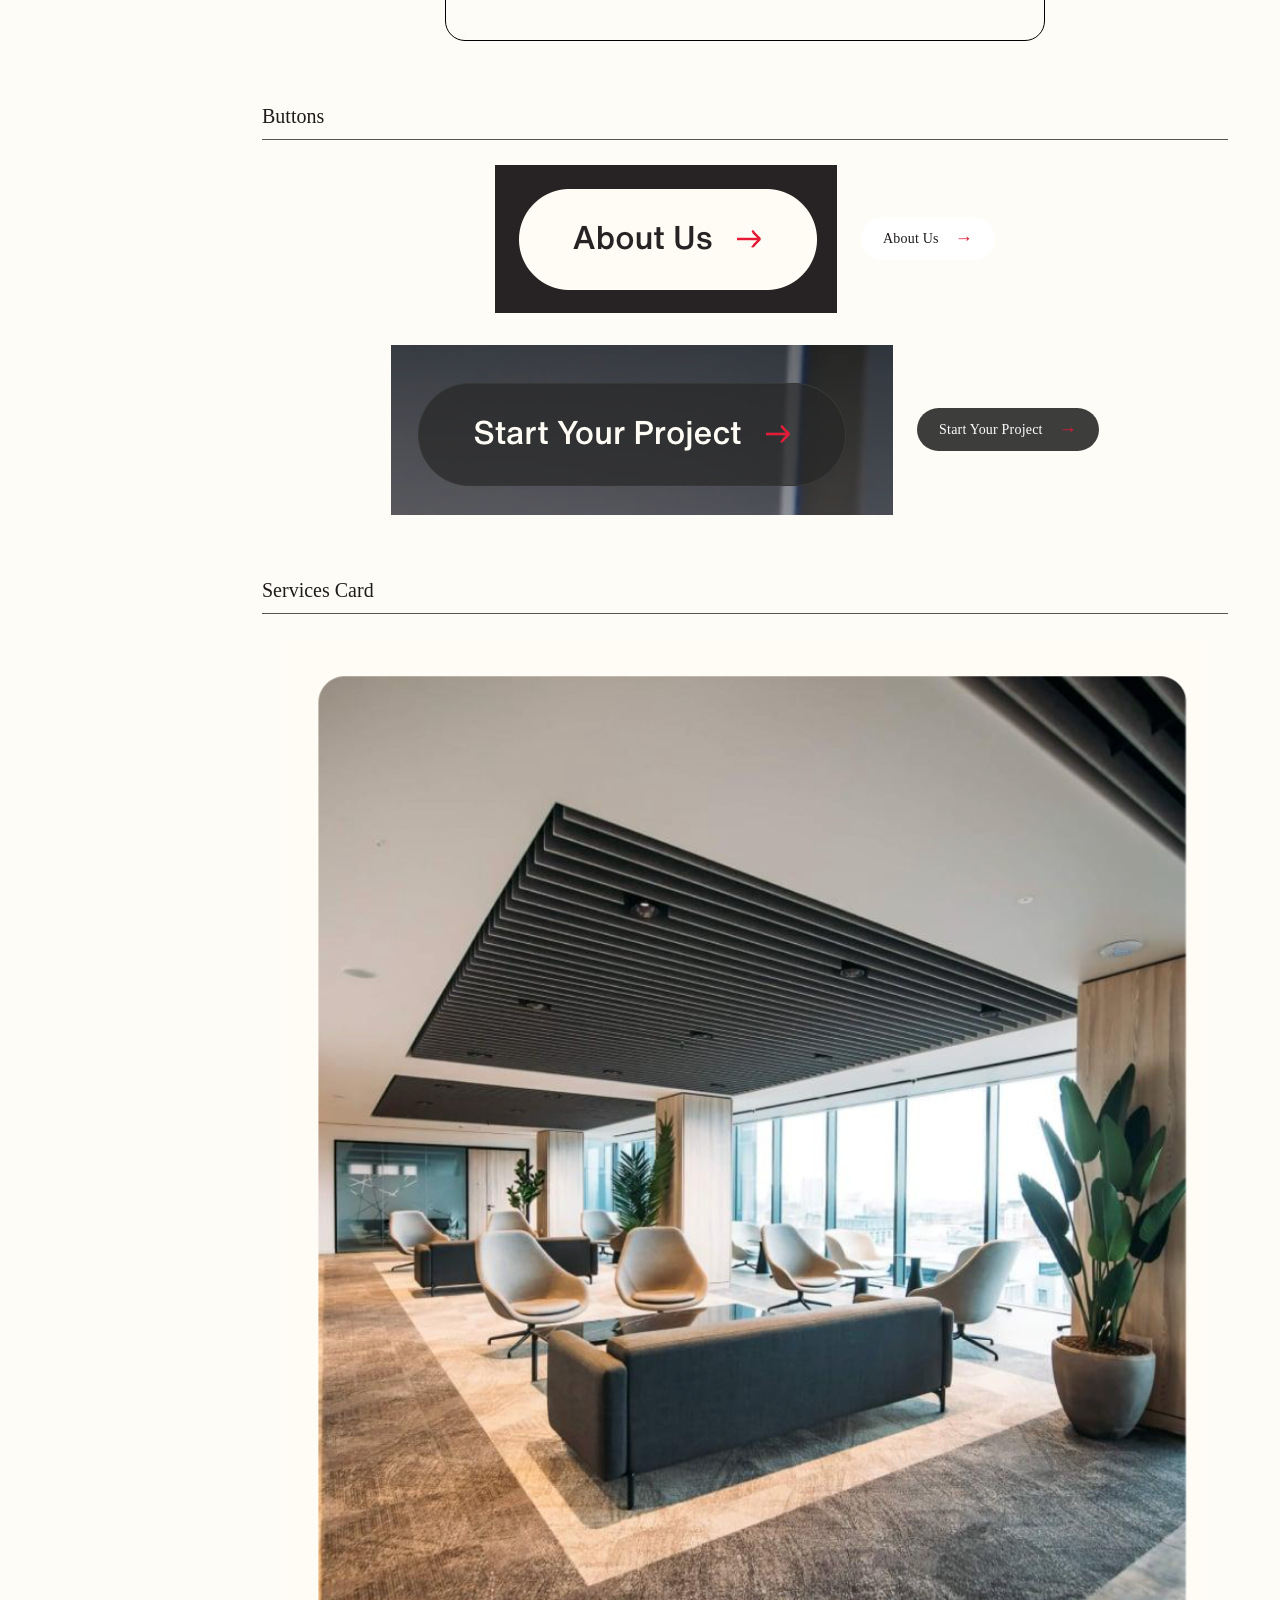
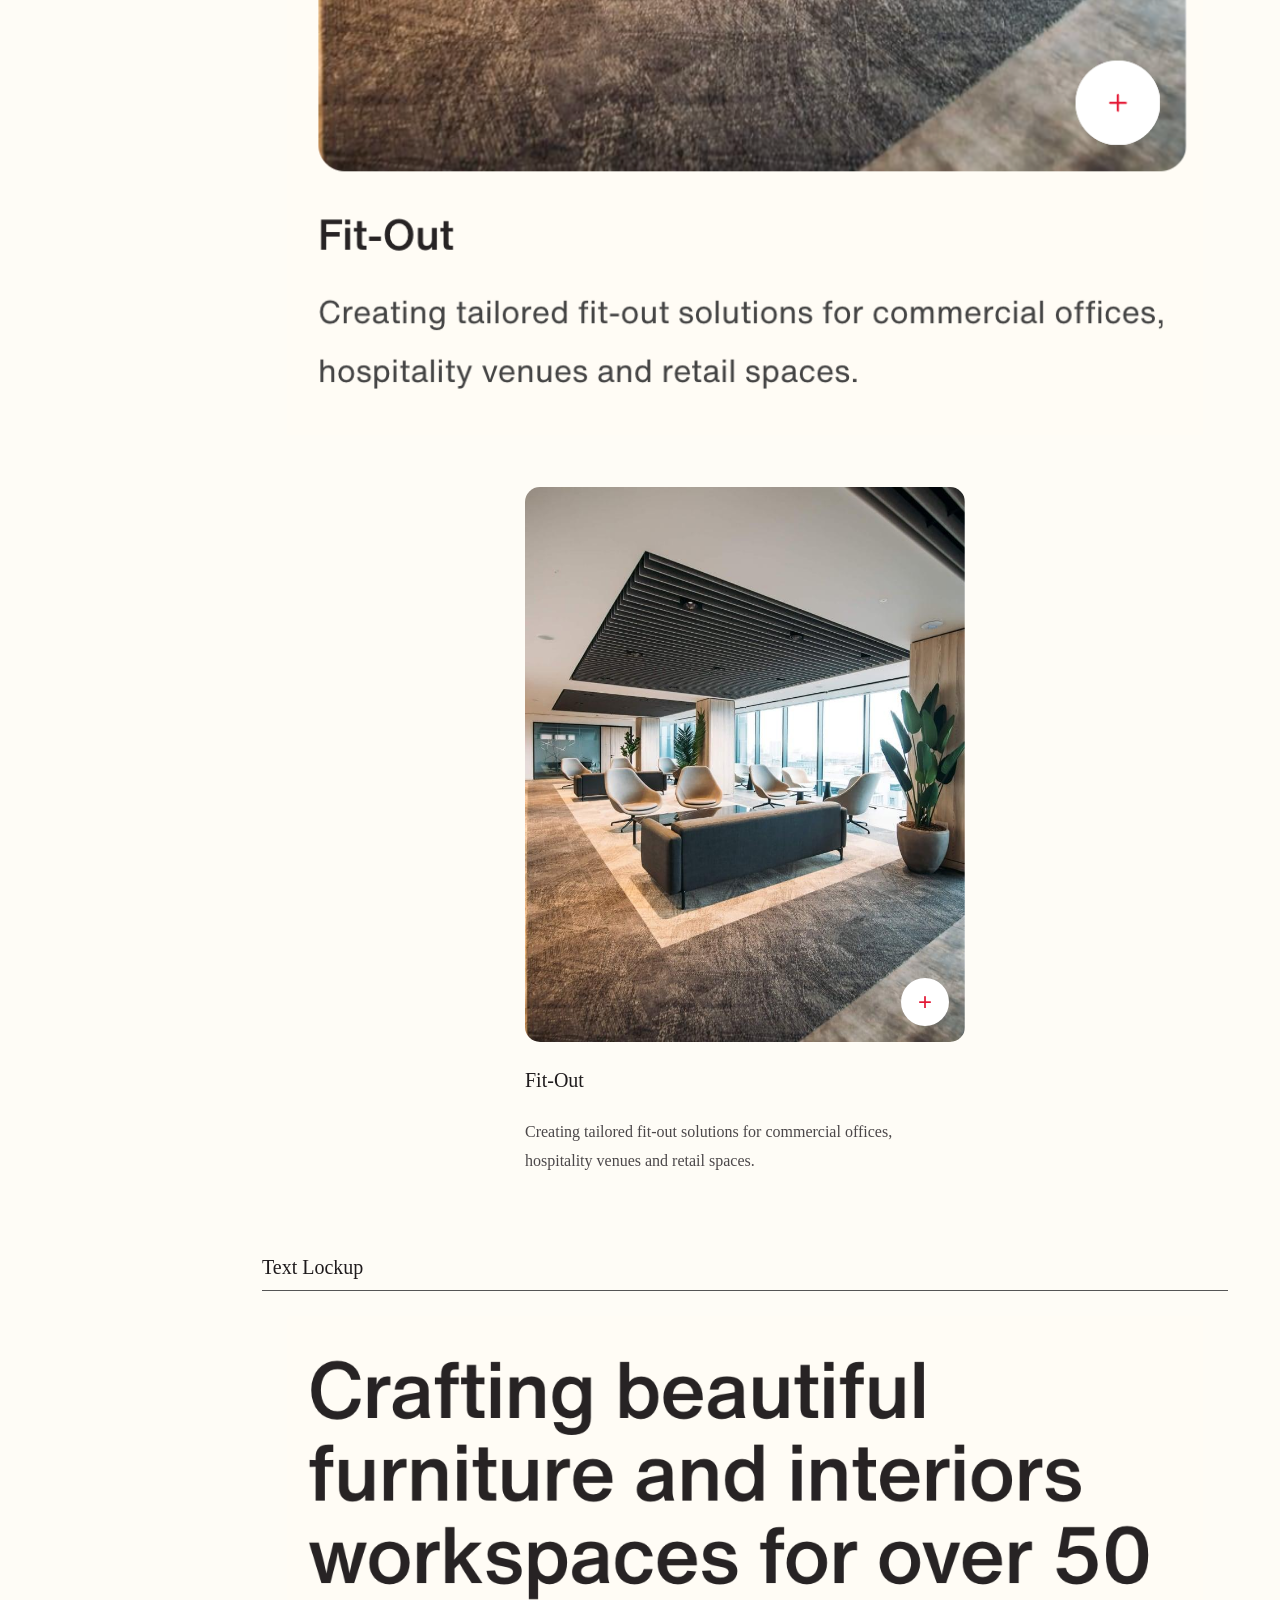
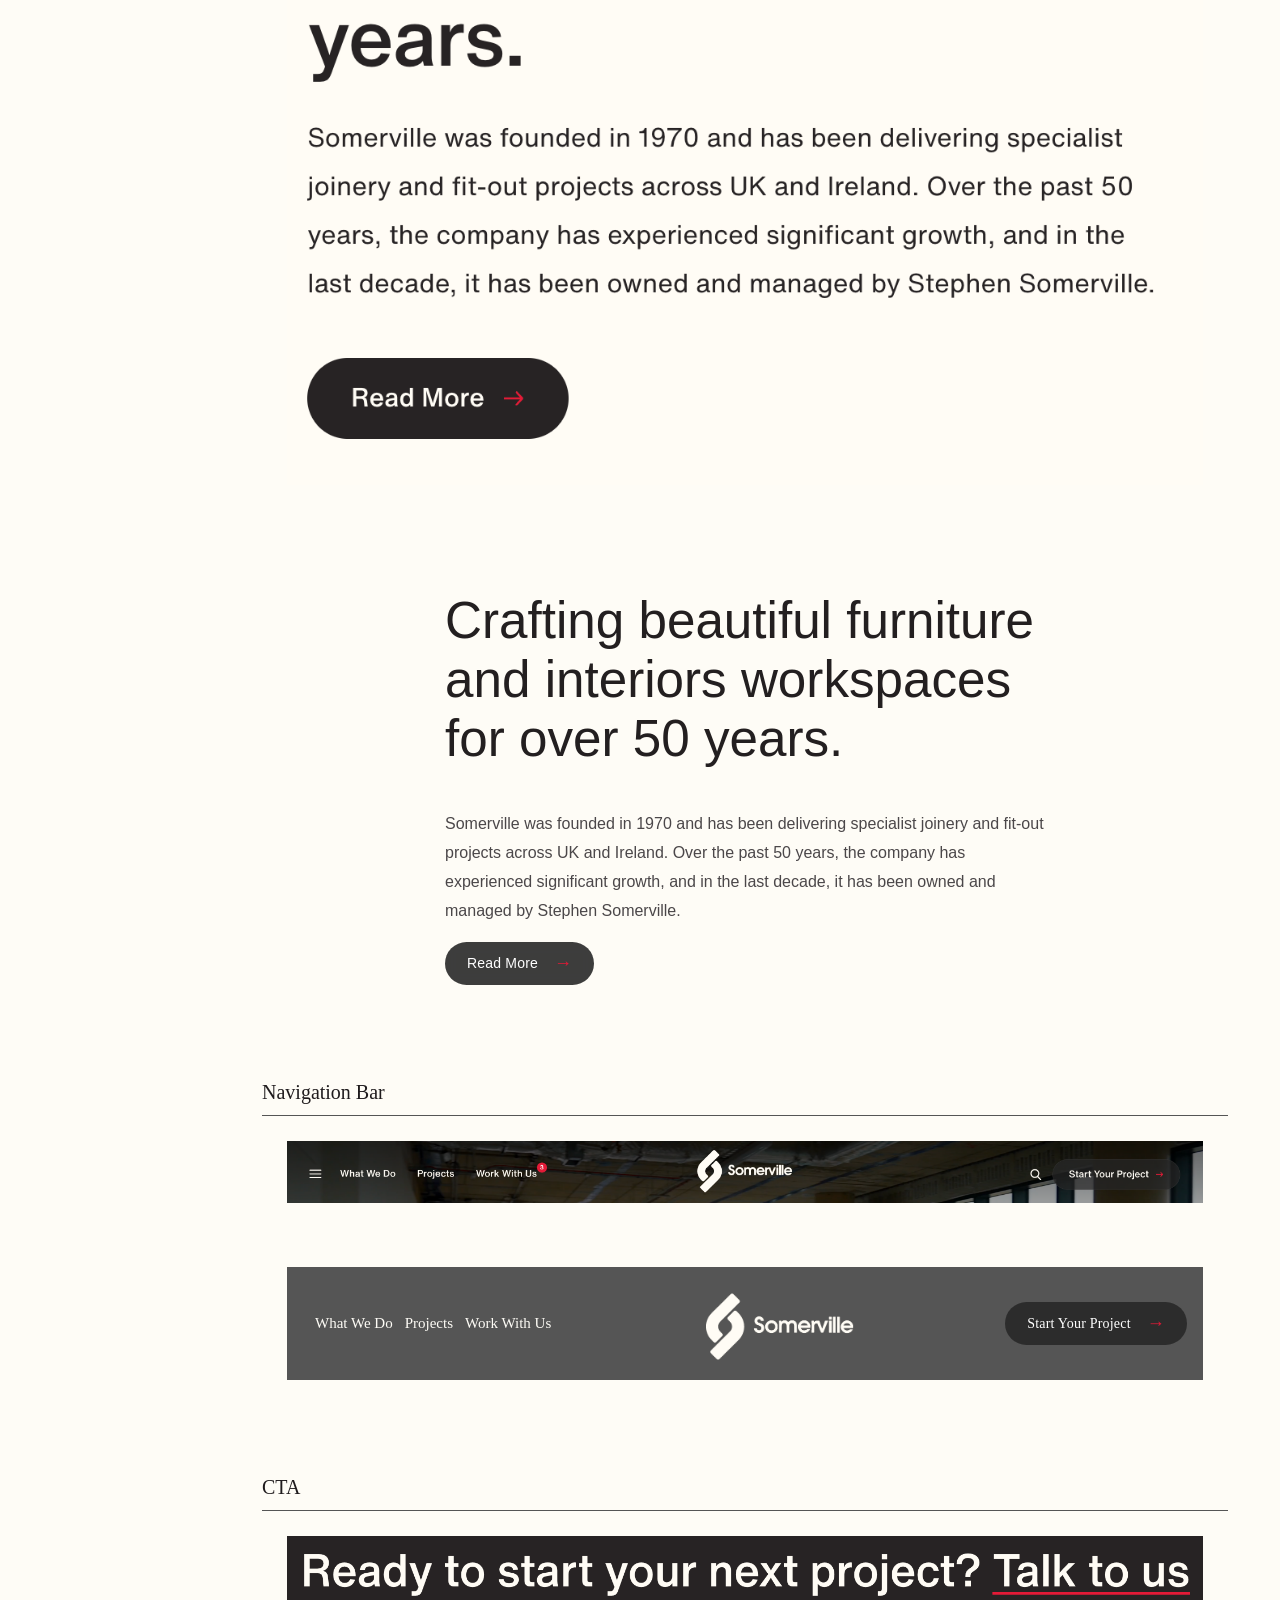
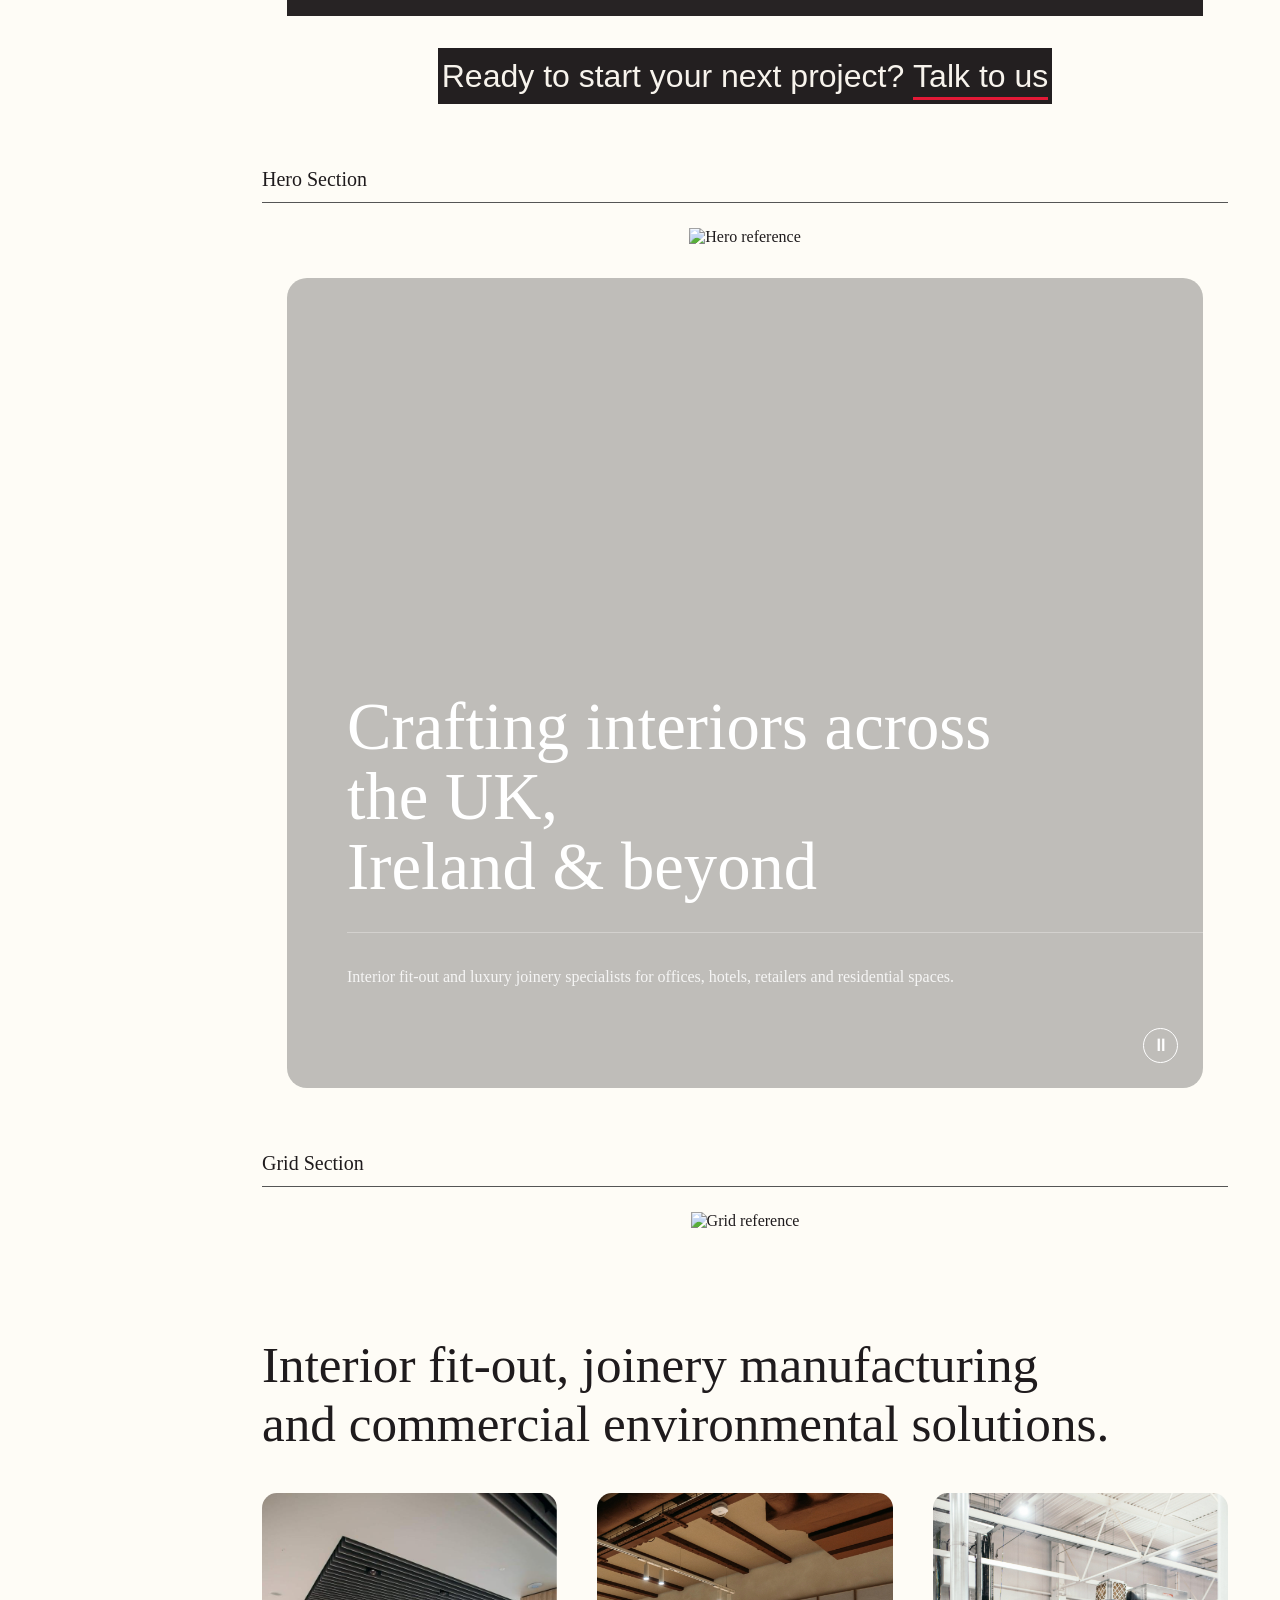
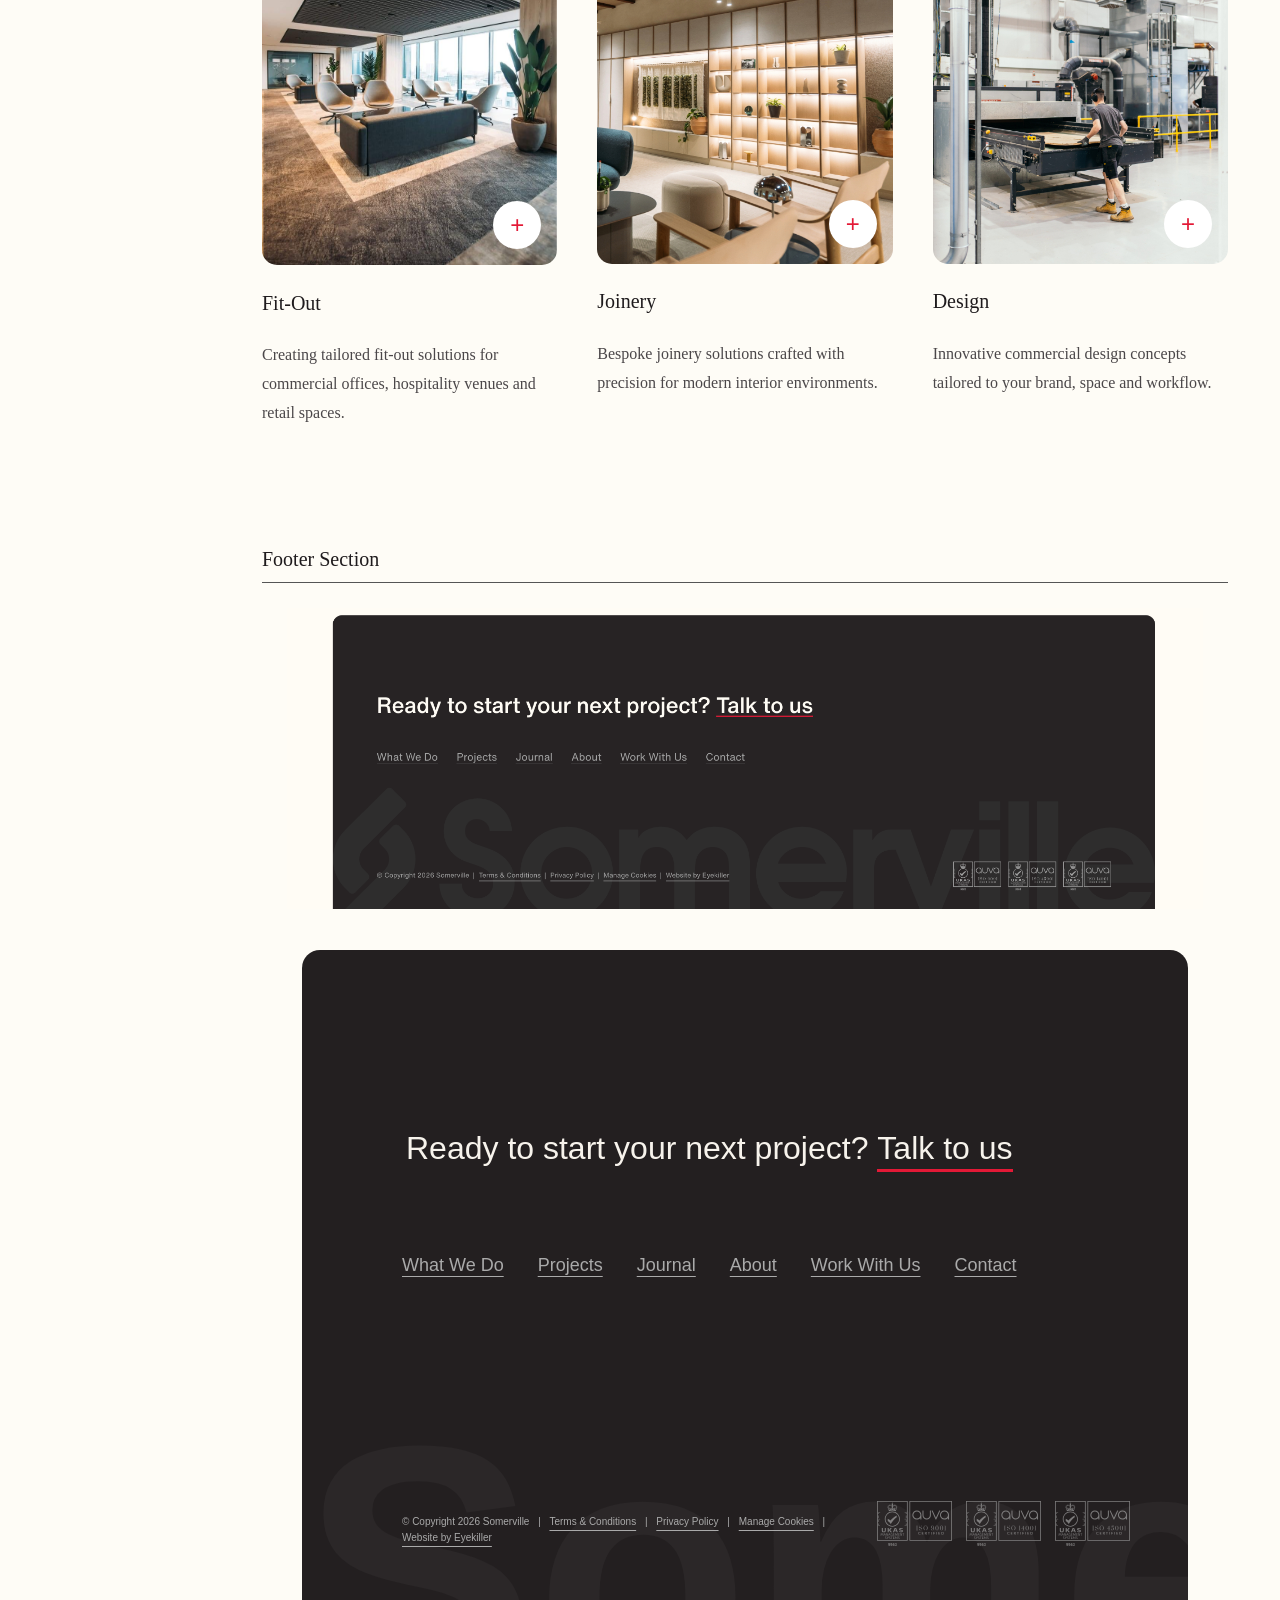
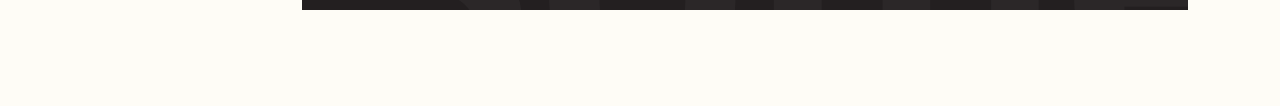
==== commit 7d754466: "Components Update" ====
--- a/components/index.html
+++ b/components/index.html
@@ -14,10 +14,14 @@
   <a href="#organisms">Organisms</a>
     <p class="sub-nav">Hero Section</p> <p class="sub-nav">Grid Section</p> <p class="sub-nav">Footer Section</p>
   <a href="#molecules">Molecules</a>
-  <a href="#atoms">Atoms</a> <p class="sub-nav">Typography Default</p> <p class="sub-nav">Body Paragraph</p> <p class="sub-nav">Buttons</p> 
+    <p class="sub-nav">Services Card</p> <p class="sub-nav">Text Lockup</p> <p class="sub-nav">Navigation Bar</p><p class="sub-nav">CTA</p>
+  <a href="#atoms">Atoms</a> 
+    <p class="sub-nav">Typography Default</p> <p class="sub-nav">Body Paragraph</p> <p class="sub-nav">Buttons</p> 
 </aside>
 
   <main class="page">
+
+    <h1 class="site-header">Components Case Study</h1>
 
     <!-- Typography -->
     <section class="demo-section" id="atoms">
@@ -129,8 +133,8 @@
     </section>
 
 
-
     <!-- Services Card -->
+
     <section class="demo-section" id="molecules">
       <h3 class="section-title">Services Card</h3>
       <div class="divider"></div>
@@ -218,8 +222,6 @@
               />
             </div>
           </div>  
-      </article>  
-    </section>  
 
   <header class="hero-nav">
     <div class="nav-left">
@@ -230,7 +232,7 @@
     </div>
 
     <div class="nav-center">
-        <img src="../img/site-logo.png">
+        <img src="../img/site-logo.png" alt="Somerville Logo">
     </div>
 
     <div class="nav-right">
@@ -240,10 +242,13 @@
       </a>
     </div>
   </header>
-
+   </article>  
+  </section>  
+
+<!-- CTA -->
   
 <section class="demo-section">
-    <h3 class="section-title">Footer CTA</h3>
+    <h3 class="section-title">CTA</h3>
     <div class="divider"></div>
 
   <article class="component navbar-component">
@@ -318,7 +323,7 @@
 <!-- Grid Section-->
 
   <section class="demo-section">
-      <h3 class="section-title">Grid Section</h3>
+      <h2 class="section-title">Grid Section</h2>
       <div class="divider"></div>
 
       <article class="component">
@@ -353,7 +358,7 @@
 
   <article class="service-card">
     <div class="services-card-image">
-      <img src="img/fit-out-service-block-img.jpg" alt="Joinery">
+      <img src="../img/Joinery-manufacturing-services-block-image.jpg" alt="Joinery">
       <button class="plus-btn">+</button>
     </div>
 
@@ -368,7 +373,7 @@
 
   <article class="service-card">
     <div class="services-card-image">
-      <img src="img/fit-out-service-block-img.jpg" alt="Design">
+      <img src="../img/Commercial-Environmental-Solutions-home-page-image3.jpg" alt="Design">
       <button class="plus-btn">+</button>
     </div>
 
--- a/css/main.css
+++ b/css/main.css
@@ -19,7 +19,7 @@
 }
 
 body {
-  margin: 0;
+  margin:2rem;
   font-family: var(--font-sans);
   background-color: var(--bg);
   color: var(--text);
@@ -77,6 +77,12 @@
   justify-self: center;
 }
 
+.site-header {
+  margin:0 50px 20 0;
+  text-align: center;
+  color: #e31936;
+  font-weight: 300;
+}
 
 /* Typography */
 
@@ -527,10 +533,11 @@
 
 
 .footer-word {
-  font-size: 300px;
+  font-size: 350px;
   line-height: 0.75;
   font-weight: 800;
-  letter-spacing: -1px;
+  letter-spacing: 0px;
+  text-align: center;
 }
 
 .footer-bottom {
@@ -630,6 +637,7 @@
   .footer-word {
     font-size: 100px;
     letter-spacing: -5px;
+    text-align: center;
   }
 
   .footer-symbol {
